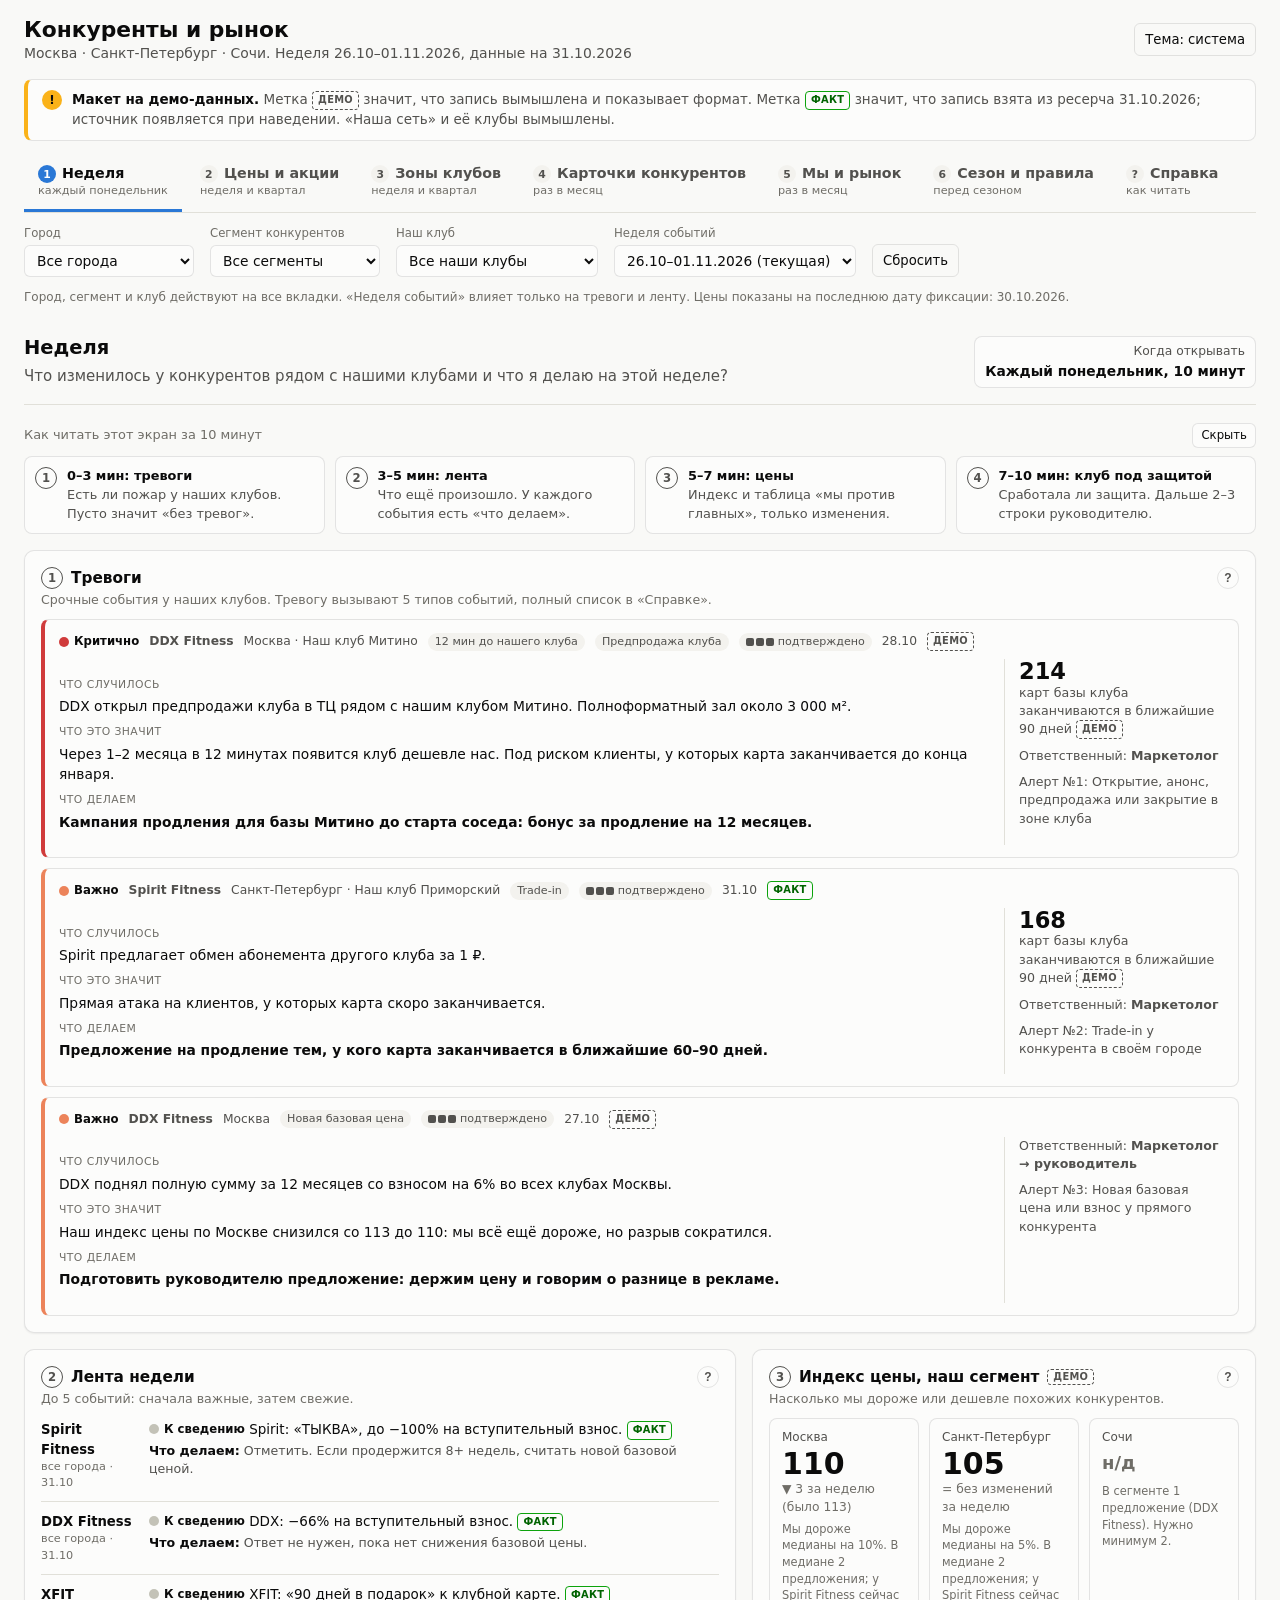
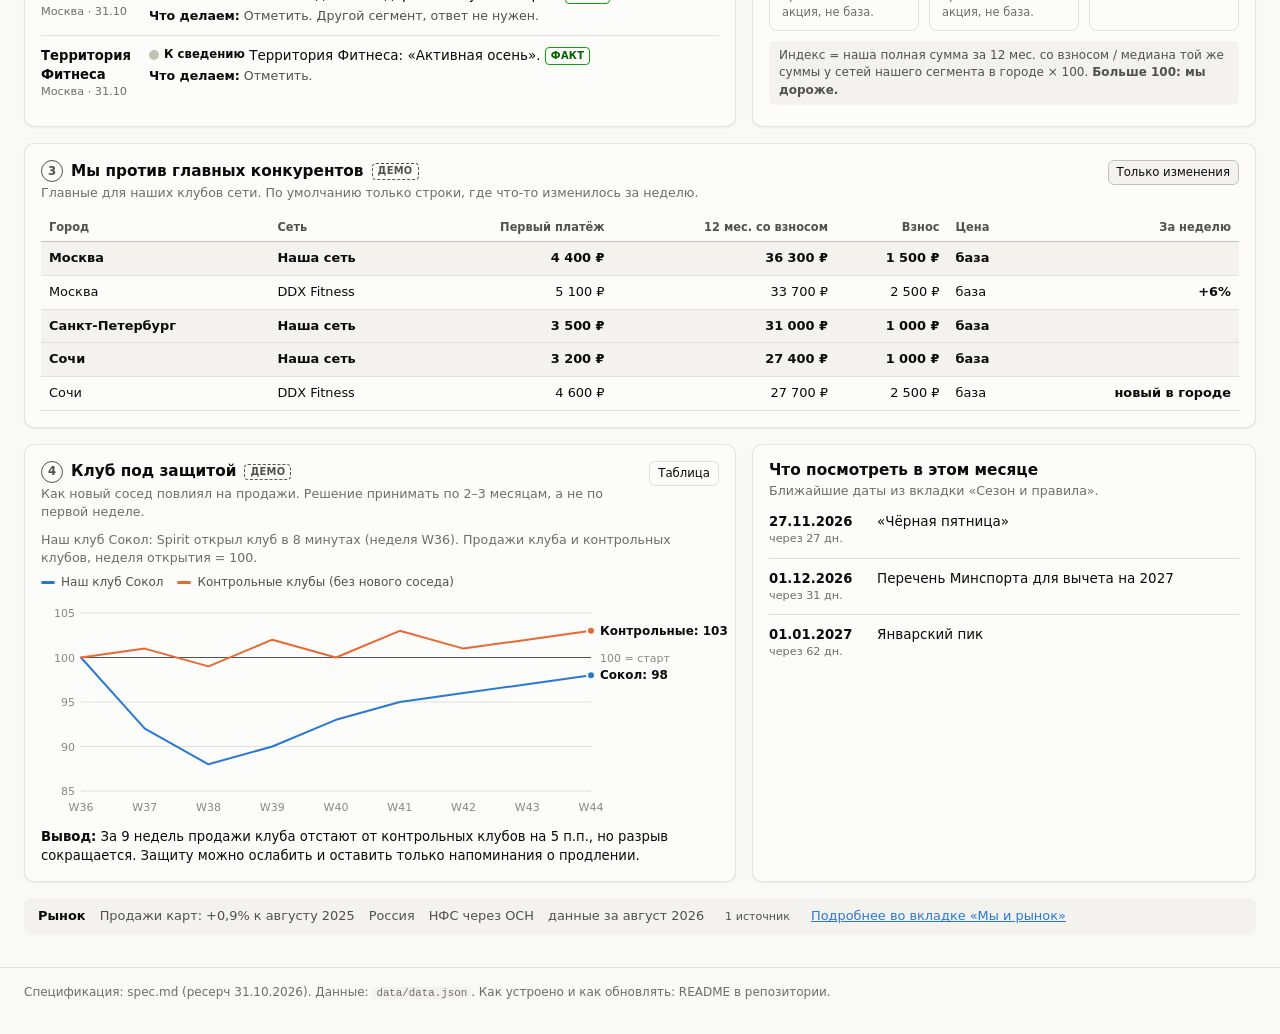
==== index.html @ e5148c12 "Дашборд «Конкуренты и рынок»: макет на демо-данных Шесть вкладок по spec.md (Неделя, Цены и акции, З" ====
<!DOCTYPE html>
<html lang="ru">
<head>
  <meta charset="utf-8">
  <meta name="viewport" content="width=device-width, initial-scale=1">
  <meta name="robots" content="noindex, nofollow">
  <title>Конкуренты и рынок: дашборд маркетолога фитнес-сети</title>
  <link rel="stylesheet" href="assets/styles.css">
</head>
<body>
  <a class="skip" href="#main">К содержанию</a>

  <header class="top">
    <div class="top__title">
      <h1>Конкуренты и рынок</h1>
      <p class="top__sub" id="topSub">Москва · Санкт-Петербург · Сочи</p>
    </div>
    <div class="top__actions">
      <button class="btn btn--ghost" id="themeBtn" type="button" aria-label="Сменить тему">Тема: система</button>
    </div>
  </header>

  <div class="banner" role="note">
    <span class="banner__icon" aria-hidden="true">!</span>
    <p><b>Макет на демо-данных.</b> Метка <span class="badge badge--demo">ДЕМО</span> значит, что запись вымышлена и показывает формат. Метка <span class="badge badge--fact">ФАКТ</span> значит, что запись взята из ресерча 31.10.2026; источник появляется при наведении. «Наша сеть» и её клубы вымышлены.</p>
  </div>

  <nav class="tabs" aria-label="Разделы дашборда">
    <ul id="tabs"></ul>
  </nav>

  <section class="filters" aria-label="Фильтры">
    <label>Город
      <select id="fCity"></select>
    </label>
    <label>Сегмент конкурентов
      <select id="fSegment"></select>
    </label>
    <label>Наш клуб
      <select id="fClub"></select>
    </label>
    <label>Неделя событий
      <select id="fWeek"></select>
    </label>
    <button class="btn btn--ghost" id="fReset" type="button">Сбросить</button>
    <p class="filters__hint" id="filterHint"></p>
  </section>

  <main id="main" tabindex="-1"></main>

  <footer class="foot">
    <p>Спецификация: spec.md (ресерч 31.10.2026). Данные: <code>data/data.json</code>. Как устроено и как обновлять: README в репозитории.</p>
  </footer>

  <div class="tip" id="tip" role="tooltip" hidden></div>
  <script src="assets/app.js"></script>
</body>
</html>
---- assets/styles.css ----
/* Цвета: проверенная палитра dataviz (слоты 1-3 проходят проверку на дальтонизм в обеих темах). */
:root {
  color-scheme: light;
  --page: #f9f9f7;
  --surface: #fcfcfb;
  --surface-2: #f3f2ee;
  --ink: #0b0b0b;
  --ink-2: #52514e;
  --muted: #6f6d67;
  --axis-text: #898781;
  --grid: #e1e0d9;
  --axis: #c3c2b7;
  --border: rgba(11, 11, 11, 0.10);
  --s1: #2a78d6;
  --s2: #eb6834;
  --s3: #1baf7a;
  --other: #b3b1a8;
  --good: #0ca30c;
  --warning: #fab219;
  --serious: #ec835a;
  --critical: #d03b3b;
  --good-text: #006300;
  --bad-text: #b02a2a;
  --focus: #2a78d6;
  --shadow: 0 1px 2px rgba(11, 11, 11, 0.06);
}
@media (prefers-color-scheme: dark) {
  :root:where(:not([data-theme="light"])) {
    color-scheme: dark;
    --page: #0d0d0d;
    --surface: #1a1a19;
    --surface-2: #232321;
    --ink: #f0efec;
    --ink-2: #c3c2b7;
    --muted: #a3a29b;
    --axis-text: #898781;
    --grid: #2c2c2a;
    --axis: #383835;
    --border: rgba(255, 255, 255, 0.10);
    --s1: #3987e5;
    --s2: #d95926;
    --s3: #199e70;
    --other: #5c5b56;
    --good-text: #0ca30c;
    --bad-text: #e66767;
    --focus: #3987e5;
    --shadow: none;
  }
}
:root[data-theme="dark"] {
  color-scheme: dark;
  --page: #0d0d0d;
  --surface: #1a1a19;
  --surface-2: #232321;
  --ink: #f0efec;
  --ink-2: #c3c2b7;
  --muted: #a3a29b;
  --axis-text: #898781;
  --grid: #2c2c2a;
  --axis: #383835;
  --border: rgba(255, 255, 255, 0.10);
  --s1: #3987e5;
  --s2: #d95926;
  --s3: #199e70;
  --other: #5c5b56;
  --good-text: #0ca30c;
  --bad-text: #e66767;
  --focus: #3987e5;
  --shadow: none;
}

* { box-sizing: border-box; }
html { font-size: 15px; }
body {
  margin: 0;
  font-family: system-ui, -apple-system, "Segoe UI", Roboto, sans-serif;
  background: var(--page);
  color: var(--ink);
  line-height: 1.45;
}
a { color: var(--s1); }
code { font-size: 0.9em; background: var(--surface-2); padding: 0 4px; border-radius: 4px; }
h1, h2, h3, h4 { margin: 0; line-height: 1.25; }
p { margin: 0; }
:focus-visible { outline: 2px solid var(--focus); outline-offset: 2px; }
.skip { position: absolute; left: -9999px; }
.skip:focus { left: 12px; top: 12px; background: var(--surface); padding: 8px; z-index: 10; }

/* Шапка */
.top {
  display: flex; justify-content: space-between; align-items: center; gap: 16px;
  padding: 16px 24px 8px; max-width: 1280px; margin: 0 auto;
}
.top h1 { font-size: 1.45rem; font-weight: 650; }
.top__sub { color: var(--ink-2); font-size: 0.93rem; }

.banner {
  max-width: 1232px; width: calc(100% - 48px); margin: 8px auto 0; padding: 10px 14px;
  display: flex; gap: 10px; align-items: flex-start;
  background: var(--surface); border: 1px solid var(--border); border-left: 4px solid var(--warning);
  border-radius: 8px; font-size: 0.9rem; color: var(--ink-2);
}
.banner b { color: var(--ink); }
.banner__icon {
  flex: none; width: 20px; height: 20px; border-radius: 50%; background: var(--warning); color: #0b0b0b;
  display: grid; place-items: center; font-weight: 700; font-size: 0.8rem;
}

/* Вкладки */
.tabs { max-width: 1280px; margin: 12px auto 0; padding: 0 24px; position: sticky; top: 0; z-index: 5; background: var(--page); }
.tabs ul { list-style: none; margin: 0; padding: 0; display: flex; gap: 4px; overflow-x: auto; border-bottom: 1px solid var(--grid); }
.tabs a {
  display: block; padding: 10px 14px 9px; text-decoration: none; color: var(--ink-2);
  border-bottom: 3px solid transparent; white-space: nowrap; font-weight: 550; font-size: 0.95rem;
}
.tabs a small { display: block; font-weight: 400; color: var(--muted); font-size: 0.75rem; }
.tabs a:hover { color: var(--ink); background: var(--surface-2); border-radius: 6px 6px 0 0; }
.tabs a[aria-current="page"] { color: var(--ink); border-bottom-color: var(--s1); }
.tabs .num {
  display: inline-grid; place-items: center; width: 18px; height: 18px; border-radius: 50%;
  background: var(--surface-2); color: var(--ink-2); font-size: 0.72rem; margin-right: 6px;
}
.tabs a[aria-current="page"] .num { background: var(--s1); color: #fff; }

/* Фильтры: один ряд над всем содержимым */
.filters {
  max-width: 1280px; margin: 0 auto; padding: 12px 24px; display: flex; flex-wrap: wrap; gap: 12px 16px; align-items: flex-end;
}
.filters label { display: flex; flex-direction: column; gap: 3px; font-size: 0.78rem; color: var(--muted); }
.filters select {
  font: inherit; font-size: 0.92rem; color: var(--ink); background: var(--surface);
  border: 1px solid var(--border); border-radius: 6px; padding: 6px 8px; min-width: 170px;
}
.filters__hint { flex-basis: 100%; font-size: 0.8rem; color: var(--muted); }

.btn {
  font: inherit; font-size: 0.88rem; cursor: pointer; border-radius: 6px; padding: 6px 10px;
  border: 1px solid var(--border); background: var(--surface); color: var(--ink);
}
.btn:hover { background: var(--surface-2); }
.btn--ghost { background: transparent; }
.btn--small { font-size: 0.78rem; padding: 3px 8px; }
.btn[aria-pressed="true"] { background: var(--surface-2); border-color: var(--axis); }

main { max-width: 1280px; margin: 0 auto; padding: 4px 24px 32px; }

/* Шапка вкладки: на какой вопрос отвечает и когда открывать */
.page-head {
  display: grid; grid-template-columns: 1fr auto; gap: 6px 24px; align-items: start;
  padding: 14px 0 16px; border-bottom: 1px solid var(--grid); margin-bottom: 18px;
}
.page-head h2 { font-size: 1.3rem; font-weight: 650; }
.page-head .q { color: var(--ink-2); grid-column: 1; }
.page-head .when {
  grid-column: 2; grid-row: 1 / span 2; font-size: 0.82rem; color: var(--ink-2); text-align: right;
  background: var(--surface); border: 1px solid var(--border); border-radius: 8px; padding: 6px 10px;
}
.page-head .when b { display: block; color: var(--ink); font-size: 0.92rem; }

/* Сетка блоков */
.grid { display: grid; gap: 16px; grid-template-columns: repeat(12, 1fr); }
.span-12 { grid-column: span 12; }
.span-8 { grid-column: span 8; }
.span-7 { grid-column: span 7; }
.span-6 { grid-column: span 6; }
.span-5 { grid-column: span 5; }
.span-4 { grid-column: span 4; }
@media (max-width: 960px) {
  .span-8, .span-7, .span-6, .span-5, .span-4 { grid-column: span 12; }
  .page-head { grid-template-columns: 1fr; }
  .page-head .when { grid-column: 1; grid-row: auto; text-align: left; }
}

.card {
  background: var(--surface); border: 1px solid var(--border); border-radius: 10px;
  padding: 16px; box-shadow: var(--shadow); min-width: 0;
}
.card__head { display: flex; justify-content: space-between; align-items: flex-start; gap: 12px; margin-bottom: 10px; }
.card__head h3 { font-size: 1.02rem; font-weight: 620; display: flex; align-items: center; gap: 8px; }
.card__why { color: var(--muted); font-size: 0.84rem; margin-top: 2px; }
.card__tools { display: flex; gap: 6px; flex: none; align-items: center; }
.step {
  display: inline-grid; place-items: center; width: 22px; height: 22px; border-radius: 50%;
  border: 1.5px solid var(--ink-2); color: var(--ink-2); font-size: 0.78rem; font-weight: 650; flex: none;
}
.prio { font-size: 0.7rem; font-weight: 650; padding: 1px 6px; border-radius: 4px; border: 1px solid var(--axis); color: var(--ink-2); }

.help {
  width: 22px; height: 22px; border-radius: 50%; border: 1px solid var(--border); background: transparent;
  color: var(--ink-2); cursor: help; font-weight: 650; font-size: 0.8rem; padding: 0;
}

/* Метки */
.badge {
  display: inline-block; font-size: 0.66rem; font-weight: 700; letter-spacing: 0.03em; padding: 1px 5px;
  border-radius: 4px; vertical-align: middle; cursor: default; white-space: nowrap;
}
.badge--demo { border: 1px dashed var(--ink-2); color: var(--ink-2); }
.badge--fact { border: 1px solid var(--good); color: var(--good-text); }
.pill {
  display: inline-flex; align-items: center; gap: 4px; font-size: 0.74rem; padding: 1px 7px; border-radius: 999px;
  background: var(--surface-2); color: var(--ink-2); white-space: nowrap;
}
.sig { display: inline-flex; gap: 2px; vertical-align: middle; }
.sig i { width: 8px; height: 8px; border-radius: 2px; background: var(--grid); display: inline-block; }
.sig i.on { background: var(--ink-2); }

/* Статусы: всегда иконка + слово */
.lvl { display: inline-flex; align-items: center; gap: 5px; font-size: 0.78rem; font-weight: 650; color: var(--ink); }
.lvl::before { content: ""; width: 10px; height: 10px; border-radius: 50%; display: inline-block; }
.lvl--critical::before { background: var(--critical); }
.lvl--serious::before { background: var(--serious); }
.lvl--info::before { background: var(--axis); }

/* Тревоги */
.alerts { display: grid; gap: 10px; }
.alert {
  border: 1px solid var(--border); border-left: 4px solid var(--critical); border-radius: 8px;
  padding: 12px 14px; display: grid; grid-template-columns: 1fr 220px; gap: 8px 18px; background: var(--surface);
}
.alert--serious { border-left-color: var(--serious); }
.alert__meta { display: flex; flex-wrap: wrap; gap: 6px 10px; align-items: center; font-size: 0.82rem; color: var(--ink-2); grid-column: 1 / -1; }
.alert__body { display: grid; gap: 4px; font-size: 0.92rem; }
.alert__body dt { font-size: 0.72rem; color: var(--muted); text-transform: uppercase; letter-spacing: 0.04em; margin-top: 4px; }
.alert__body dd { margin: 0; }
.alert__side { border-left: 1px solid var(--grid); padding-left: 14px; font-size: 0.84rem; color: var(--ink-2); display: grid; gap: 8px; align-content: start; }
.alert__side .big { font-size: 1.5rem; font-weight: 650; color: var(--ink); display: block; line-height: 1.1; }
@media (max-width: 720px) { .alert { grid-template-columns: 1fr; } .alert__side { border-left: 0; padding-left: 0; border-top: 1px solid var(--grid); padding-top: 8px; } }

.empty {
  border: 1px dashed var(--axis); border-radius: 8px; padding: 14px; color: var(--ink-2); font-size: 0.92rem; background: var(--surface);
}
.empty b { color: var(--ink); }

/* Лента */
.feed { list-style: none; margin: 0; padding: 0; }
.feed li { display: grid; grid-template-columns: 96px 1fr; gap: 4px 12px; padding: 10px 0; border-top: 1px solid var(--grid); }
.feed li:first-child { border-top: 0; padding-top: 2px; }
.feed .who { font-weight: 620; font-size: 0.88rem; }
.feed .who small { display: block; font-weight: 400; color: var(--muted); font-size: 0.75rem; }
.feed .txt { font-size: 0.9rem; }
.feed .act { font-size: 0.84rem; color: var(--ink-2); margin-top: 2px; }
.feed .act b { color: var(--ink); font-weight: 600; }
.more { margin-top: 8px; font-size: 0.84rem; color: var(--ink-2); }

/* Плитки */
.tiles { display: grid; grid-template-columns: repeat(auto-fit, minmax(150px, 1fr)); gap: 10px; }
.tile { border: 1px solid var(--border); border-radius: 8px; padding: 10px 12px; background: var(--surface); }
.tile__label { font-size: 0.8rem; color: var(--ink-2); }
.tile__value { font-size: 2rem; font-weight: 650; line-height: 1.15; }
.tile__value.na { font-size: 1.2rem; color: var(--muted); font-weight: 600; padding: 6px 0; }
.tile__delta { font-size: 0.82rem; }
.tile__note { font-size: 0.76rem; color: var(--muted); margin-top: 4px; }
.up-bad { color: var(--bad-text); }
.down-good { color: var(--good-text); }
.flat { color: var(--muted); }

.formula { font-size: 0.8rem; color: var(--ink-2); background: var(--surface-2); border-radius: 6px; padding: 6px 10px; margin-top: 10px; }

/* Таблицы */
.tbl-wrap { overflow-x: auto; }
table { border-collapse: collapse; width: 100%; font-size: 0.86rem; }
th { text-align: left; font-weight: 600; color: var(--ink-2); font-size: 0.76rem; padding: 6px 8px; border-bottom: 1px solid var(--axis); white-space: nowrap; }
td { padding: 7px 8px; border-bottom: 1px solid var(--grid); vertical-align: top; }
td.num, th.num { text-align: right; font-variant-numeric: tabular-nums; white-space: nowrap; }
tr.own td { background: var(--surface-2); font-weight: 600; }
tr.nodata td { color: var(--muted); }
.changed { font-weight: 650; }

/* Графики */
.chart { width: 100%; }
.chart svg { display: block; width: 100%; height: auto; overflow: visible; }
.chart text { font-family: inherit; }
.ax { fill: var(--axis-text); font-size: 11px; font-variant-numeric: tabular-nums; }
.lbl { fill: var(--ink-2); font-size: 12px; }
.lbl-strong { fill: var(--ink); font-size: 12px; font-weight: 600; }
.gridline { stroke: var(--grid); stroke-width: 1; }
.baseline { stroke: var(--axis); stroke-width: 1; }
.refline { stroke: var(--ink-2); stroke-width: 1; }
.hit { fill: transparent; cursor: crosshair; }
.hit:hover, .hit:focus { fill: var(--ink); fill-opacity: 0.04; }
.legend { display: flex; flex-wrap: wrap; gap: 4px 14px; font-size: 0.8rem; color: var(--ink-2); margin: 2px 0 8px; }
.legend span { display: inline-flex; align-items: center; gap: 6px; }
.legend i { width: 14px; height: 3px; border-radius: 2px; display: inline-block; }
.legend i.dot { width: 9px; height: 9px; border-radius: 50%; }
.legend i.ring { width: 9px; height: 9px; border-radius: 50%; border: 2px solid var(--ink-2); background: transparent; }
.legend i.box { width: 10px; height: 10px; border-radius: 2px; }

/* Подсказка */
.tip {
  position: fixed; z-index: 20; max-width: 300px; pointer-events: none;
  background: var(--surface); color: var(--ink); border: 1px solid var(--border); border-radius: 8px;
  padding: 8px 10px; font-size: 0.82rem; box-shadow: 0 4px 16px rgba(0, 0, 0, 0.16);
}
.tip b { font-weight: 650; }

/* Строка рынка */
.marketline {
  display: flex; flex-wrap: wrap; gap: 6px 14px; align-items: center; font-size: 0.86rem; color: var(--ink-2);
  background: var(--surface-2); border-radius: 8px; padding: 9px 14px;
}
.marketline b { color: var(--ink); font-weight: 600; }

/* Как читать */
.howto { display: grid; grid-template-columns: repeat(auto-fit, minmax(190px, 1fr)); gap: 10px; margin-bottom: 16px; }
.howto div { display: flex; gap: 10px; align-items: flex-start; font-size: 0.86rem; color: var(--ink-2); background: var(--surface); border: 1px solid var(--border); border-radius: 8px; padding: 10px; }
.howto b { color: var(--ink); display: block; }
.howto-bar { display: flex; justify-content: space-between; align-items: center; margin-bottom: 8px; font-size: 0.86rem; color: var(--muted); }

/* Карточки конкурентов */
.chains { display: grid; grid-template-columns: repeat(auto-fill, minmax(340px, 1fr)); gap: 14px; }
.chain h3 { font-size: 1.08rem; }
.chain dl { margin: 8px 0 0; display: grid; grid-template-columns: 112px 1fr; gap: 6px 10px; font-size: 0.86rem; }
.chain dt { color: var(--muted); font-size: 0.78rem; }
.chain dd { margin: 0; }
.geo { display: flex; gap: 6px; flex-wrap: wrap; }
.geo span { font-size: 0.76rem; border-radius: 4px; padding: 1px 6px; border: 1px solid var(--border); }
.geo span.yes { border-color: var(--ink-2); color: var(--ink); }
.geo span.no { color: var(--muted); border-style: dashed; }
.src { font-size: 0.78rem; color: var(--muted); margin-top: 10px; }
.src a { color: var(--ink-2); }
.timeline { list-style: none; padding: 0; margin: 0; font-size: 0.84rem; }
.timeline li { padding: 3px 0; }
.timeline time { color: var(--muted); font-variant-numeric: tabular-nums; margin-right: 6px; }

/* Сезон */
.months { display: grid; grid-template-columns: repeat(12, 1fr); gap: 4px; }
@media (max-width: 960px) { .months { grid-template-columns: repeat(6, 1fr); } }
.month { border-radius: 6px; padding: 8px 6px 7px; font-size: 0.74rem; background: var(--surface-2); color: var(--ink-2); min-height: 70px; position: relative; border-top: 4px solid var(--grid); cursor: default; }
.month b { display: block; color: var(--ink); font-size: 0.82rem; margin-bottom: 2px; }
.month--peak { border-top-color: var(--s2); }
.month--retain { border-top-color: var(--s1); }
.month--prep { border-top-color: var(--s3); }
.month--now { outline: 2px solid var(--ink); outline-offset: 1px; }
.month .now { position: absolute; right: 5px; top: 5px; font-size: 0.64rem; font-weight: 700; color: var(--ink); }

/* Справка */
.prose { font-size: 0.93rem; color: var(--ink); max-width: 860px; }
.prose p + p { margin-top: 8px; }
.prose ol, .prose ul { margin: 6px 0 0; padding-left: 20px; }
.prose li { margin: 4px 0; }
.kv { display: grid; grid-template-columns: 200px 1fr; gap: 8px 16px; font-size: 0.9rem; }
.kv dt { font-weight: 600; }
.kv dd { margin: 0; color: var(--ink-2); }
@media (max-width: 720px) { .kv { grid-template-columns: 1fr; } .chain dl { grid-template-columns: 1fr; } }

.foot { max-width: 1280px; margin: 0 auto; padding: 16px 24px 32px; font-size: 0.8rem; color: var(--muted); border-top: 1px solid var(--grid); }

@media (max-width: 600px) {
  .top, .tabs, .filters, main, .foot { padding-left: 14px; padding-right: 14px; }
  .banner { width: calc(100% - 28px); }
}
@media (forced-colors: active) {
  .lvl::before, .legend i, .month { forced-color-adjust: none; }
}
@media print {
  .tabs, .filters, .banner, #themeBtn { display: none; }
  body { background: #fff; }
}
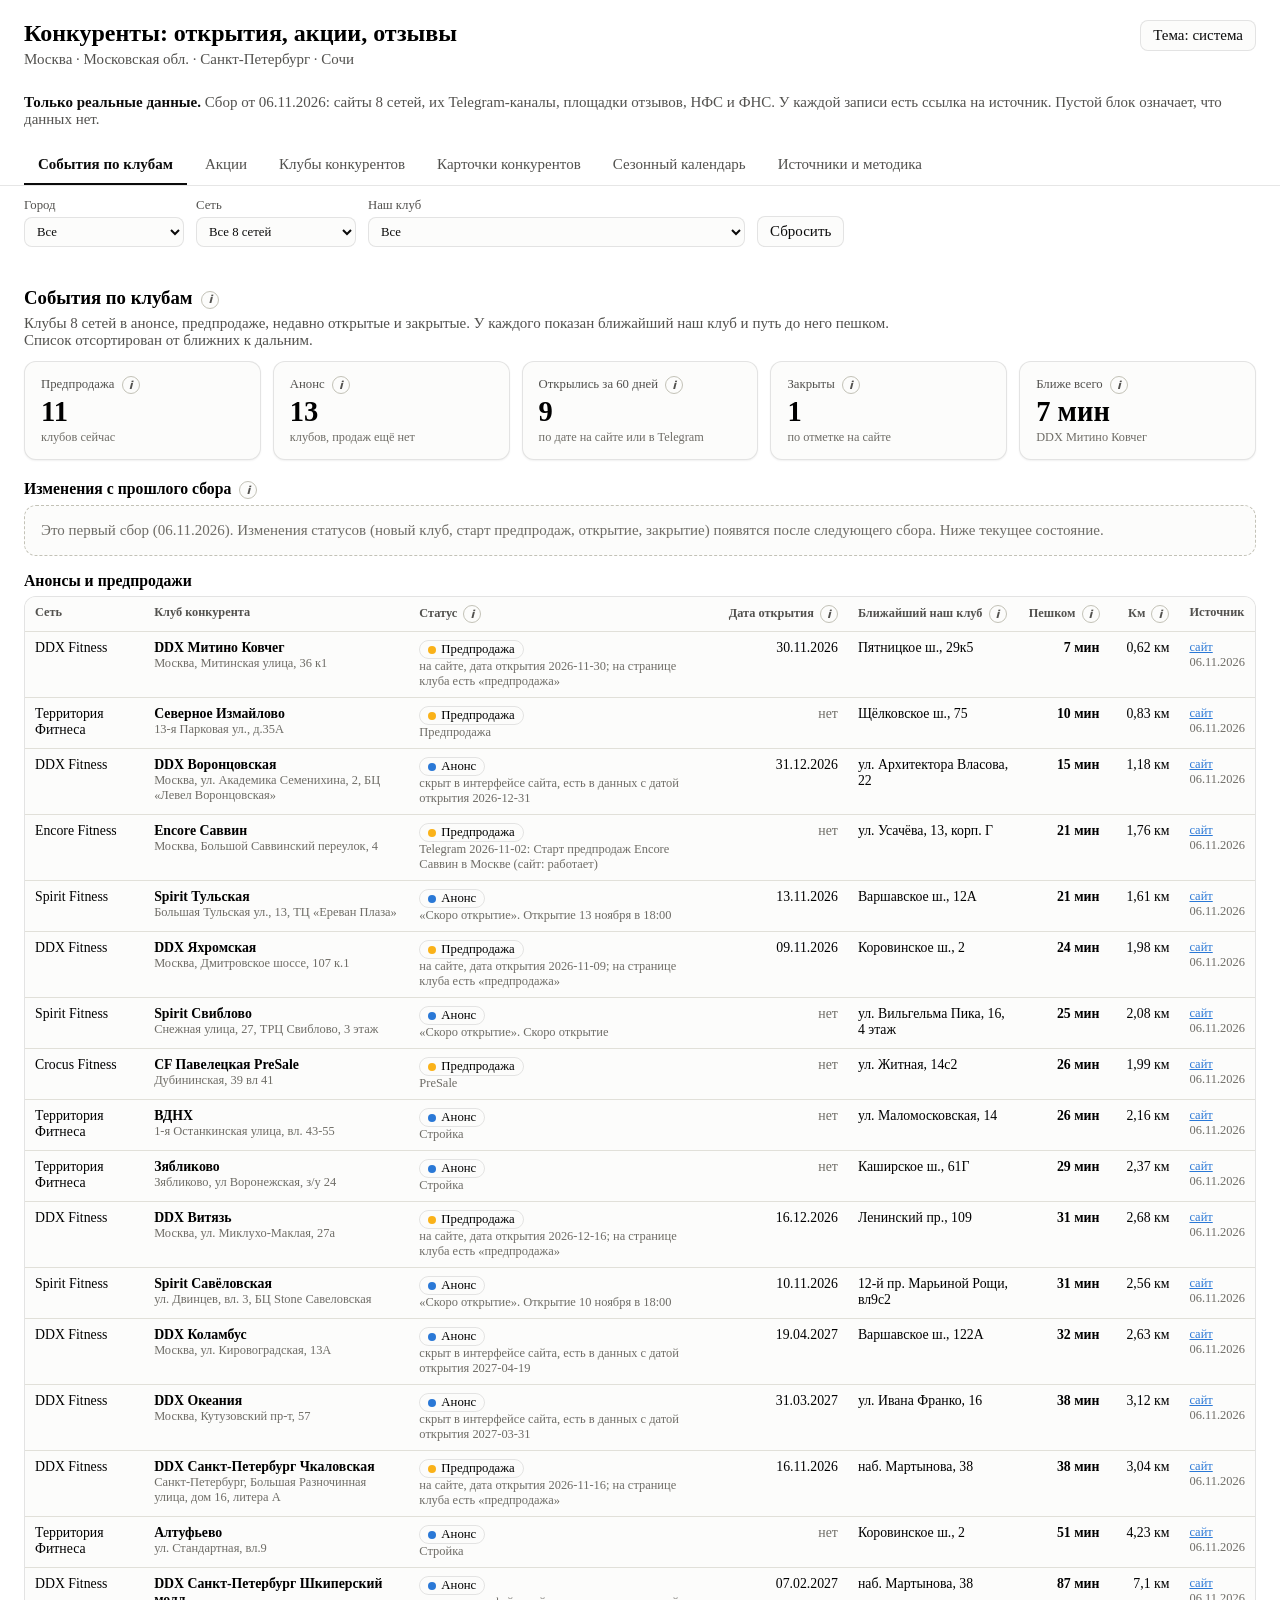
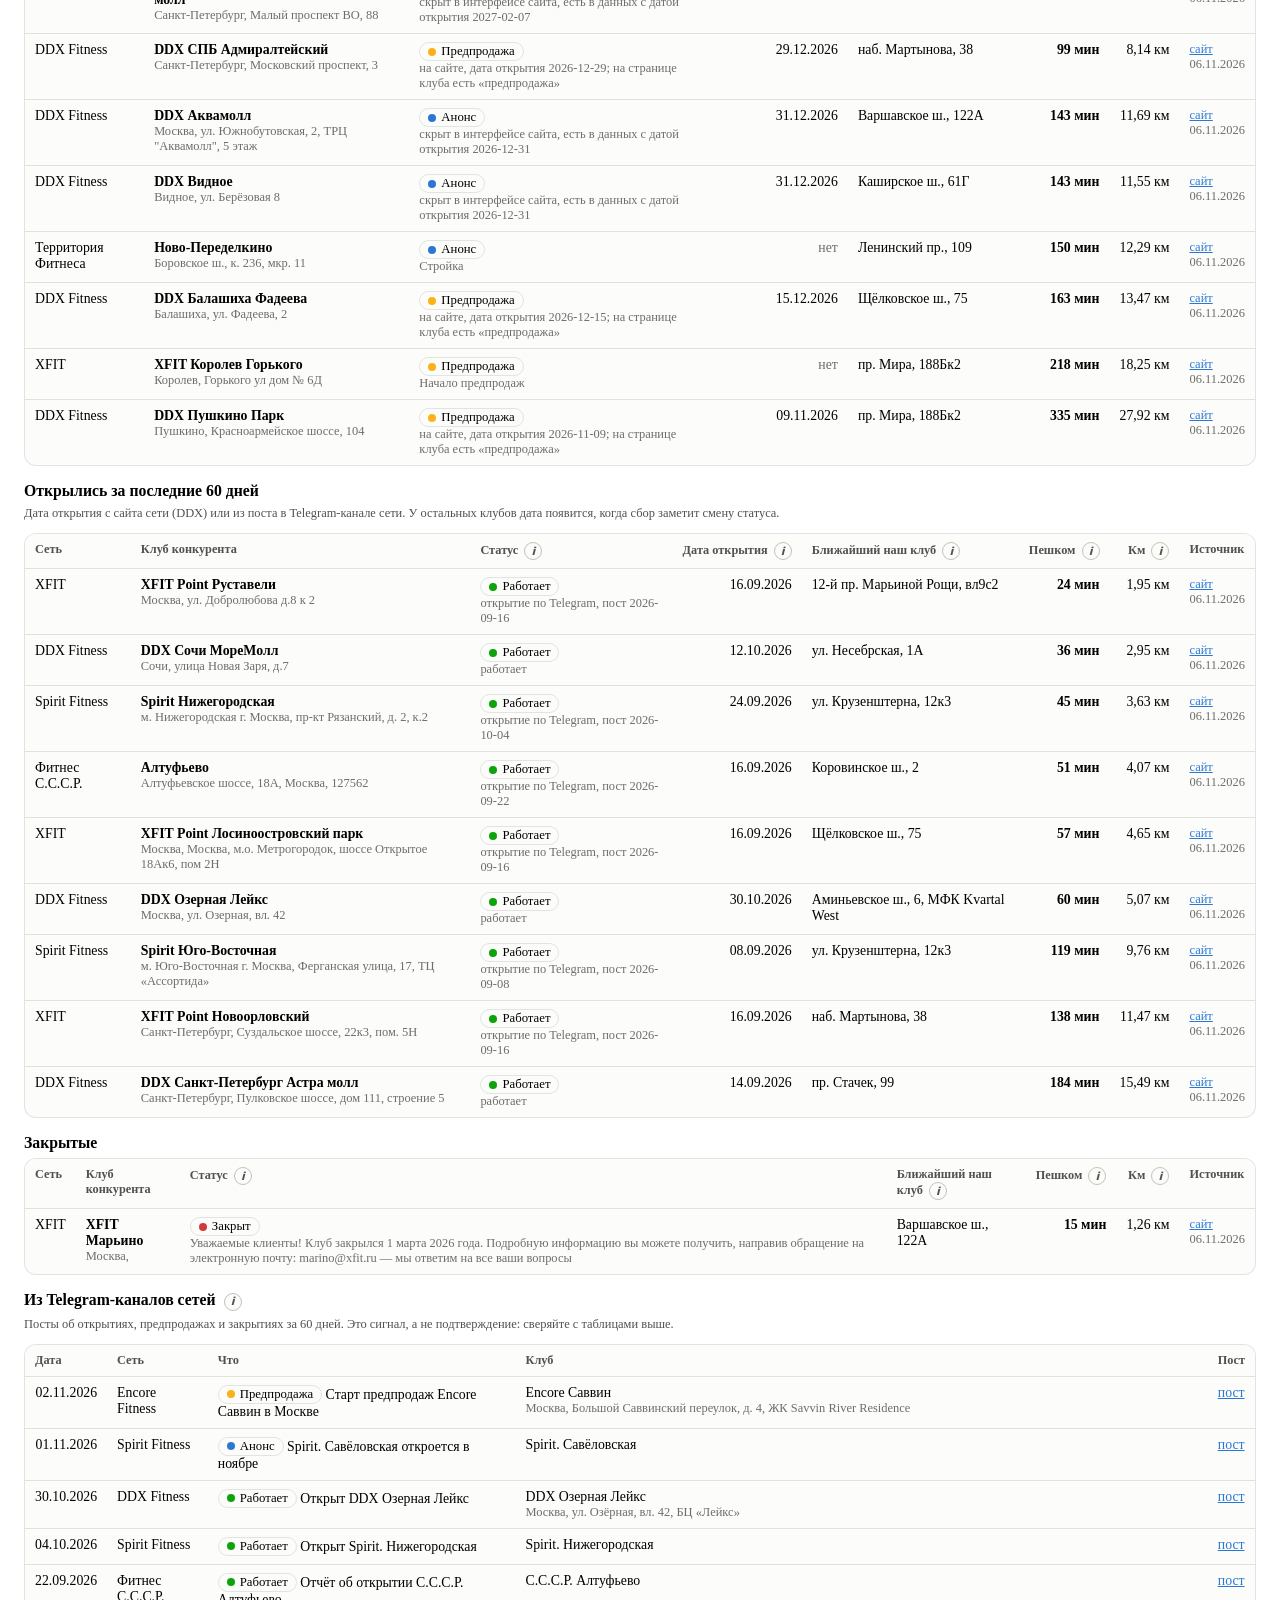
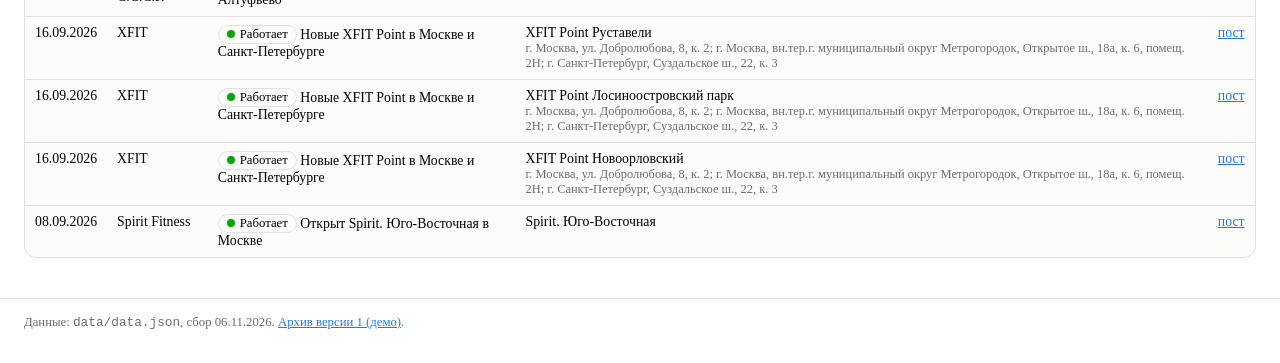
==== commit e2dd6775: "Версия 2: дашборд на реальных данных; версия 1 (демо) перенесена в v1/ Открытия и статусы клубов 8 с" ====
--- a/index.html
+++ b/index.html
@@ -4,55 +4,28 @@
   <meta charset="utf-8">
   <meta name="viewport" content="width=device-width, initial-scale=1">
   <meta name="robots" content="noindex, nofollow">
-  <title>Конкуренты и рынок: дашборд маркетолога фитнес-сети</title>
+  <title>Конкуренты: открытия, акции, отзывы</title>
   <link rel="stylesheet" href="assets/styles.css">
 </head>
 <body>
   <a class="skip" href="#main">К содержанию</a>
-
   <header class="top">
-    <div class="top__title">
-      <h1>Конкуренты и рынок</h1>
-      <p class="top__sub" id="topSub">Москва · Санкт-Петербург · Сочи</p>
+    <div>
+      <h1>Конкуренты: открытия, акции, отзывы</h1>
+      <p class="top__sub" id="topSub">Москва · Московская обл. · Санкт-Петербург · Сочи</p>
     </div>
-    <div class="top__actions">
-      <button class="btn btn--ghost" id="themeBtn" type="button" aria-label="Сменить тему">Тема: система</button>
-    </div>
+    <button class="btn" id="themeBtn" type="button">Тема: система</button>
   </header>
-
-  <div class="banner" role="note">
-    <span class="banner__icon" aria-hidden="true">!</span>
-    <p><b>Макет на демо-данных.</b> Метка <span class="badge badge--demo">ДЕМО</span> значит, что запись вымышлена и показывает формат. Метка <span class="badge badge--fact">ФАКТ</span> значит, что запись взята из ресерча 31.10.2026; источник появляется при наведении. «Наша сеть» и её клубы вымышлены.</p>
-  </div>
-
-  <nav class="tabs" aria-label="Разделы дашборда">
-    <ul id="tabs"></ul>
-  </nav>
-
+  <p class="note" id="note"></p>
+  <nav class="tabs" aria-label="Разделы"><ul id="tabs"></ul></nav>
   <section class="filters" aria-label="Фильтры">
-    <label>Город
-      <select id="fCity"></select>
-    </label>
-    <label>Сегмент конкурентов
-      <select id="fSegment"></select>
-    </label>
-    <label>Наш клуб
-      <select id="fClub"></select>
-    </label>
-    <label>Неделя событий
-      <select id="fWeek"></select>
-    </label>
-    <button class="btn btn--ghost" id="fReset" type="button">Сбросить</button>
-    <p class="filters__hint" id="filterHint"></p>
+    <label>Город <select id="fCity"></select></label>
+    <label>Сеть <select id="fChain"></select></label>
+    <label>Наш клуб <select id="fOur"></select></label>
+    <button class="btn" id="fReset" type="button">Сбросить</button>
   </section>
-
   <main id="main" tabindex="-1"></main>
-
-  <footer class="foot">
-    <p>Спецификация: spec.md (ресерч 31.10.2026). Данные: <code>data/data.json</code>. Как устроено и как обновлять: README в репозитории.</p>
-  </footer>
-
-  <div class="tip" id="tip" role="tooltip" hidden></div>
+  <footer class="foot" id="foot"></footer>
   <script src="assets/app.js"></script>
 </body>
 </html>
--- a/assets/styles.css
+++ b/assets/styles.css
@@ -73,287 +73,69 @@
 html { font-size: 15px; }
 body {
   margin: 0;
-  font-family: system-ui, -apple-system, "Segoe UI", Roboto, sans-serif;
-  background: var(--page);
-  color: var(--ink);
-  line-height: 1.45;
-}
+* { box-sizing: border-box; }
+html { font-size: 15px; }
+body { margin: 0; font-family: system-ui, -apple-system, "Segoe UI", Roboto, sans-serif; background: var(--page); color: var(--ink); line-height: 1.45; }
 a { color: var(--s1); }
-code { font-size: 0.9em; background: var(--surface-2); padding: 0 4px; border-radius: 4px; }
-h1, h2, h3, h4 { margin: 0; line-height: 1.25; }
-p { margin: 0; }
-:focus-visible { outline: 2px solid var(--focus); outline-offset: 2px; }
-.skip { position: absolute; left: -9999px; }
-.skip:focus { left: 12px; top: 12px; background: var(--surface); padding: 8px; z-index: 10; }
-
-/* Шапка */
-.top {
-  display: flex; justify-content: space-between; align-items: center; gap: 16px;
-  padding: 16px 24px 8px; max-width: 1280px; margin: 0 auto;
-}
-.top h1 { font-size: 1.45rem; font-weight: 650; }
-.top__sub { color: var(--ink-2); font-size: 0.93rem; }
-
-.banner {
-  max-width: 1232px; width: calc(100% - 48px); margin: 8px auto 0; padding: 10px 14px;
-  display: flex; gap: 10px; align-items: flex-start;
-  background: var(--surface); border: 1px solid var(--border); border-left: 4px solid var(--warning);
-  border-radius: 8px; font-size: 0.9rem; color: var(--ink-2);
-}
-.banner b { color: var(--ink); }
-.banner__icon {
-  flex: none; width: 20px; height: 20px; border-radius: 50%; background: var(--warning); color: #0b0b0b;
-  display: grid; place-items: center; font-weight: 700; font-size: 0.8rem;
-}
-
-/* Вкладки */
-.tabs { max-width: 1280px; margin: 12px auto 0; padding: 0 24px; position: sticky; top: 0; z-index: 5; background: var(--page); }
-.tabs ul { list-style: none; margin: 0; padding: 0; display: flex; gap: 4px; overflow-x: auto; border-bottom: 1px solid var(--grid); }
-.tabs a {
-  display: block; padding: 10px 14px 9px; text-decoration: none; color: var(--ink-2);
-  border-bottom: 3px solid transparent; white-space: nowrap; font-weight: 550; font-size: 0.95rem;
-}
-.tabs a small { display: block; font-weight: 400; color: var(--muted); font-size: 0.75rem; }
-.tabs a:hover { color: var(--ink); background: var(--surface-2); border-radius: 6px 6px 0 0; }
-.tabs a[aria-current="page"] { color: var(--ink); border-bottom-color: var(--s1); }
-.tabs .num {
-  display: inline-grid; place-items: center; width: 18px; height: 18px; border-radius: 50%;
-  background: var(--surface-2); color: var(--ink-2); font-size: 0.72rem; margin-right: 6px;
-}
-.tabs a[aria-current="page"] .num { background: var(--s1); color: #fff; }
-
-/* Фильтры: один ряд над всем содержимым */
-.filters {
-  max-width: 1280px; margin: 0 auto; padding: 12px 24px; display: flex; flex-wrap: wrap; gap: 12px 16px; align-items: flex-end;
-}
-.filters label { display: flex; flex-direction: column; gap: 3px; font-size: 0.78rem; color: var(--muted); }
-.filters select {
-  font: inherit; font-size: 0.92rem; color: var(--ink); background: var(--surface);
-  border: 1px solid var(--border); border-radius: 6px; padding: 6px 8px; min-width: 170px;
-}
-.filters__hint { flex-basis: 100%; font-size: 0.8rem; color: var(--muted); }
-
-.btn {
-  font: inherit; font-size: 0.88rem; cursor: pointer; border-radius: 6px; padding: 6px 10px;
-  border: 1px solid var(--border); background: var(--surface); color: var(--ink);
-}
-.btn:hover { background: var(--surface-2); }
-.btn--ghost { background: transparent; }
-.btn--small { font-size: 0.78rem; padding: 3px 8px; }
-.btn[aria-pressed="true"] { background: var(--surface-2); border-color: var(--axis); }
-
-main { max-width: 1280px; margin: 0 auto; padding: 4px 24px 32px; }
-
-/* Шапка вкладки: на какой вопрос отвечает и когда открывать */
-.page-head {
-  display: grid; grid-template-columns: 1fr auto; gap: 6px 24px; align-items: start;
-  padding: 14px 0 16px; border-bottom: 1px solid var(--grid); margin-bottom: 18px;
-}
-.page-head h2 { font-size: 1.3rem; font-weight: 650; }
-.page-head .q { color: var(--ink-2); grid-column: 1; }
-.page-head .when {
-  grid-column: 2; grid-row: 1 / span 2; font-size: 0.82rem; color: var(--ink-2); text-align: right;
-  background: var(--surface); border: 1px solid var(--border); border-radius: 8px; padding: 6px 10px;
-}
-.page-head .when b { display: block; color: var(--ink); font-size: 0.92rem; }
-
-/* Сетка блоков */
-.grid { display: grid; gap: 16px; grid-template-columns: repeat(12, 1fr); }
-.span-12 { grid-column: span 12; }
-.span-8 { grid-column: span 8; }
-.span-7 { grid-column: span 7; }
-.span-6 { grid-column: span 6; }
-.span-5 { grid-column: span 5; }
-.span-4 { grid-column: span 4; }
-@media (max-width: 960px) {
-  .span-8, .span-7, .span-6, .span-5, .span-4 { grid-column: span 12; }
-  .page-head { grid-template-columns: 1fr; }
-  .page-head .when { grid-column: 1; grid-row: auto; text-align: left; }
-}
-
-.card {
-  background: var(--surface); border: 1px solid var(--border); border-radius: 10px;
-  padding: 16px; box-shadow: var(--shadow); min-width: 0;
-}
-.card__head { display: flex; justify-content: space-between; align-items: flex-start; gap: 12px; margin-bottom: 10px; }
-.card__head h3 { font-size: 1.02rem; font-weight: 620; display: flex; align-items: center; gap: 8px; }
-.card__why { color: var(--muted); font-size: 0.84rem; margin-top: 2px; }
-.card__tools { display: flex; gap: 6px; flex: none; align-items: center; }
-.step {
-  display: inline-grid; place-items: center; width: 22px; height: 22px; border-radius: 50%;
-  border: 1.5px solid var(--ink-2); color: var(--ink-2); font-size: 0.78rem; font-weight: 650; flex: none;
-}
-.prio { font-size: 0.7rem; font-weight: 650; padding: 1px 6px; border-radius: 4px; border: 1px solid var(--axis); color: var(--ink-2); }
-
-.help {
-  width: 22px; height: 22px; border-radius: 50%; border: 1px solid var(--border); background: transparent;
-  color: var(--ink-2); cursor: help; font-weight: 650; font-size: 0.8rem; padding: 0;
-}
-
-/* Метки */
-.badge {
-  display: inline-block; font-size: 0.66rem; font-weight: 700; letter-spacing: 0.03em; padding: 1px 5px;
-  border-radius: 4px; vertical-align: middle; cursor: default; white-space: nowrap;
-}
-.badge--demo { border: 1px dashed var(--ink-2); color: var(--ink-2); }
-.badge--fact { border: 1px solid var(--good); color: var(--good-text); }
-.pill {
-  display: inline-flex; align-items: center; gap: 4px; font-size: 0.74rem; padding: 1px 7px; border-radius: 999px;
-  background: var(--surface-2); color: var(--ink-2); white-space: nowrap;
-}
-.sig { display: inline-flex; gap: 2px; vertical-align: middle; }
-.sig i { width: 8px; height: 8px; border-radius: 2px; background: var(--grid); display: inline-block; }
-.sig i.on { background: var(--ink-2); }
-
-/* Статусы: всегда иконка + слово */
-.lvl { display: inline-flex; align-items: center; gap: 5px; font-size: 0.78rem; font-weight: 650; color: var(--ink); }
-.lvl::before { content: ""; width: 10px; height: 10px; border-radius: 50%; display: inline-block; }
-.lvl--critical::before { background: var(--critical); }
-.lvl--serious::before { background: var(--serious); }
-.lvl--info::before { background: var(--axis); }
-
-/* Тревоги */
-.alerts { display: grid; gap: 10px; }
-.alert {
-  border: 1px solid var(--border); border-left: 4px solid var(--critical); border-radius: 8px;
-  padding: 12px 14px; display: grid; grid-template-columns: 1fr 220px; gap: 8px 18px; background: var(--surface);
-}
-.alert--serious { border-left-color: var(--serious); }
-.alert__meta { display: flex; flex-wrap: wrap; gap: 6px 10px; align-items: center; font-size: 0.82rem; color: var(--ink-2); grid-column: 1 / -1; }
-.alert__body { display: grid; gap: 4px; font-size: 0.92rem; }
-.alert__body dt { font-size: 0.72rem; color: var(--muted); text-transform: uppercase; letter-spacing: 0.04em; margin-top: 4px; }
-.alert__body dd { margin: 0; }
-.alert__side { border-left: 1px solid var(--grid); padding-left: 14px; font-size: 0.84rem; color: var(--ink-2); display: grid; gap: 8px; align-content: start; }
-.alert__side .big { font-size: 1.5rem; font-weight: 650; color: var(--ink); display: block; line-height: 1.1; }
-@media (max-width: 720px) { .alert { grid-template-columns: 1fr; } .alert__side { border-left: 0; padding-left: 0; border-top: 1px solid var(--grid); padding-top: 8px; } }
-
-.empty {
-  border: 1px dashed var(--axis); border-radius: 8px; padding: 14px; color: var(--ink-2); font-size: 0.92rem; background: var(--surface);
-}
-.empty b { color: var(--ink); }
-
-/* Лента */
-.feed { list-style: none; margin: 0; padding: 0; }
-.feed li { display: grid; grid-template-columns: 96px 1fr; gap: 4px 12px; padding: 10px 0; border-top: 1px solid var(--grid); }
-.feed li:first-child { border-top: 0; padding-top: 2px; }
-.feed .who { font-weight: 620; font-size: 0.88rem; }
-.feed .who small { display: block; font-weight: 400; color: var(--muted); font-size: 0.75rem; }
-.feed .txt { font-size: 0.9rem; }
-.feed .act { font-size: 0.84rem; color: var(--ink-2); margin-top: 2px; }
-.feed .act b { color: var(--ink); font-weight: 600; }
-.more { margin-top: 8px; font-size: 0.84rem; color: var(--ink-2); }
-
-/* Плитки */
-.tiles { display: grid; grid-template-columns: repeat(auto-fit, minmax(150px, 1fr)); gap: 10px; }
-.tile { border: 1px solid var(--border); border-radius: 8px; padding: 10px 12px; background: var(--surface); }
-.tile__label { font-size: 0.8rem; color: var(--ink-2); }
-.tile__value { font-size: 2rem; font-weight: 650; line-height: 1.15; }
-.tile__value.na { font-size: 1.2rem; color: var(--muted); font-weight: 600; padding: 6px 0; }
-.tile__delta { font-size: 0.82rem; }
-.tile__note { font-size: 0.76rem; color: var(--muted); margin-top: 4px; }
-.up-bad { color: var(--bad-text); }
-.down-good { color: var(--good-text); }
-.flat { color: var(--muted); }
-
-.formula { font-size: 0.8rem; color: var(--ink-2); background: var(--surface-2); border-radius: 6px; padding: 6px 10px; margin-top: 10px; }
-
-/* Таблицы */
-.tbl-wrap { overflow-x: auto; }
-table { border-collapse: collapse; width: 100%; font-size: 0.86rem; }
-th { text-align: left; font-weight: 600; color: var(--ink-2); font-size: 0.76rem; padding: 6px 8px; border-bottom: 1px solid var(--axis); white-space: nowrap; }
-td { padding: 7px 8px; border-bottom: 1px solid var(--grid); vertical-align: top; }
+.skip { position: absolute; left: -999px; } .skip:focus { left: 8px; top: 8px; background: var(--surface); padding: 6px 10px; z-index: 9; }
+.top { display: flex; justify-content: space-between; align-items: flex-start; gap: 16px; padding: 20px 24px 8px; max-width: 1280px; margin: 0 auto; }
+.top h1 { margin: 0; font-size: 1.6rem; }
+.top__sub { margin: 4px 0 0; color: var(--ink-2); }
+.btn { font: inherit; border: 1px solid var(--border); background: var(--surface); color: var(--ink); border-radius: 8px; padding: 6px 12px; cursor: pointer; }
+.btn:focus-visible, select:focus-visible, a:focus-visible, input:focus-visible { outline: 2px solid var(--focus); outline-offset: 2px; }
+.note { max-width: 1280px; margin: 8px auto; padding: 10px 24px; color: var(--ink-2); }
+.note b { color: var(--ink); }
+.tabs { max-width: 1280px; margin: 0 auto; padding: 0 24px; border-bottom: 1px solid var(--border); }
+.tabs ul { list-style: none; display: flex; flex-wrap: wrap; gap: 4px; margin: 0; padding: 0; }
+.tabs a { display: block; padding: 10px 14px; text-decoration: none; color: var(--ink-2); border-bottom: 2px solid transparent; }
+.tabs a[aria-current="page"] { color: var(--ink); border-bottom-color: var(--ink); font-weight: 600; }
+.filters { max-width: 1280px; margin: 0 auto; padding: 12px 24px; display: flex; flex-wrap: wrap; gap: 12px; align-items: end; }
+.filters label { display: flex; flex-direction: column; font-size: .85rem; color: var(--ink-2); gap: 4px; }
+select, input[type=search] { font: inherit; padding: 6px 8px; border-radius: 8px; border: 1px solid var(--border); background: var(--surface); color: var(--ink); min-width: 160px; }
+main { max-width: 1280px; margin: 0 auto; padding: 8px 24px 40px; }
+h2 { font-size: 1.25rem; margin: 20px 0 6px; }
+h3 { font-size: 1.05rem; margin: 16px 0 6px; }
+.lead { color: var(--ink-2); margin: 0 0 12px; max-width: 900px; }
+.tiles { display: grid; grid-template-columns: repeat(auto-fit, minmax(190px, 1fr)); gap: 12px; margin: 12px 0 20px; }
+.tile { background: var(--surface); border: 1px solid var(--border); border-radius: 12px; padding: 14px 16px; box-shadow: var(--shadow); }
+.tile__label { color: var(--ink-2); font-size: .85rem; }
+.tile__value { font-size: 1.9rem; font-weight: 650; font-variant-numeric: tabular-nums; margin: 2px 0; }
+.tile__note { color: var(--muted); font-size: .82rem; }
+.tbl-wrap { overflow-x: auto; background: var(--surface); border: 1px solid var(--border); border-radius: 12px; }
+table { border-collapse: collapse; width: 100%; font-size: .92rem; }
+th, td { text-align: left; padding: 8px 10px; border-bottom: 1px solid var(--grid); vertical-align: top; }
+th { color: var(--ink-2); font-weight: 600; font-size: .82rem; position: sticky; top: 0; background: var(--surface); }
 td.num, th.num { text-align: right; font-variant-numeric: tabular-nums; white-space: nowrap; }
-tr.own td { background: var(--surface-2); font-weight: 600; }
-tr.nodata td { color: var(--muted); }
-.changed { font-weight: 650; }
-
-/* Графики */
-.chart { width: 100%; }
-.chart svg { display: block; width: 100%; height: auto; overflow: visible; }
-.chart text { font-family: inherit; }
-.ax { fill: var(--axis-text); font-size: 11px; font-variant-numeric: tabular-nums; }
-.lbl { fill: var(--ink-2); font-size: 12px; }
-.lbl-strong { fill: var(--ink); font-size: 12px; font-weight: 600; }
-.gridline { stroke: var(--grid); stroke-width: 1; }
-.baseline { stroke: var(--axis); stroke-width: 1; }
-.refline { stroke: var(--ink-2); stroke-width: 1; }
-.hit { fill: transparent; cursor: crosshair; }
-.hit:hover, .hit:focus { fill: var(--ink); fill-opacity: 0.04; }
-.legend { display: flex; flex-wrap: wrap; gap: 4px 14px; font-size: 0.8rem; color: var(--ink-2); margin: 2px 0 8px; }
-.legend span { display: inline-flex; align-items: center; gap: 6px; }
-.legend i { width: 14px; height: 3px; border-radius: 2px; display: inline-block; }
-.legend i.dot { width: 9px; height: 9px; border-radius: 50%; }
-.legend i.ring { width: 9px; height: 9px; border-radius: 50%; border: 2px solid var(--ink-2); background: transparent; }
-.legend i.box { width: 10px; height: 10px; border-radius: 2px; }
-
-/* Подсказка */
-.tip {
-  position: fixed; z-index: 20; max-width: 300px; pointer-events: none;
-  background: var(--surface); color: var(--ink); border: 1px solid var(--border); border-radius: 8px;
-  padding: 8px 10px; font-size: 0.82rem; box-shadow: 0 4px 16px rgba(0, 0, 0, 0.16);
-}
-.tip b { font-weight: 650; }
-
-/* Строка рынка */
-.marketline {
-  display: flex; flex-wrap: wrap; gap: 6px 14px; align-items: center; font-size: 0.86rem; color: var(--ink-2);
-  background: var(--surface-2); border-radius: 8px; padding: 9px 14px;
-}
-.marketline b { color: var(--ink); font-weight: 600; }
-
-/* Как читать */
-.howto { display: grid; grid-template-columns: repeat(auto-fit, minmax(190px, 1fr)); gap: 10px; margin-bottom: 16px; }
-.howto div { display: flex; gap: 10px; align-items: flex-start; font-size: 0.86rem; color: var(--ink-2); background: var(--surface); border: 1px solid var(--border); border-radius: 8px; padding: 10px; }
-.howto b { color: var(--ink); display: block; }
-.howto-bar { display: flex; justify-content: space-between; align-items: center; margin-bottom: 8px; font-size: 0.86rem; color: var(--muted); }
-
-/* Карточки конкурентов */
-.chains { display: grid; grid-template-columns: repeat(auto-fill, minmax(340px, 1fr)); gap: 14px; }
-.chain h3 { font-size: 1.08rem; }
-.chain dl { margin: 8px 0 0; display: grid; grid-template-columns: 112px 1fr; gap: 6px 10px; font-size: 0.86rem; }
-.chain dt { color: var(--muted); font-size: 0.78rem; }
-.chain dd { margin: 0; }
-.geo { display: flex; gap: 6px; flex-wrap: wrap; }
-.geo span { font-size: 0.76rem; border-radius: 4px; padding: 1px 6px; border: 1px solid var(--border); }
-.geo span.yes { border-color: var(--ink-2); color: var(--ink); }
-.geo span.no { color: var(--muted); border-style: dashed; }
-.src { font-size: 0.78rem; color: var(--muted); margin-top: 10px; }
-.src a { color: var(--ink-2); }
-.timeline { list-style: none; padding: 0; margin: 0; font-size: 0.84rem; }
-.timeline li { padding: 3px 0; }
-.timeline time { color: var(--muted); font-variant-numeric: tabular-nums; margin-right: 6px; }
-
-/* Сезон */
-.months { display: grid; grid-template-columns: repeat(12, 1fr); gap: 4px; }
-@media (max-width: 960px) { .months { grid-template-columns: repeat(6, 1fr); } }
-.month { border-radius: 6px; padding: 8px 6px 7px; font-size: 0.74rem; background: var(--surface-2); color: var(--ink-2); min-height: 70px; position: relative; border-top: 4px solid var(--grid); cursor: default; }
-.month b { display: block; color: var(--ink); font-size: 0.82rem; margin-bottom: 2px; }
-.month--peak { border-top-color: var(--s2); }
-.month--retain { border-top-color: var(--s1); }
-.month--prep { border-top-color: var(--s3); }
-.month--now { outline: 2px solid var(--ink); outline-offset: 1px; }
-.month .now { position: absolute; right: 5px; top: 5px; font-size: 0.64rem; font-weight: 700; color: var(--ink); }
-
-/* Справка */
-.prose { font-size: 0.93rem; color: var(--ink); max-width: 860px; }
-.prose p + p { margin-top: 8px; }
-.prose ol, .prose ul { margin: 6px 0 0; padding-left: 20px; }
-.prose li { margin: 4px 0; }
-.kv { display: grid; grid-template-columns: 200px 1fr; gap: 8px 16px; font-size: 0.9rem; }
-.kv dt { font-weight: 600; }
-.kv dd { margin: 0; color: var(--ink-2); }
-@media (max-width: 720px) { .kv { grid-template-columns: 1fr; } .chain dl { grid-template-columns: 1fr; } }
-
-.foot { max-width: 1280px; margin: 0 auto; padding: 16px 24px 32px; font-size: 0.8rem; color: var(--muted); border-top: 1px solid var(--grid); }
-
-@media (max-width: 600px) {
-  .top, .tabs, .filters, main, .foot { padding-left: 14px; padding-right: 14px; }
-  .banner { width: calc(100% - 28px); }
-}
-@media (forced-colors: active) {
-  .lvl::before, .legend i, .month { forced-color-adjust: none; }
-}
-@media print {
-  .tabs, .filters, .banner, #themeBtn { display: none; }
-  body { background: #fff; }
-}
+tr:last-child td { border-bottom: 0; }
+.st { display: inline-flex; align-items: center; gap: 5px; white-space: nowrap; font-size: .85rem; padding: 1px 8px; border-radius: 999px; border: 1px solid var(--border); }
+.st::before { content: ""; width: 8px; height: 8px; border-radius: 50%; background: var(--other); }
+.st--presale::before { background: var(--warning); } .st--announced::before { background: var(--s1); }
+.st--open::before { background: var(--good); } .st--closed::before { background: var(--critical); }
+.muted { color: var(--muted); } .small { font-size: .83rem; }
+.near { font-weight: 650; }
+.grid { display: grid; grid-template-columns: repeat(auto-fill, minmax(330px, 1fr)); gap: 14px; }
+.card { background: var(--surface); border: 1px solid var(--border); border-radius: 12px; padding: 14px 16px; box-shadow: var(--shadow); }
+.card h3 { margin: 0 0 6px; }
+.card img { width: 100%; max-height: 180px; object-fit: cover; border-radius: 8px; margin-bottom: 8px; background: var(--surface-2); }
+.pills { display: flex; flex-wrap: wrap; gap: 6px; margin: 6px 0; }
+.pill { font-size: .78rem; padding: 1px 8px; border-radius: 999px; background: var(--surface-2); color: var(--ink-2); }
+.kv { display: grid; grid-template-columns: 150px 1fr; gap: 4px 12px; margin: 8px 0; font-size: .92rem; }
+.kv dt { color: var(--ink-2); } .kv dd { margin: 0; }
+.rev { display: grid; grid-template-columns: 1fr 1fr; gap: 12px; margin-top: 10px; }
+.rev h4 { margin: 0 0 6px; font-size: .95rem; }
+.rev ul { margin: 0; padding-left: 18px; } .rev li { margin-bottom: 8px; }
+.q { display: block; color: var(--ink-2); font-size: .85rem; font-style: italic; margin-top: 2px; }
+.months { display: grid; grid-template-columns: repeat(auto-fill, minmax(260px, 1fr)); gap: 12px; }
+.month--now { outline: 2px solid var(--ink); }
+.empty { padding: 16px; color: var(--muted); background: var(--surface); border: 1px dashed var(--axis); border-radius: 12px; }
+.chainbig { display: block; width: 100%; }
+details summary { cursor: pointer; color: var(--ink-2); }
+.foot { max-width: 1280px; margin: 0 auto; padding: 16px 24px 32px; color: var(--muted); font-size: .85rem; border-top: 1px solid var(--border); }
+@media (max-width: 700px) { .rev { grid-template-columns: 1fr; } .kv { grid-template-columns: 1fr; } .top { padding: 16px; } main, .filters, .tabs, .note { padding-left: 16px; padding-right: 16px; } }
+.info { display: inline-flex; align-items: center; justify-content: center; width: 18px; height: 18px; margin-left: 4px; padding: 0; border-radius: 50%; border: 1px solid var(--axis); background: var(--surface); color: var(--ink-2); font: 600 11px/1 system-ui, sans-serif; font-style: italic; cursor: help; vertical-align: middle; }
+.info:hover, .info[aria-describedby] { background: var(--ink); color: var(--surface); border-color: var(--ink); }
+.info::after { content: ""; position: absolute; width: 32px; height: 32px; }
+.info { position: relative; }
+.tipbox { position: fixed; z-index: 50; background: var(--surface); color: var(--ink); border: 1px solid var(--border); border-radius: 10px; padding: 10px 12px; box-shadow: 0 6px 24px rgba(0,0,0,.18); font-size: .86rem; font-weight: 400; line-height: 1.4; text-align: left; }
+.tipbox p { margin: 0 0 6px; } .tipbox p:last-child { margin: 0; }
+th .info { margin-left: 3px; }
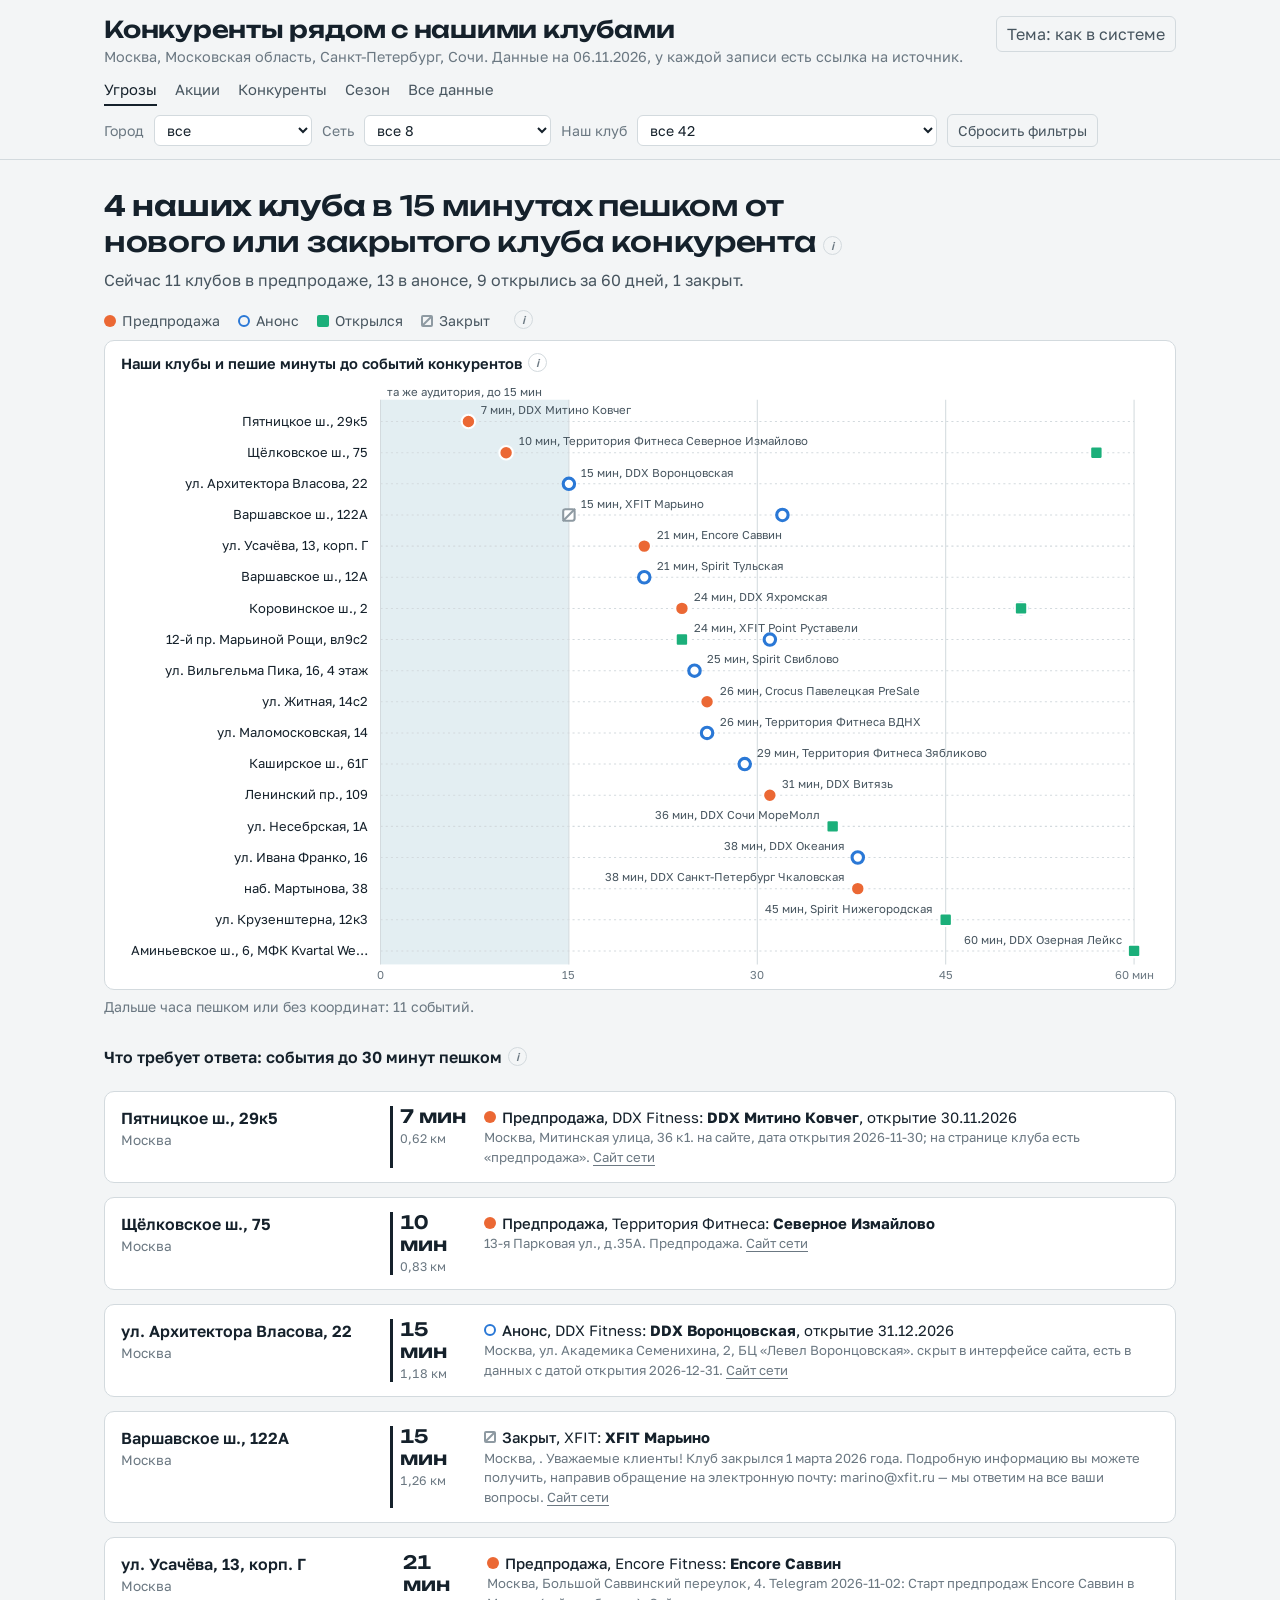
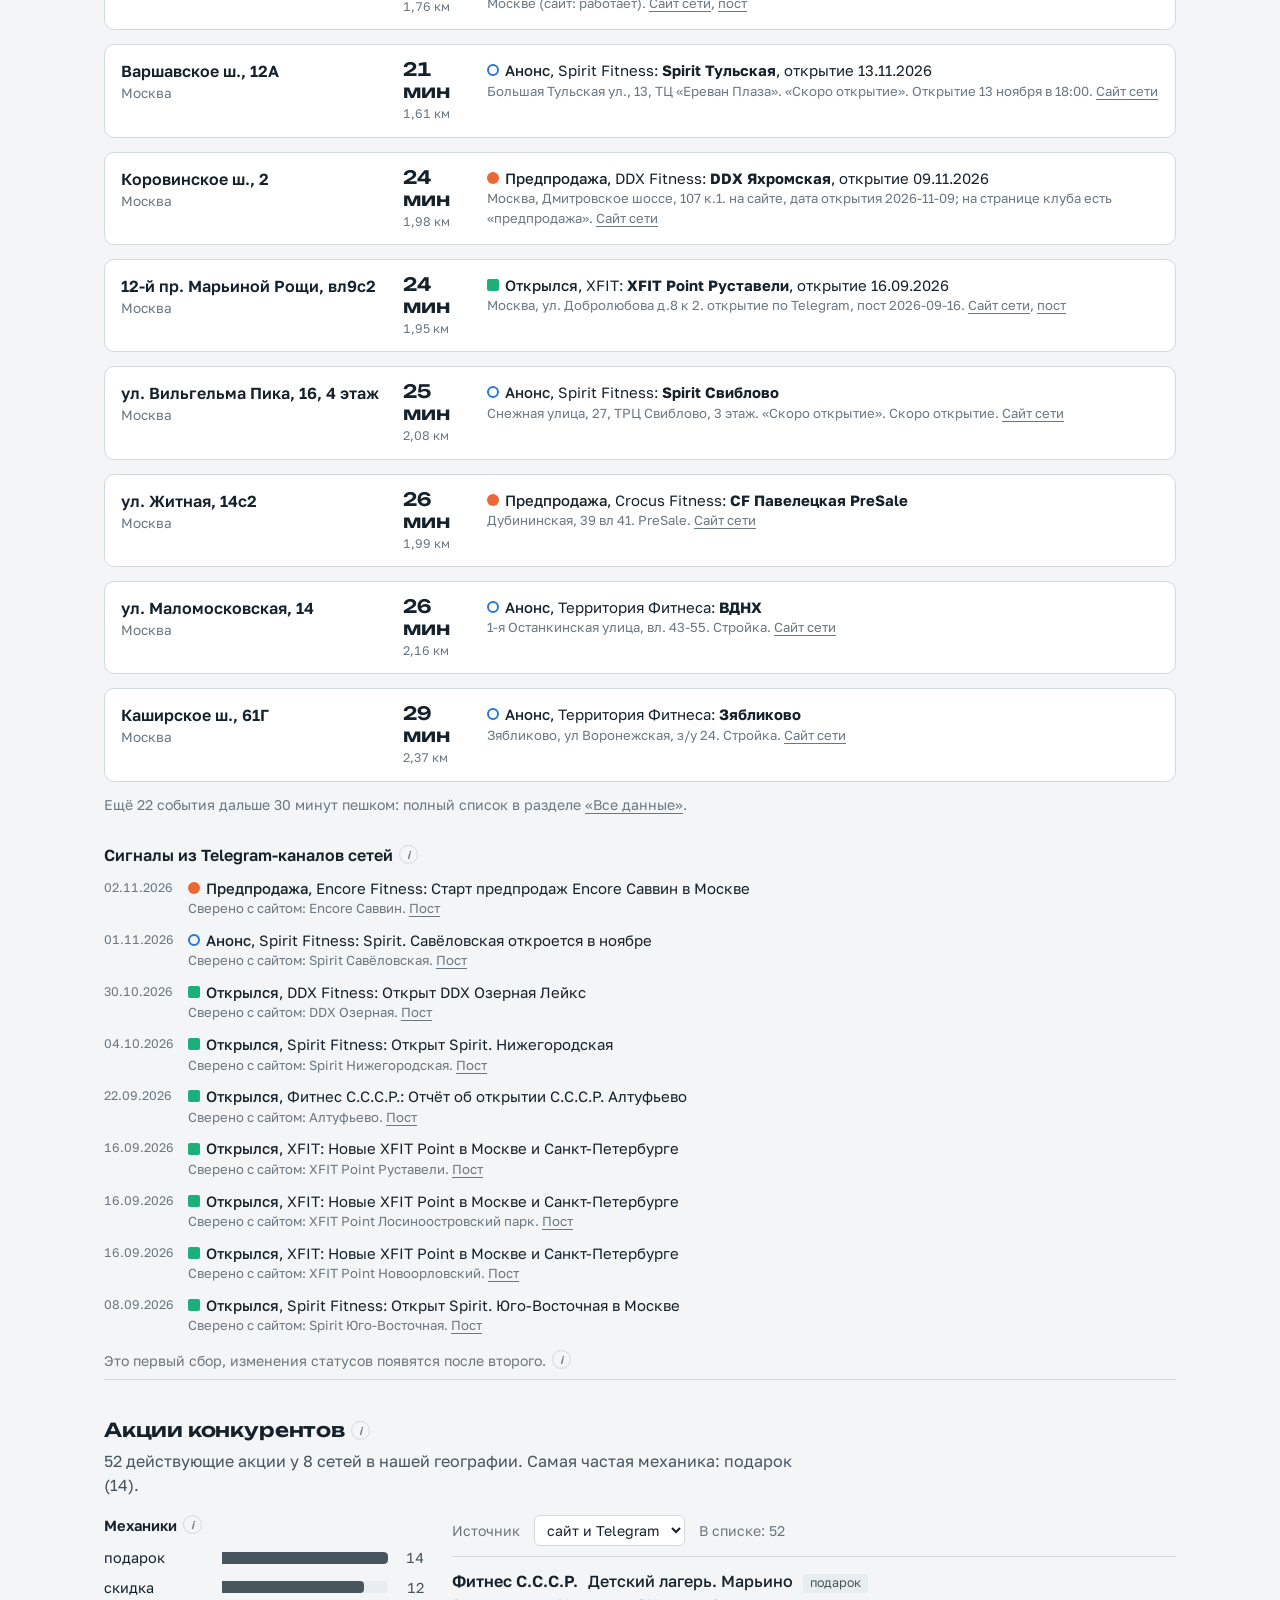
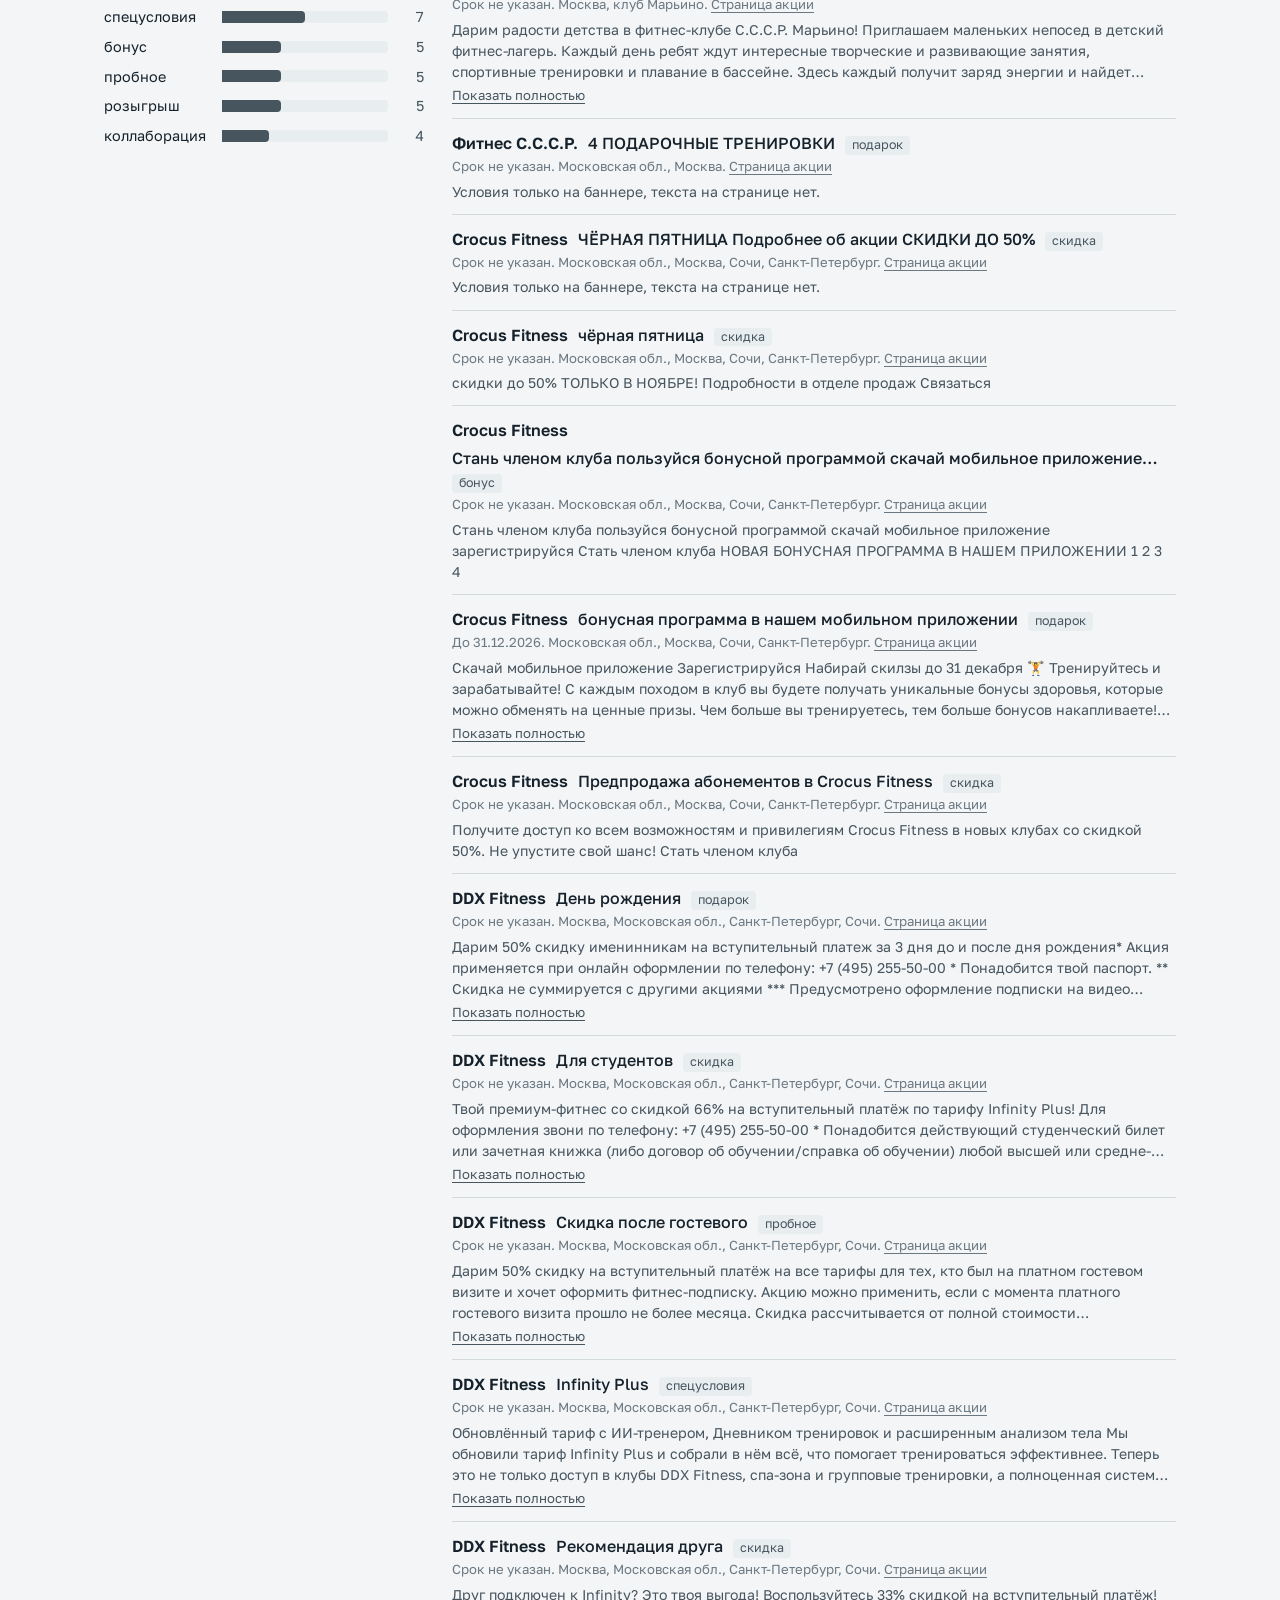
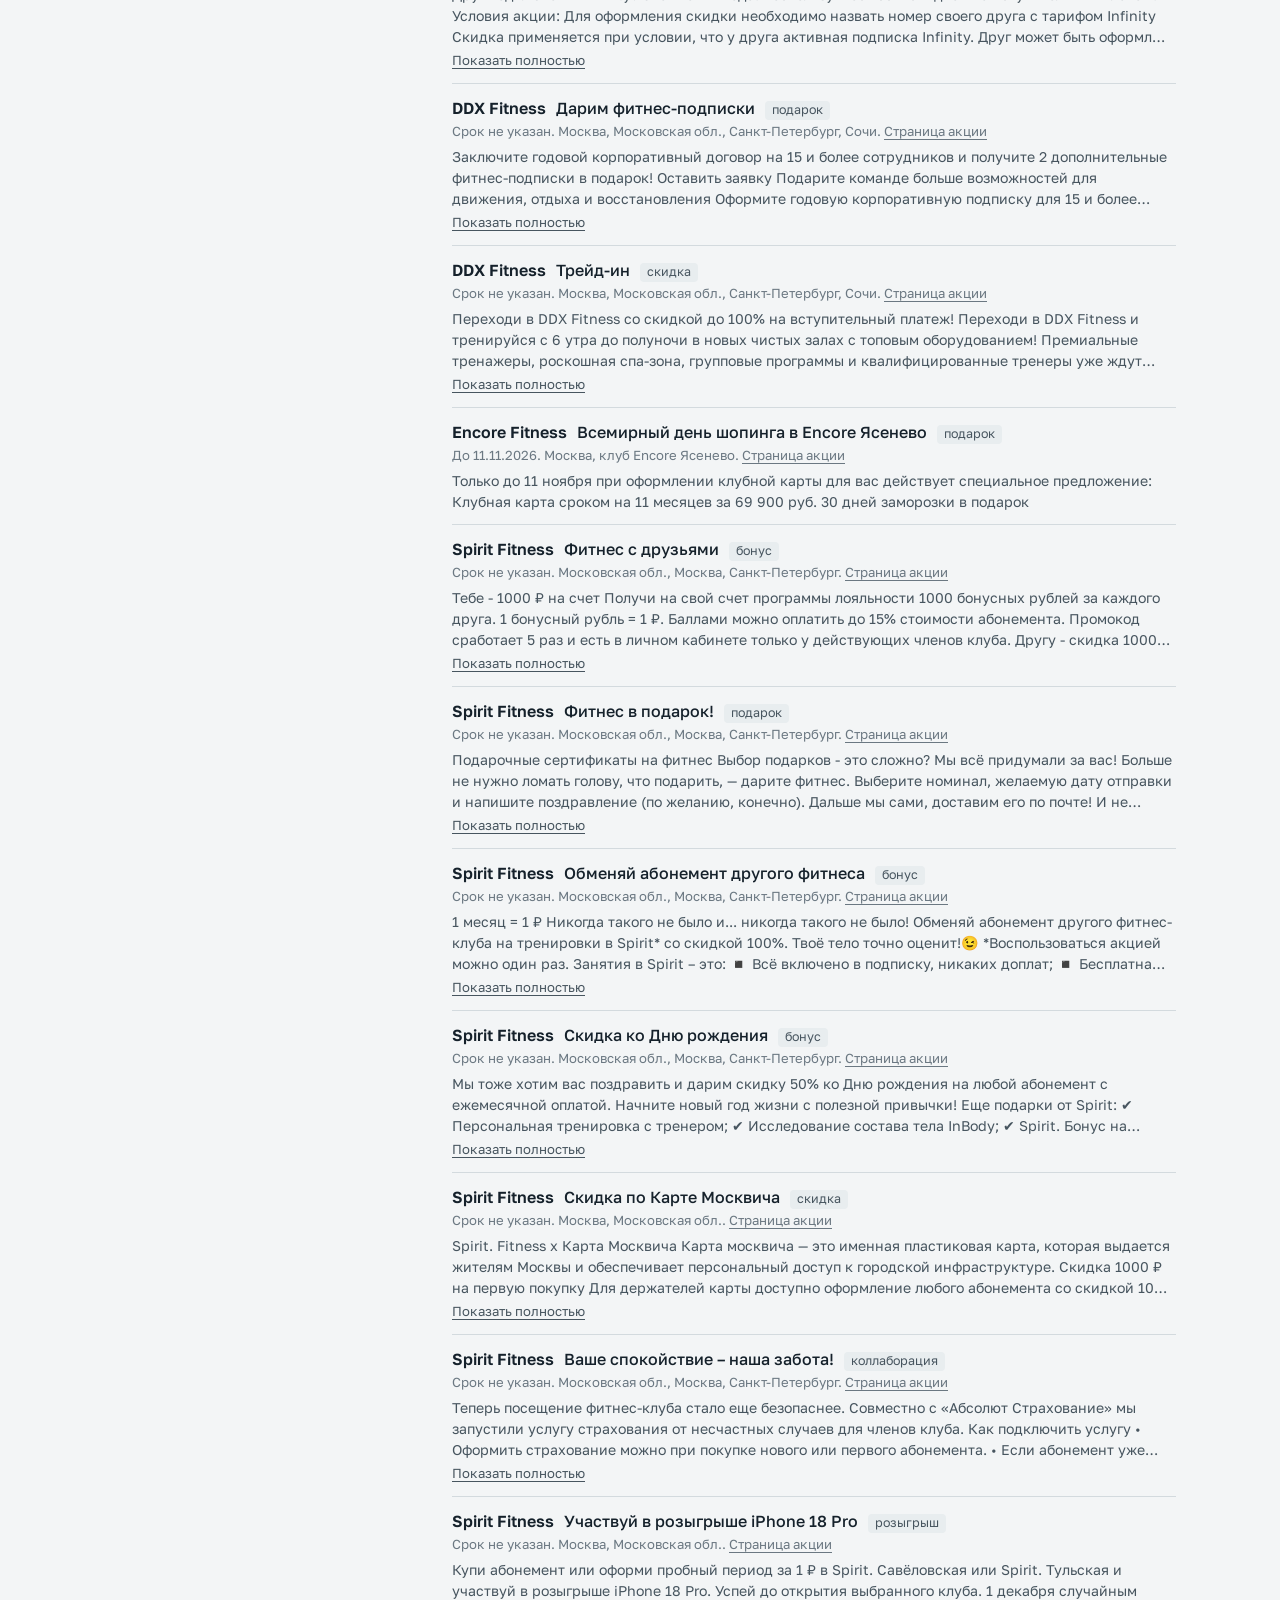
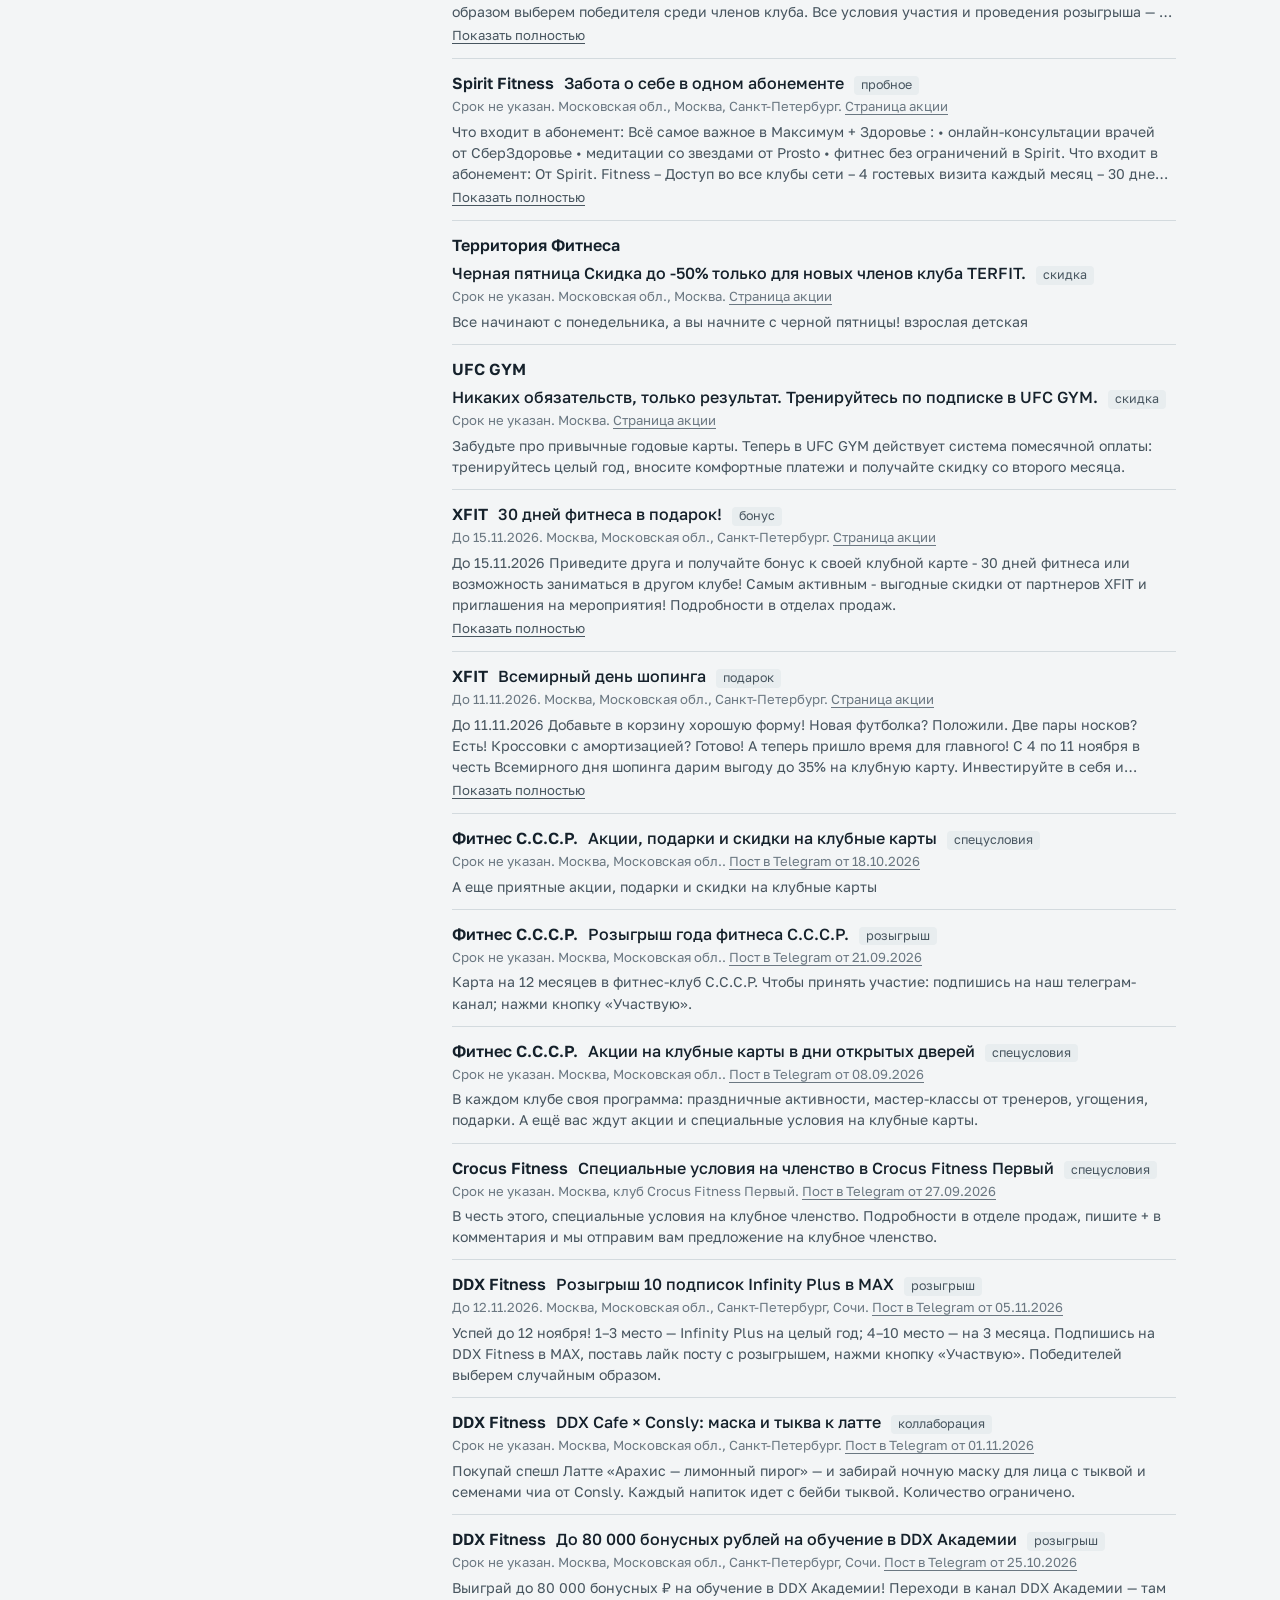
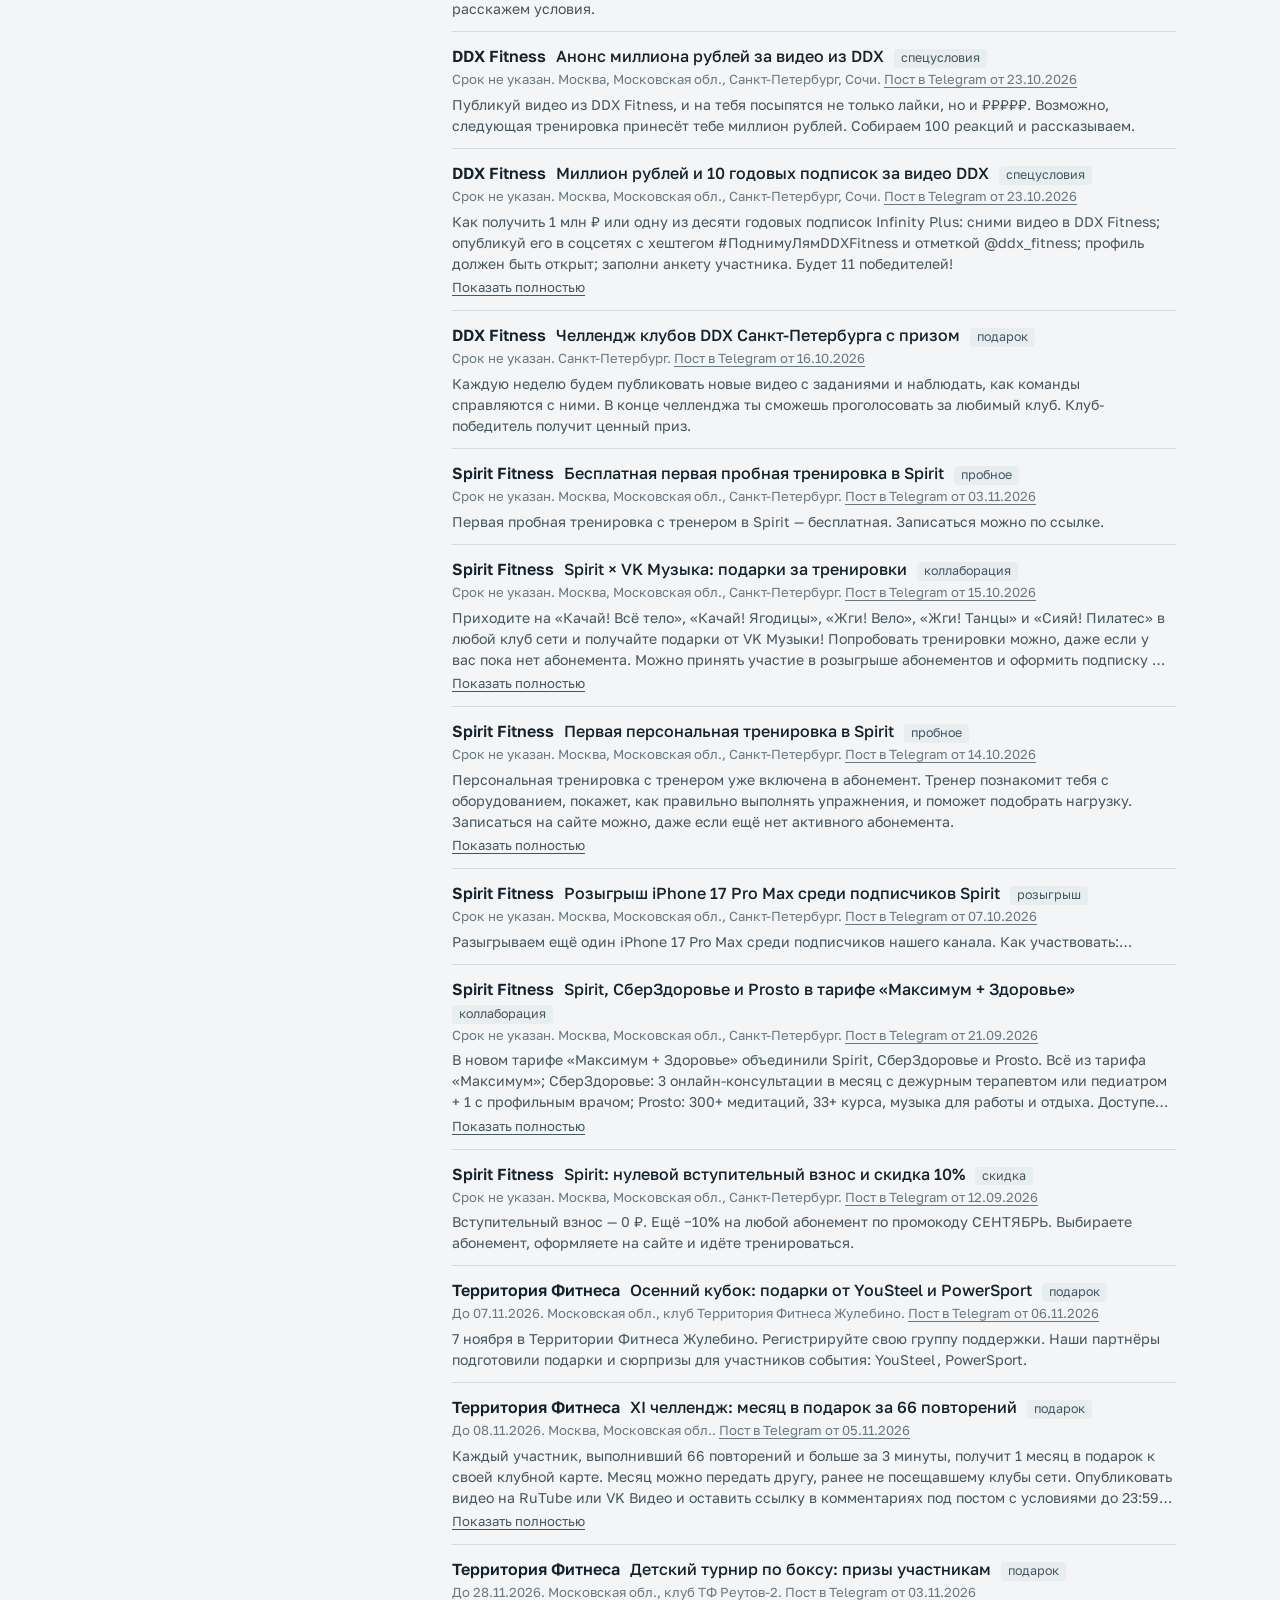
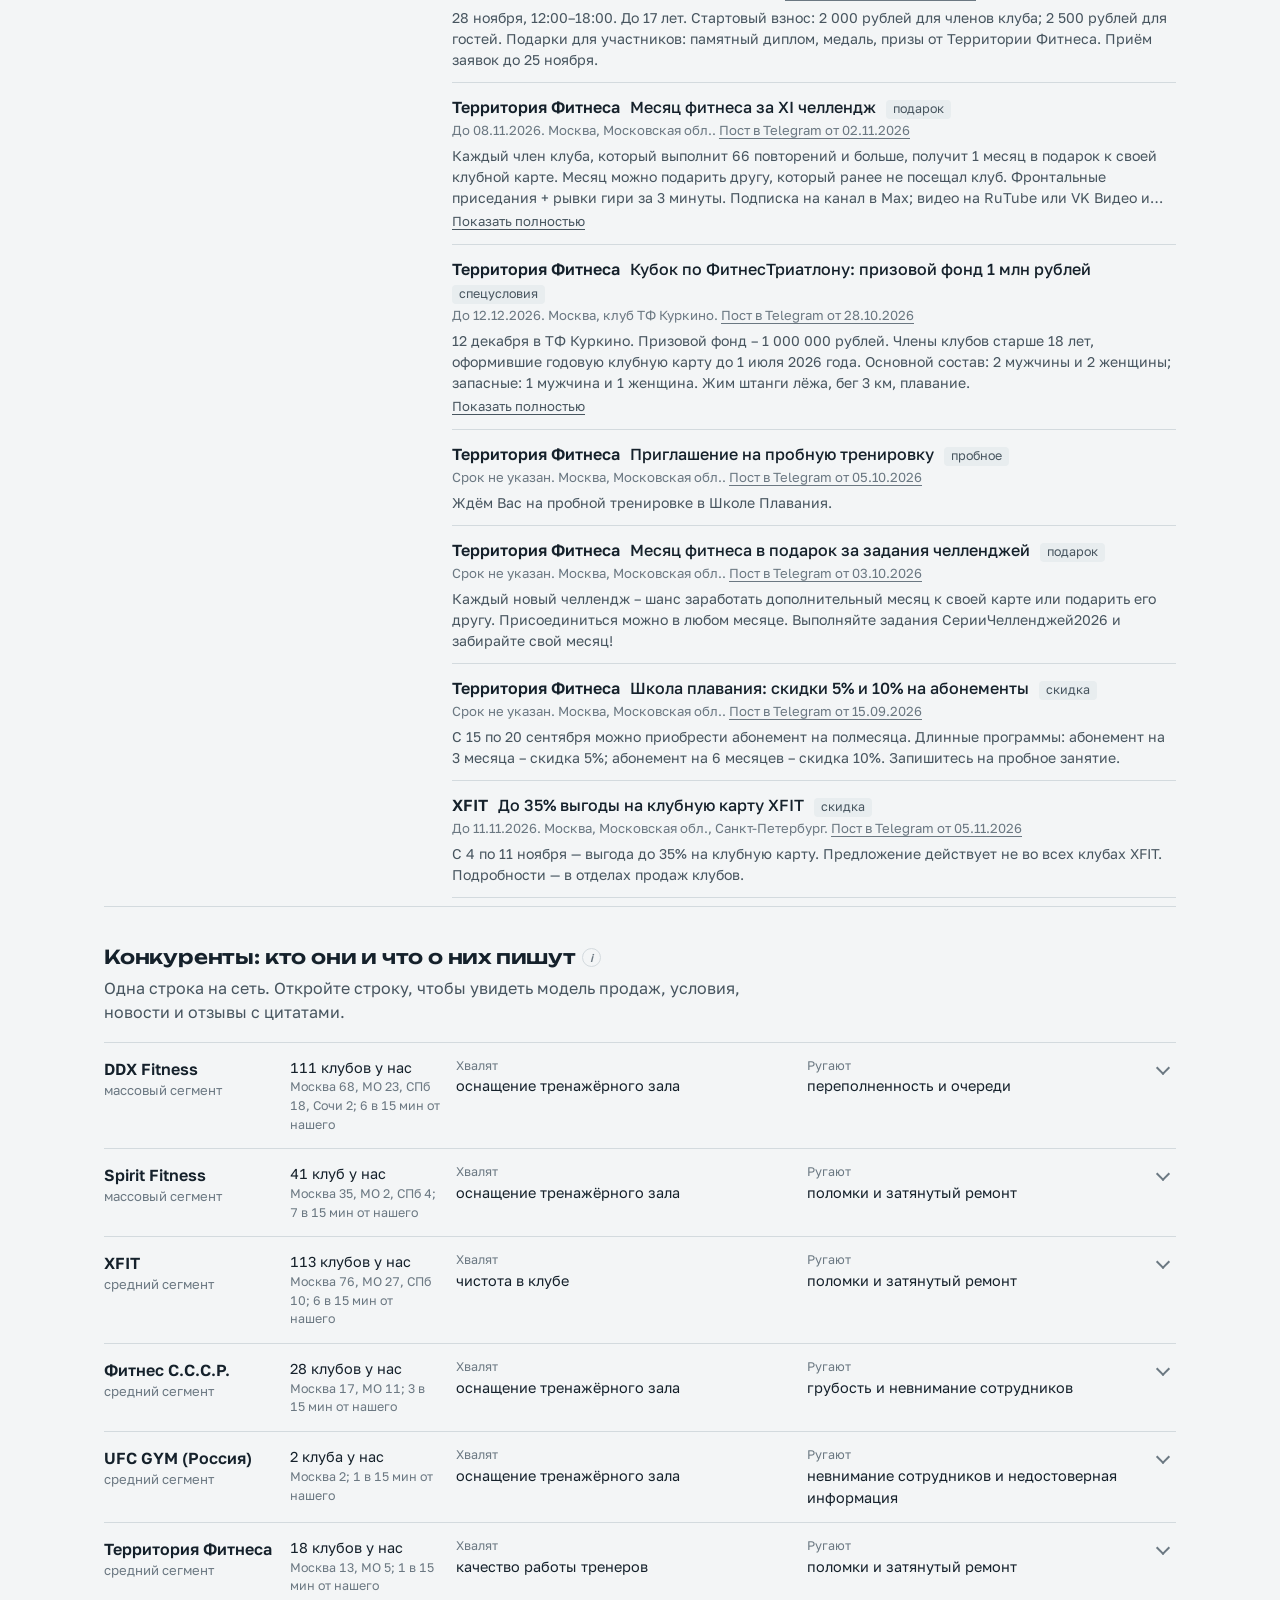
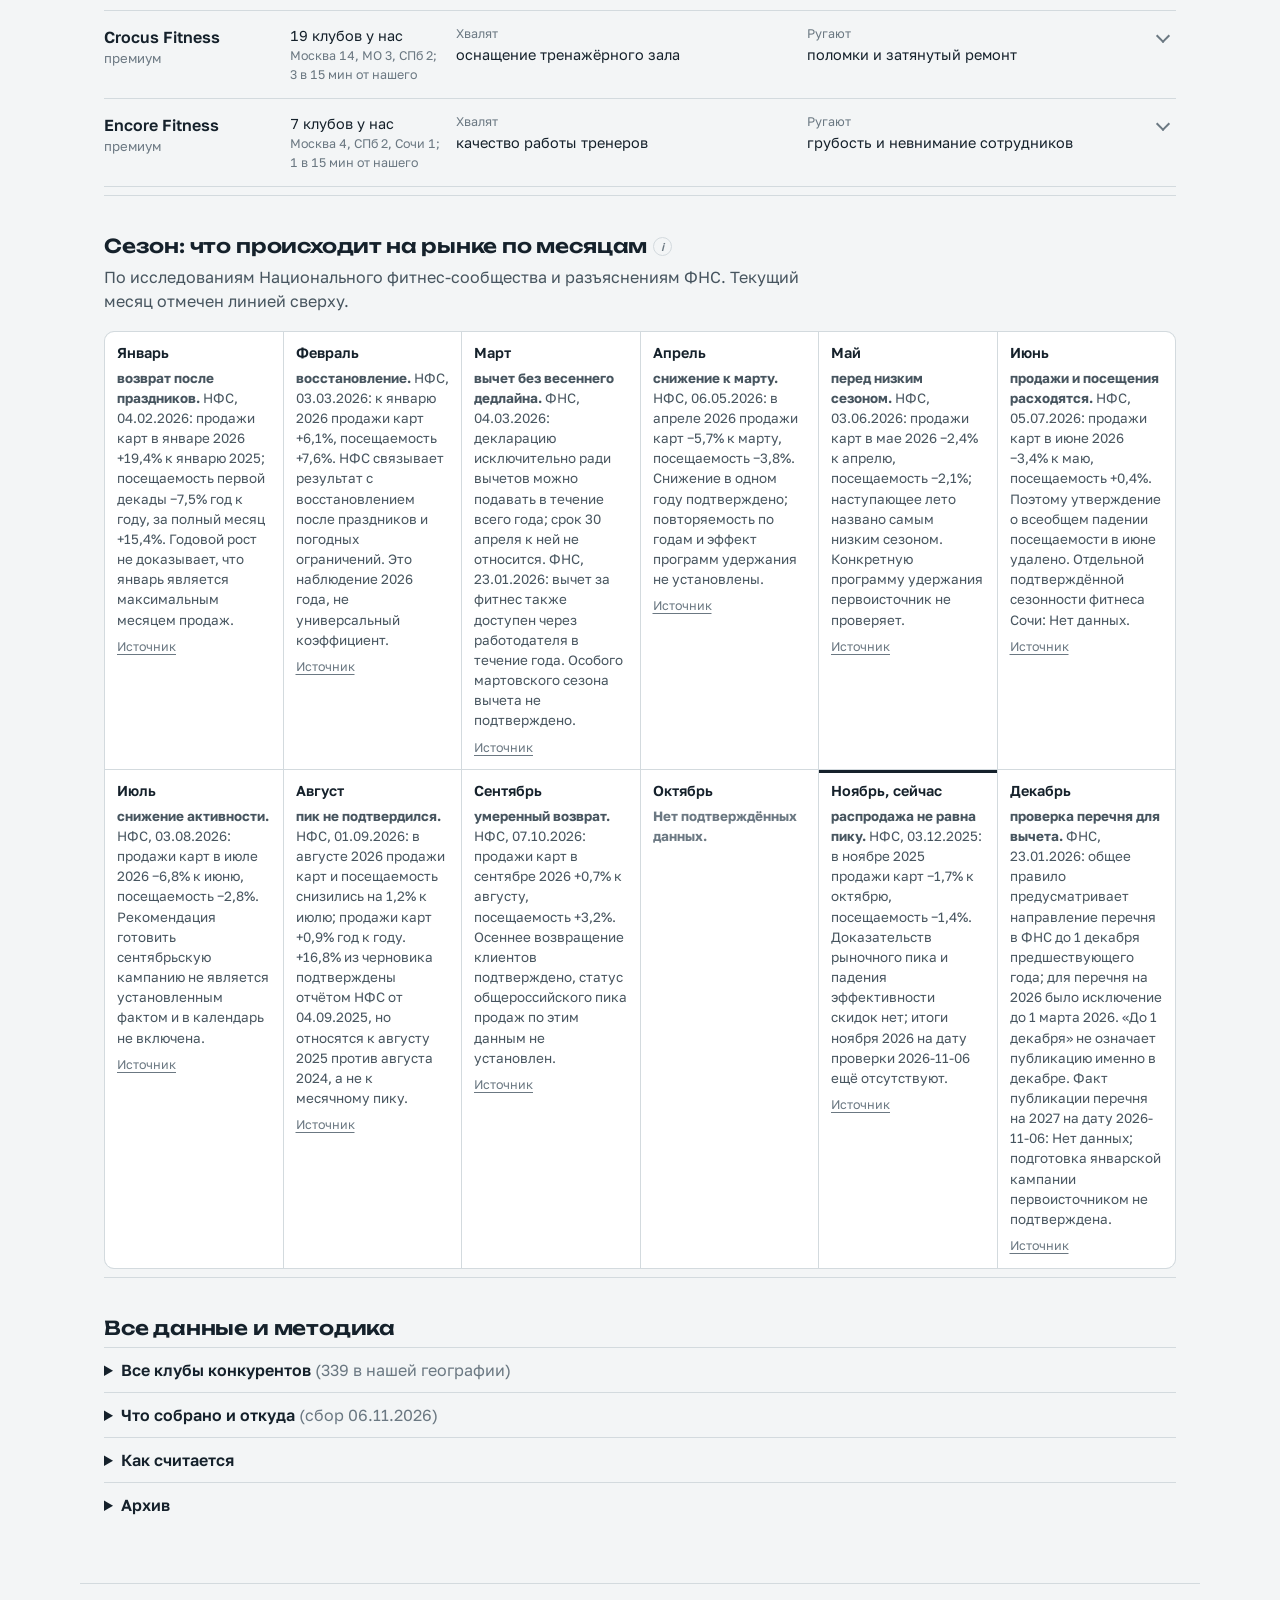
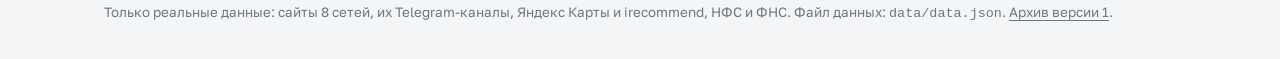
==== commit 8c75d4f6: "Новый дизайн: одна страница вместо вкладок, лестница близости Сводка одной фразой, график «наши клуб" ====
--- a/index.html
+++ b/index.html
@@ -4,28 +4,51 @@
   <meta charset="utf-8">
   <meta name="viewport" content="width=device-width, initial-scale=1">
   <meta name="robots" content="noindex, nofollow">
-  <title>Конкуренты: открытия, акции, отзывы</title>
+  <title>Конкуренты рядом с нашими клубами</title>
+  <link rel="preconnect" href="https://fonts.googleapis.com">
+  <link rel="preconnect" href="https://fonts.gstatic.com" crossorigin>
+  <link rel="stylesheet" href="https://fonts.googleapis.com/css2?family=Golos+Text:wght@400;500;600&family=Unbounded:wght@500;600&display=swap">
   <link rel="stylesheet" href="assets/styles.css">
 </head>
 <body>
   <a class="skip" href="#main">К содержанию</a>
-  <header class="top">
-    <div>
-      <h1>Конкуренты: открытия, акции, отзывы</h1>
-      <p class="top__sub" id="topSub">Москва · Московская обл. · Санкт-Петербург · Сочи</p>
+
+  <header class="masthead">
+    <div class="masthead__row">
+      <div>
+        <h1>Конкуренты рядом с нашими клубами</h1>
+        <p class="masthead__sub" id="sub">Москва, Московская область, Санкт-Петербург, Сочи</p>
+      </div>
+      <button class="btn btn--quiet" id="themeBtn" type="button">Тема: как в системе</button>
     </div>
-    <button class="btn" id="themeBtn" type="button">Тема: система</button>
+    <nav class="jump" aria-label="Разделы страницы">
+      <a href="#threats">Угрозы</a>
+      <a href="#promos">Акции</a>
+      <a href="#chains">Конкуренты</a>
+      <a href="#season">Сезон</a>
+      <a href="#all">Все данные</a>
+    </nav>
+    <form class="filters" aria-label="Фильтры" onsubmit="return false">
+      <label for="fCity">Город</label>
+      <select id="fCity"></select>
+      <label for="fChain">Сеть</label>
+      <select id="fChain"></select>
+      <label for="fOur">Наш клуб</label>
+      <select id="fOur"></select>
+      <button class="btn btn--quiet" id="fReset" type="button">Сбросить фильтры</button>
+    </form>
   </header>
-  <p class="note" id="note"></p>
-  <nav class="tabs" aria-label="Разделы"><ul id="tabs"></ul></nav>
-  <section class="filters" aria-label="Фильтры">
-    <label>Город <select id="fCity"></select></label>
-    <label>Сеть <select id="fChain"></select></label>
-    <label>Наш клуб <select id="fOur"></select></label>
-    <button class="btn" id="fReset" type="button">Сбросить</button>
-  </section>
-  <main id="main" tabindex="-1"></main>
+
+  <main id="main" tabindex="-1">
+    <section id="threats" class="block block--hero" aria-labelledby="hThreats"></section>
+    <section id="promos" class="block" aria-labelledby="hPromos"></section>
+    <section id="chains" class="block" aria-labelledby="hChains"></section>
+    <section id="season" class="block" aria-labelledby="hSeason"></section>
+    <section id="all" class="block" aria-labelledby="hAll"></section>
+  </main>
+
   <footer class="foot" id="foot"></footer>
+  <div class="tipbox" id="tipbox" role="tooltip" hidden></div>
   <script src="assets/app.js"></script>
 </body>
 </html>
--- a/assets/styles.css
+++ b/assets/styles.css
@@ -1,141 +1,212 @@
-/* Цвета: проверенная палитра dataviz (слоты 1-3 проходят проверку на дальтонизм в обеих темах). */
+/* Конкуренты рядом: одна страница сверху вниз.
+   Главный элемент: «лестница близости» (наши клубы × пешие минуты). Остальное тихое.
+   Цвета данных: палитра dataviz, слоты 1–3 (проверены валидатором в обеих темах). */
 :root {
   color-scheme: light;
-  --page: #f9f9f7;
-  --surface: #fcfcfb;
-  --surface-2: #f3f2ee;
-  --ink: #0b0b0b;
-  --ink-2: #52514e;
-  --muted: #6f6d67;
-  --axis-text: #898781;
-  --grid: #e1e0d9;
-  --axis: #c3c2b7;
-  --border: rgba(11, 11, 11, 0.10);
-  --s1: #2a78d6;
-  --s2: #eb6834;
-  --s3: #1baf7a;
-  --other: #b3b1a8;
-  --good: #0ca30c;
-  --warning: #fab219;
-  --serious: #ec835a;
-  --critical: #d03b3b;
-  --good-text: #006300;
-  --bad-text: #b02a2a;
-  --focus: #2a78d6;
-  --shadow: 0 1px 2px rgba(11, 11, 11, 0.06);
+  --bg: #f3f5f6;          /* меловой, с холодным оттенком */
+  --surface: #ffffff;
+  --surface-2: #e8edef;
+  --ink: #15212b;         /* сланец */
+  --ink-2: #47555f;
+  --muted: #6b7882;
+  --line: #d3dade;
+  --focus: #1f4e79;
+  --zone: #e3eef2;        /* полоса 0–15 минут */
+  --s-announced: #2a78d6; /* слот 1 */
+  --s-presale: #eb6834;   /* слот 2 */
+  --s-opened: #1baf7a;    /* слот 3 */
+  --s-closed: #8e9aa2;
+  --font-body: "Golos Text", "Segoe UI", Roboto, "Helvetica Neue", Arial, sans-serif;
+  --font-display: "Unbounded", "Golos Text", "Segoe UI", Arial, sans-serif;
 }
 @media (prefers-color-scheme: dark) {
   :root:where(:not([data-theme="light"])) {
     color-scheme: dark;
-    --page: #0d0d0d;
-    --surface: #1a1a19;
-    --surface-2: #232321;
-    --ink: #f0efec;
-    --ink-2: #c3c2b7;
-    --muted: #a3a29b;
-    --axis-text: #898781;
-    --grid: #2c2c2a;
-    --axis: #383835;
-    --border: rgba(255, 255, 255, 0.10);
-    --s1: #3987e5;
-    --s2: #d95926;
-    --s3: #199e70;
-    --other: #5c5b56;
-    --good-text: #0ca30c;
-    --bad-text: #e66767;
-    --focus: #3987e5;
-    --shadow: none;
+    --bg: #0f1418; --surface: #172028; --surface-2: #1f2a33; --ink: #e8eef1; --ink-2: #b3c0c8; --muted: #8a99a3;
+    --line: #2c3a44; --focus: #8ab8e6; --zone: #1c2f38;
+    --s-announced: #3987e5; --s-presale: #d95926; --s-opened: #199e70; --s-closed: #6a7780;
   }
 }
 :root[data-theme="dark"] {
   color-scheme: dark;
-  --page: #0d0d0d;
-  --surface: #1a1a19;
-  --surface-2: #232321;
-  --ink: #f0efec;
-  --ink-2: #c3c2b7;
-  --muted: #a3a29b;
-  --axis-text: #898781;
-  --grid: #2c2c2a;
-  --axis: #383835;
-  --border: rgba(255, 255, 255, 0.10);
-  --s1: #3987e5;
-  --s2: #d95926;
-  --s3: #199e70;
-  --other: #5c5b56;
-  --good-text: #0ca30c;
-  --bad-text: #e66767;
-  --focus: #3987e5;
-  --shadow: none;
+  --bg: #0f1418; --surface: #172028; --surface-2: #1f2a33; --ink: #e8eef1; --ink-2: #b3c0c8; --muted: #8a99a3;
+  --line: #2c3a44; --focus: #8ab8e6; --zone: #1c2f38;
+  --s-announced: #3987e5; --s-presale: #d95926; --s-opened: #199e70; --s-closed: #6a7780;
 }
 
 * { box-sizing: border-box; }
-html { font-size: 15px; }
-body {
-  margin: 0;
-* { box-sizing: border-box; }
-html { font-size: 15px; }
-body { margin: 0; font-family: system-ui, -apple-system, "Segoe UI", Roboto, sans-serif; background: var(--page); color: var(--ink); line-height: 1.45; }
-a { color: var(--s1); }
-.skip { position: absolute; left: -999px; } .skip:focus { left: 8px; top: 8px; background: var(--surface); padding: 6px 10px; z-index: 9; }
-.top { display: flex; justify-content: space-between; align-items: flex-start; gap: 16px; padding: 20px 24px 8px; max-width: 1280px; margin: 0 auto; }
-.top h1 { margin: 0; font-size: 1.6rem; }
-.top__sub { margin: 4px 0 0; color: var(--ink-2); }
-.btn { font: inherit; border: 1px solid var(--border); background: var(--surface); color: var(--ink); border-radius: 8px; padding: 6px 12px; cursor: pointer; }
-.btn:focus-visible, select:focus-visible, a:focus-visible, input:focus-visible { outline: 2px solid var(--focus); outline-offset: 2px; }
-.note { max-width: 1280px; margin: 8px auto; padding: 10px 24px; color: var(--ink-2); }
-.note b { color: var(--ink); }
-.tabs { max-width: 1280px; margin: 0 auto; padding: 0 24px; border-bottom: 1px solid var(--border); }
-.tabs ul { list-style: none; display: flex; flex-wrap: wrap; gap: 4px; margin: 0; padding: 0; }
-.tabs a { display: block; padding: 10px 14px; text-decoration: none; color: var(--ink-2); border-bottom: 2px solid transparent; }
-.tabs a[aria-current="page"] { color: var(--ink); border-bottom-color: var(--ink); font-weight: 600; }
-.filters { max-width: 1280px; margin: 0 auto; padding: 12px 24px; display: flex; flex-wrap: wrap; gap: 12px; align-items: end; }
-.filters label { display: flex; flex-direction: column; font-size: .85rem; color: var(--ink-2); gap: 4px; }
-select, input[type=search] { font: inherit; padding: 6px 8px; border-radius: 8px; border: 1px solid var(--border); background: var(--surface); color: var(--ink); min-width: 160px; }
-main { max-width: 1280px; margin: 0 auto; padding: 8px 24px 40px; }
-h2 { font-size: 1.25rem; margin: 20px 0 6px; }
-h3 { font-size: 1.05rem; margin: 16px 0 6px; }
-.lead { color: var(--ink-2); margin: 0 0 12px; max-width: 900px; }
-.tiles { display: grid; grid-template-columns: repeat(auto-fit, minmax(190px, 1fr)); gap: 12px; margin: 12px 0 20px; }
-.tile { background: var(--surface); border: 1px solid var(--border); border-radius: 12px; padding: 14px 16px; box-shadow: var(--shadow); }
-.tile__label { color: var(--ink-2); font-size: .85rem; }
-.tile__value { font-size: 1.9rem; font-weight: 650; font-variant-numeric: tabular-nums; margin: 2px 0; }
-.tile__note { color: var(--muted); font-size: .82rem; }
-.tbl-wrap { overflow-x: auto; background: var(--surface); border: 1px solid var(--border); border-radius: 12px; }
-table { border-collapse: collapse; width: 100%; font-size: .92rem; }
-th, td { text-align: left; padding: 8px 10px; border-bottom: 1px solid var(--grid); vertical-align: top; }
-th { color: var(--ink-2); font-weight: 600; font-size: .82rem; position: sticky; top: 0; background: var(--surface); }
-td.num, th.num { text-align: right; font-variant-numeric: tabular-nums; white-space: nowrap; }
-tr:last-child td { border-bottom: 0; }
-.st { display: inline-flex; align-items: center; gap: 5px; white-space: nowrap; font-size: .85rem; padding: 1px 8px; border-radius: 999px; border: 1px solid var(--border); }
-.st::before { content: ""; width: 8px; height: 8px; border-radius: 50%; background: var(--other); }
-.st--presale::before { background: var(--warning); } .st--announced::before { background: var(--s1); }
-.st--open::before { background: var(--good); } .st--closed::before { background: var(--critical); }
-.muted { color: var(--muted); } .small { font-size: .83rem; }
-.near { font-weight: 650; }
-.grid { display: grid; grid-template-columns: repeat(auto-fill, minmax(330px, 1fr)); gap: 14px; }
-.card { background: var(--surface); border: 1px solid var(--border); border-radius: 12px; padding: 14px 16px; box-shadow: var(--shadow); }
-.card h3 { margin: 0 0 6px; }
-.card img { width: 100%; max-height: 180px; object-fit: cover; border-radius: 8px; margin-bottom: 8px; background: var(--surface-2); }
-.pills { display: flex; flex-wrap: wrap; gap: 6px; margin: 6px 0; }
-.pill { font-size: .78rem; padding: 1px 8px; border-radius: 999px; background: var(--surface-2); color: var(--ink-2); }
-.kv { display: grid; grid-template-columns: 150px 1fr; gap: 4px 12px; margin: 8px 0; font-size: .92rem; }
-.kv dt { color: var(--ink-2); } .kv dd { margin: 0; }
-.rev { display: grid; grid-template-columns: 1fr 1fr; gap: 12px; margin-top: 10px; }
-.rev h4 { margin: 0 0 6px; font-size: .95rem; }
-.rev ul { margin: 0; padding-left: 18px; } .rev li { margin-bottom: 8px; }
-.q { display: block; color: var(--ink-2); font-size: .85rem; font-style: italic; margin-top: 2px; }
-.months { display: grid; grid-template-columns: repeat(auto-fill, minmax(260px, 1fr)); gap: 12px; }
-.month--now { outline: 2px solid var(--ink); }
-.empty { padding: 16px; color: var(--muted); background: var(--surface); border: 1px dashed var(--axis); border-radius: 12px; }
-.chainbig { display: block; width: 100%; }
-details summary { cursor: pointer; color: var(--ink-2); }
-.foot { max-width: 1280px; margin: 0 auto; padding: 16px 24px 32px; color: var(--muted); font-size: .85rem; border-top: 1px solid var(--border); }
-@media (max-width: 700px) { .rev { grid-template-columns: 1fr; } .kv { grid-template-columns: 1fr; } .top { padding: 16px; } main, .filters, .tabs, .note { padding-left: 16px; padding-right: 16px; } }
-.info { display: inline-flex; align-items: center; justify-content: center; width: 18px; height: 18px; margin-left: 4px; padding: 0; border-radius: 50%; border: 1px solid var(--axis); background: var(--surface); color: var(--ink-2); font: 600 11px/1 system-ui, sans-serif; font-style: italic; cursor: help; vertical-align: middle; }
+html { font-size: 16px; scroll-behavior: smooth; scroll-padding-top: 150px; }
+@media (prefers-reduced-motion: reduce) { html { scroll-behavior: auto; } }
+body { margin: 0; background: var(--bg); color: var(--ink); font-family: var(--font-body); line-height: 1.5; }
+a { color: inherit; text-decoration-color: var(--muted); text-underline-offset: 3px; }
+a:hover { text-decoration-color: var(--ink); }
+:focus-visible { outline: 2px solid var(--focus); outline-offset: 2px; border-radius: 3px; }
+.skip { position: absolute; left: -999px; } .skip:focus { left: 12px; top: 12px; z-index: 20; background: var(--surface); padding: 6px 10px; }
+h1, h2 { font-family: var(--font-display); font-weight: 600; letter-spacing: -0.01em; text-wrap: balance; }
+h1 { font-size: 1.45rem; margin: 0; line-height: 1.2; }
+h2 { font-size: 1.2rem; margin: 0 0 4px; }
+h3 { font-size: 1rem; font-weight: 600; margin: 0; }
+p { margin: 0; }
+.num { font-variant-numeric: tabular-nums; }
+
+/* шапка */
+.masthead { position: sticky; top: 0; z-index: 10; background: var(--bg); border-bottom: 1px solid var(--line); }
+.masthead__row, .jump, .filters { max-width: 1120px; margin: 0 auto; padding-left: 24px; padding-right: 24px; }
+.masthead__row { display: flex; justify-content: space-between; align-items: flex-start; gap: 16px; padding-top: 16px; }
+.masthead__sub { color: var(--muted); font-size: .9rem; margin-top: 2px; }
+.jump { display: flex; flex-wrap: wrap; gap: 4px 18px; padding-top: 10px; font-size: .92rem; }
+.jump a { text-decoration: none; color: var(--ink-2); padding: 2px 0; border-bottom: 2px solid transparent; }
+.jump a:hover, .jump a.is-on { color: var(--ink); border-bottom-color: var(--ink); }
+.filters { display: flex; flex-wrap: wrap; align-items: center; gap: 6px 10px; padding-top: 8px; padding-bottom: 12px; font-size: .88rem; }
+.filters label { color: var(--muted); }
+select, input[type="search"] { font: inherit; color: var(--ink); background: var(--surface); border: 1px solid var(--line); border-radius: 6px; padding: 5px 8px; max-width: 100%; }
+#fOur { max-width: 300px; }
+.btn { font: inherit; cursor: pointer; border-radius: 6px; padding: 5px 10px; border: 1px solid var(--line); background: var(--surface); color: var(--ink); }
+.btn--quiet { background: transparent; color: var(--ink-2); }
+.btn--quiet:hover { color: var(--ink); border-color: var(--ink-2); }
+
+main { max-width: 1120px; margin: 0 auto; padding: 0 24px 48px; }
+.block { padding: 36px 0 8px; border-top: 1px solid var(--line); }
+.block--hero { border-top: 0; padding-top: 28px; }
+.lede { color: var(--ink-2); max-width: 70ch; margin-bottom: 18px; }
+.headline { font-family: var(--font-display); font-weight: 500; font-size: clamp(1.25rem, 2.6vw, 1.75rem); line-height: 1.3; max-width: 32ch; margin: 0 0 8px; text-wrap: balance; }
+.headline .num { font-weight: 600; }
+.note { color: var(--muted); font-size: .88rem; max-width: 75ch; }
+
+/* легенда статусов: форма + цвет + подпись */
+.legend { display: flex; flex-wrap: wrap; gap: 6px 18px; font-size: .88rem; color: var(--ink-2); margin: 14px 0 8px; }
+.legend span { display: inline-flex; align-items: center; gap: 6px; }
+.mark { display: inline-block; width: 12px; height: 12px; flex: none; }
+.mark--presale { background: var(--s-presale); border-radius: 50%; }
+.mark--announced { border: 2.5px solid var(--s-announced); border-radius: 50%; }
+.mark--opened { background: var(--s-opened); border-radius: 2px; }
+.mark--closed { border: 2px solid var(--s-closed); border-radius: 2px; position: relative; }
+.mark--closed::after { content: ""; position: absolute; left: -2px; right: -2px; top: 3px; height: 2px; background: var(--s-closed); transform: rotate(-45deg); }
+
+/* лестница близости */
+.ladder { background: var(--surface); border: 1px solid var(--line); border-radius: 10px; padding: 12px 16px 8px; overflow-x: auto; }
+.ladder svg { display: block; min-width: 640px; width: 100%; height: auto; font-family: var(--font-body); }
+.ladder .axis text { fill: var(--muted); font-size: 11px; }
+.ladder .row-label { fill: var(--ink); font-size: 12.5px; }
+.ladder .row-label.is-sel { font-weight: 600; }
+.ladder .grid { stroke: var(--line); stroke-width: 1; }
+.ladder .zone { fill: var(--zone); }
+.ladder .zone-label { fill: var(--ink-2); font-size: 11px; }
+.ladder .rowline { stroke: var(--line); stroke-width: 1; stroke-dasharray: 2 3; }
+.ladder .dot { cursor: pointer; }
+.ladder .dot:focus { outline: none; }
+.ladder .dot:focus-visible .hit, .ladder .dot:hover .hit { stroke: var(--ink); stroke-width: 1.5; fill: transparent; }
+.ladder .dlabel { fill: var(--ink-2); font-size: 11px; }
+.ladder .more { fill: var(--muted); font-size: 11px; }
+
+/* что требует ответа */
+.answer { list-style: none; margin: 22px 0 0; padding: 0; display: grid; gap: 14px; }
+.club { background: var(--surface); border: 1px solid var(--line); border-radius: 10px; padding: 14px 16px; display: grid; grid-template-columns: minmax(180px, 260px) 1fr; gap: 6px 22px; }
+.club__name { font-weight: 600; }
+.club__city { color: var(--muted); font-size: .85rem; }
+.threats { list-style: none; margin: 0; padding: 0; display: grid; gap: 10px; }
+.threat { display: grid; grid-template-columns: 74px 1fr; gap: 10px; align-items: start; }
+.threat__dist { font-variant-numeric: tabular-nums; line-height: 1.2; }
+.threat__dist b { font-family: var(--font-display); font-weight: 600; font-size: 1.15rem; display: block; }
+.threat__dist small { color: var(--muted); font-size: .78rem; }
+.threat__what { font-size: .93rem; }
+.threat__what .meta { color: var(--muted); font-size: .82rem; }
+.state { display: inline-flex; align-items: center; gap: 6px; font-weight: 500; }
+.near { box-shadow: inset 3px 0 0 var(--ink); padding-left: 10px; margin-left: -13px; }
+
+/* акции */
+.split { display: grid; grid-template-columns: minmax(240px, 320px) 1fr; gap: 28px; align-items: start; }
+.bars { list-style: none; margin: 0; padding: 0; display: grid; gap: 8px; }
+.bars button { all: unset; cursor: pointer; display: grid; grid-template-columns: 110px 1fr 28px; gap: 8px; align-items: center; width: 100%; font-size: .9rem; border-radius: 4px; }
+.bars button:focus-visible { outline: 2px solid var(--focus); outline-offset: 2px; }
+.bars .track { height: 12px; background: var(--surface-2); border-radius: 0 4px 4px 0; overflow: hidden; }
+.bars .fill { height: 100%; background: var(--ink-2); border-radius: 0 4px 4px 0; }
+.bars button[aria-pressed="true"] .fill { background: var(--ink); }
+.bars button[aria-pressed="true"] { font-weight: 600; }
+.bars .n { text-align: right; font-variant-numeric: tabular-nums; color: var(--ink-2); }
+.promo-tools { display: flex; flex-wrap: wrap; gap: 8px 14px; align-items: center; font-size: .88rem; color: var(--muted); margin-bottom: 10px; }
+.promos { list-style: none; margin: 0; padding: 0; border-top: 1px solid var(--line); }
+.promo { display: grid; grid-template-columns: 64px 1fr; gap: 14px; padding: 12px 0; border-bottom: 1px solid var(--line); }
+.promo__img { width: 64px; height: 64px; border-radius: 6px; object-fit: cover; background: var(--surface-2); }
+.promo__noimg { width: 64px; height: 64px; border-radius: 6px; background: var(--surface-2); }
+.promo__head { display: flex; flex-wrap: wrap; gap: 4px 10px; align-items: baseline; }
+.promo__chain { font-weight: 600; }
+.promo__title { font-weight: 500; }
+.promo__meta { color: var(--muted); font-size: .82rem; margin-top: 2px; }
+.promo__text { color: var(--ink-2); font-size: .88rem; margin-top: 4px; max-width: 80ch; display: -webkit-box; -webkit-line-clamp: 3; -webkit-box-orient: vertical; overflow: hidden; }
+.promo.is-open .promo__text { -webkit-line-clamp: unset; }
+.linkbtn { all: unset; cursor: pointer; color: var(--ink-2); font-size: .82rem; text-decoration: underline; text-underline-offset: 3px; }
+.linkbtn:focus-visible { outline: 2px solid var(--focus); }
+.chip { display: inline-block; font-size: .78rem; padding: 0 7px; border-radius: 4px; background: var(--surface-2); color: var(--ink-2); }
+
+/* конкуренты */
+.chains { list-style: none; margin: 0; padding: 0; border-top: 1px solid var(--line); }
+.chain { border-bottom: 1px solid var(--line); }
+.chain > details > summary { list-style: none; cursor: pointer; display: grid; grid-template-columns: 170px 150px 1fr 1fr 18px; gap: 16px; padding: 14px 0; align-items: start; }
+.chain > details > summary::-webkit-details-marker { display: none; }
+.chain__name { font-weight: 600; }
+.chain__sub { color: var(--muted); font-size: .82rem; }
+.chain__col small { display: block; color: var(--muted); font-size: .78rem; }
+.chain__col { font-size: .9rem; }
+.chev { width: 10px; height: 10px; border-right: 2px solid var(--muted); border-bottom: 2px solid var(--muted); transform: rotate(45deg); margin-top: 6px; transition: transform .15s; }
+details[open] .chev { transform: rotate(225deg); margin-top: 10px; }
+@media (prefers-reduced-motion: reduce) { .chev { transition: none; } }
+.chain__body { padding: 0 0 18px; display: grid; grid-template-columns: 1fr 1fr; gap: 22px; }
+.kv { display: grid; grid-template-columns: 130px 1fr; gap: 6px 14px; font-size: .88rem; margin: 0; }
+.kv dt { color: var(--muted); } .kv dd { margin: 0; color: var(--ink-2); }
+.rev h3 { font-size: .92rem; margin: 0 0 6px; }
+.rev ul { margin: 0 0 14px; padding-left: 18px; font-size: .88rem; }
+.rev li { margin-bottom: 6px; }
+.q { display: block; color: var(--muted); font-size: .82rem; margin-top: 2px; }
+.cite { color: var(--muted); font-size: .8rem; }
+
+/* сезон */
+.months { display: grid; grid-template-columns: repeat(6, 1fr); gap: 1px; background: var(--line); border: 1px solid var(--line); border-radius: 10px; overflow: hidden; }
+.month { background: var(--surface); padding: 10px 12px 12px; font-size: .84rem; min-height: 120px; }
+.month h3 { font-size: .9rem; margin-bottom: 4px; }
+.month p { color: var(--ink-2); }
+.month--now { box-shadow: inset 0 3px 0 var(--ink); }
+.month--none p { color: var(--muted); }
+.month a { color: var(--muted); font-size: .78rem; }
+
+/* все данные */
+.all details { border-top: 1px solid var(--line); padding: 10px 0; }
+.all summary { cursor: pointer; font-weight: 600; }
+.all summary span { color: var(--muted); font-weight: 400; }
+.tbl { overflow-x: auto; margin-top: 10px; }
+table { border-collapse: collapse; width: 100%; font-size: .86rem; }
+th, td { text-align: left; padding: 7px 10px 7px 0; border-bottom: 1px solid var(--line); vertical-align: top; }
+th { color: var(--muted); font-weight: 500; }
+td.r, th.r { text-align: right; font-variant-numeric: tabular-nums; white-space: nowrap; }
+.method { color: var(--ink-2); font-size: .9rem; max-width: 80ch; padding-left: 18px; }
+.method li { margin-bottom: 6px; }
+
+.empty { color: var(--muted); padding: 14px 16px; border: 1px dashed var(--line); border-radius: 10px; }
+.foot { max-width: 1120px; margin: 0 auto; padding: 18px 24px 36px; color: var(--muted); font-size: .84rem; border-top: 1px solid var(--line); }
+
+/* подсказки */
+.info { all: unset; display: inline-grid; place-items: center; width: 17px; height: 17px; margin-left: 6px; border-radius: 50%; border: 1px solid var(--line); color: var(--muted); font: italic 600 11px/1 var(--font-body); cursor: help; vertical-align: 2px; position: relative; }
+.info::after { content: ""; position: absolute; inset: -8px; }
 .info:hover, .info[aria-describedby] { background: var(--ink); color: var(--surface); border-color: var(--ink); }
-.info::after { content: ""; position: absolute; width: 32px; height: 32px; }
-.info { position: relative; }
-.tipbox { position: fixed; z-index: 50; background: var(--surface); color: var(--ink); border: 1px solid var(--border); border-radius: 10px; padding: 10px 12px; box-shadow: 0 6px 24px rgba(0,0,0,.18); font-size: .86rem; font-weight: 400; line-height: 1.4; text-align: left; }
+.info:focus-visible { outline: 2px solid var(--focus); outline-offset: 2px; }
+.tipbox { position: fixed; z-index: 30; max-width: 380px; background: var(--surface); color: var(--ink); border: 1px solid var(--line); border-radius: 8px; padding: 10px 12px; font-size: .85rem; line-height: 1.45; box-shadow: 0 8px 28px rgba(10, 20, 30, .18); }
 .tipbox p { margin: 0 0 6px; } .tipbox p:last-child { margin: 0; }
-th .info { margin-left: 3px; }
+.tipbox b { font-weight: 600; }
+
+@media (max-width: 820px) {
+  .club, .split, .chain__body { grid-template-columns: 1fr; }
+  .chain > details > summary { grid-template-columns: 1fr 18px; }
+  .chain > details > summary .chain__col { grid-column: 1; }
+  .chain > details > summary .chev { grid-row: 1; grid-column: 2; }
+  .months { grid-template-columns: repeat(2, 1fr); }
+}
+@media (max-width: 520px) {
+  .masthead__row, .jump, .filters, main, .foot { padding-left: 16px; padding-right: 16px; }
+  .masthead { position: static; }
+  html { scroll-padding-top: 0; }
+  .threat { grid-template-columns: 62px 1fr; }
+  .kv { grid-template-columns: 1fr; }
+  .bars button { grid-template-columns: 96px 1fr 26px; }
+}
+.promo--noimg { grid-template-columns: 1fr; }
+.bars .track, .bars .fill { display: block; }
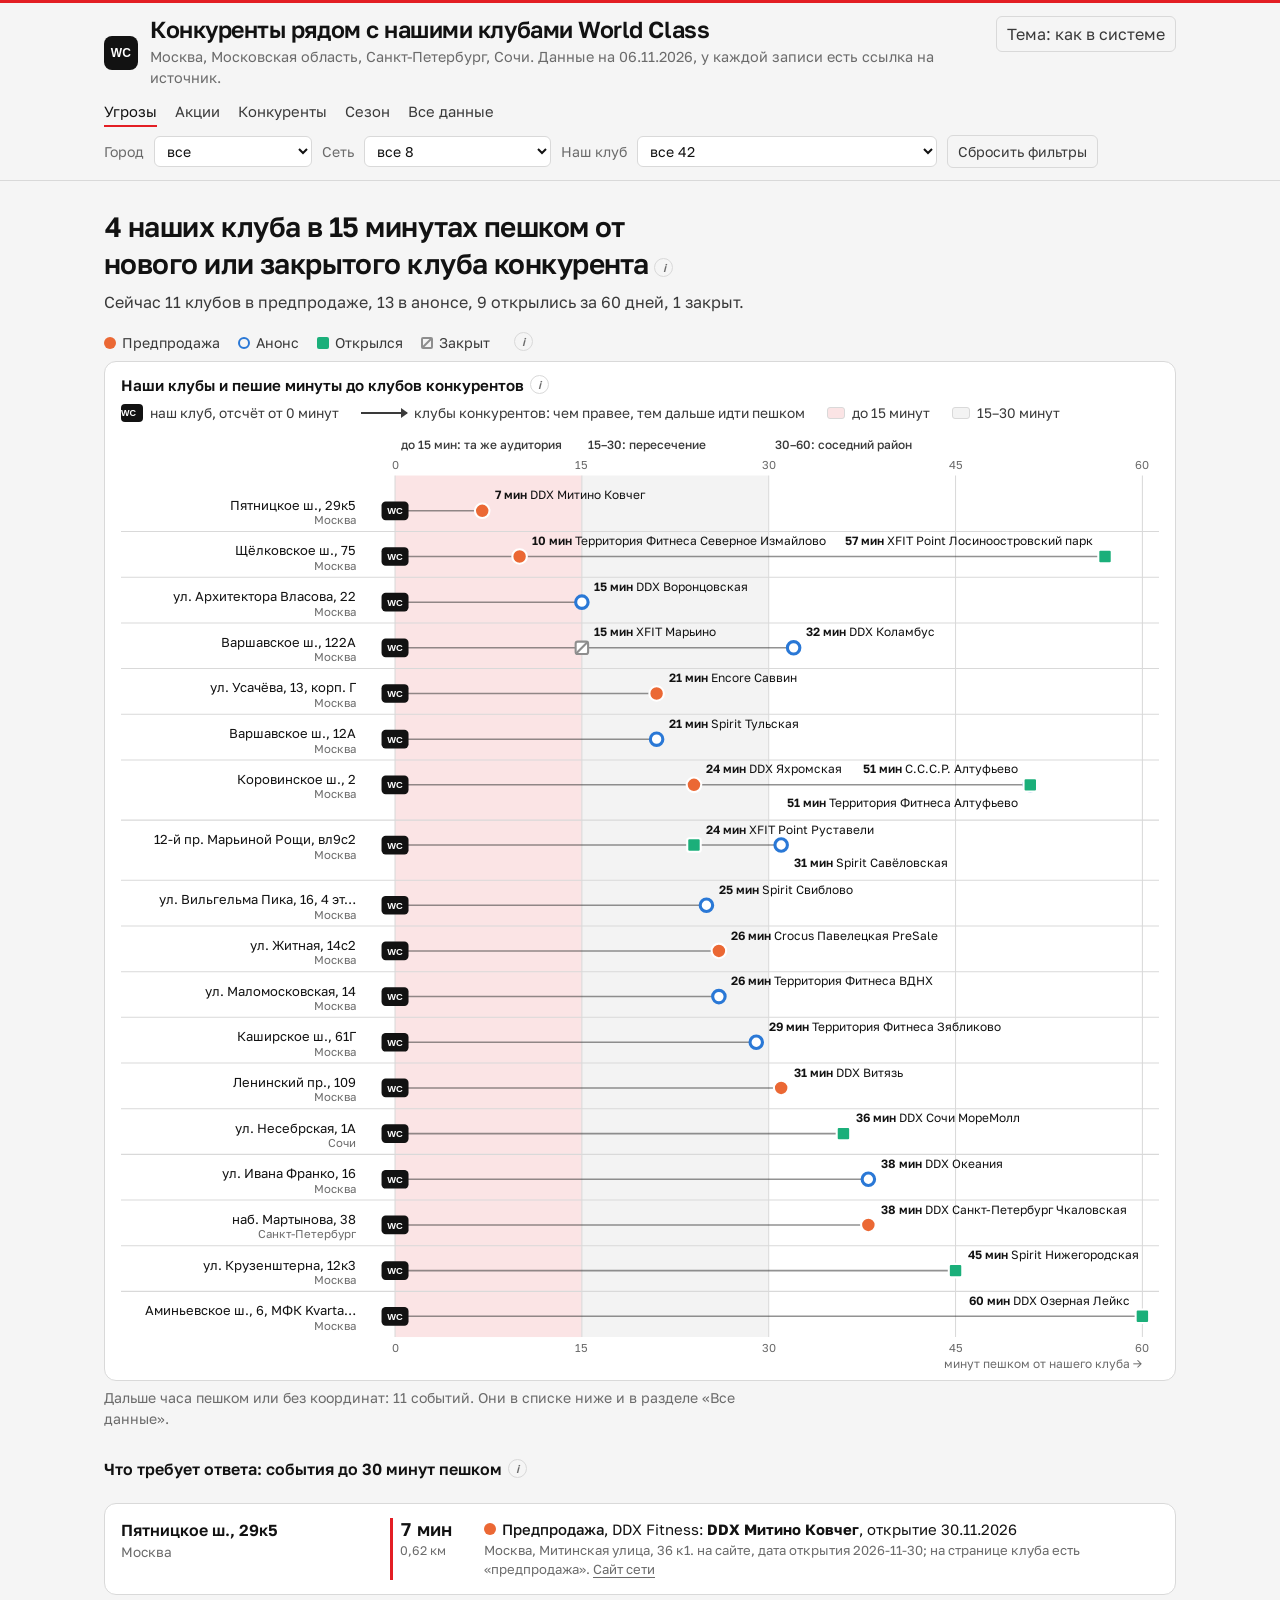
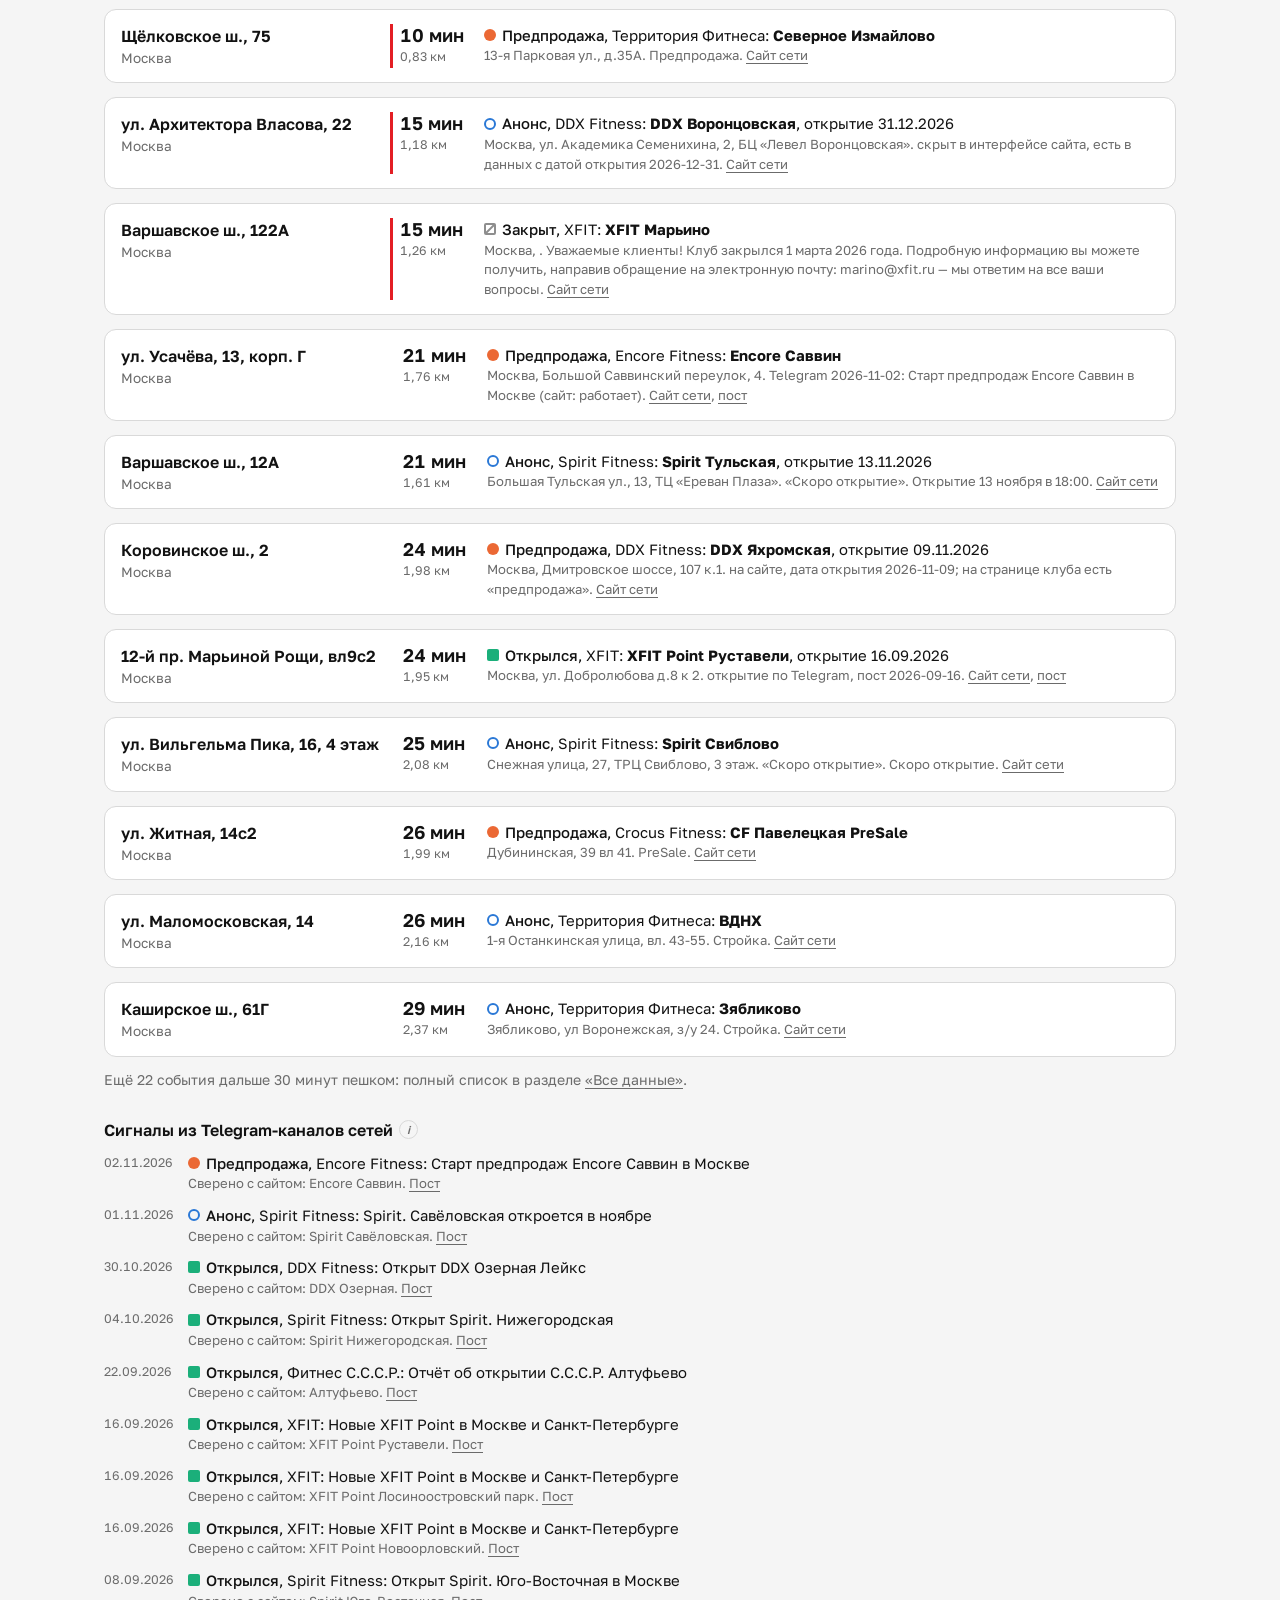
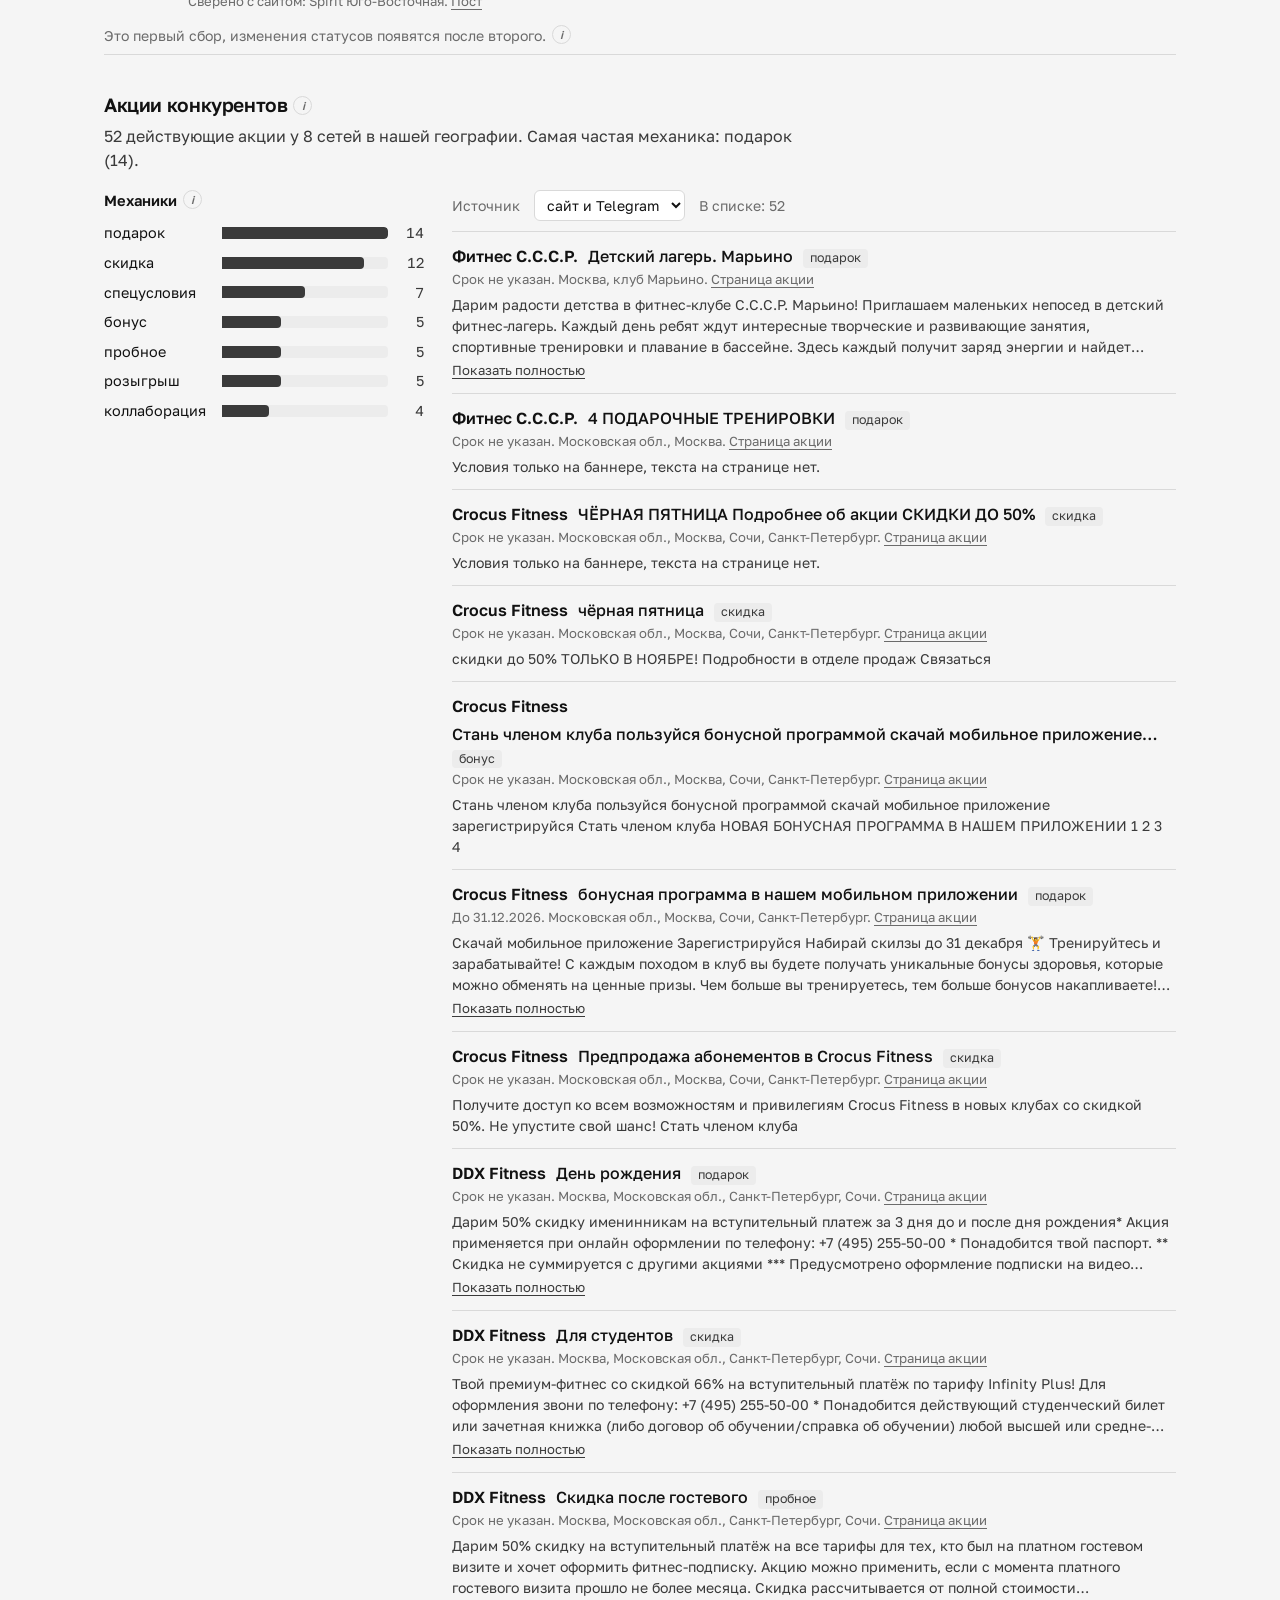
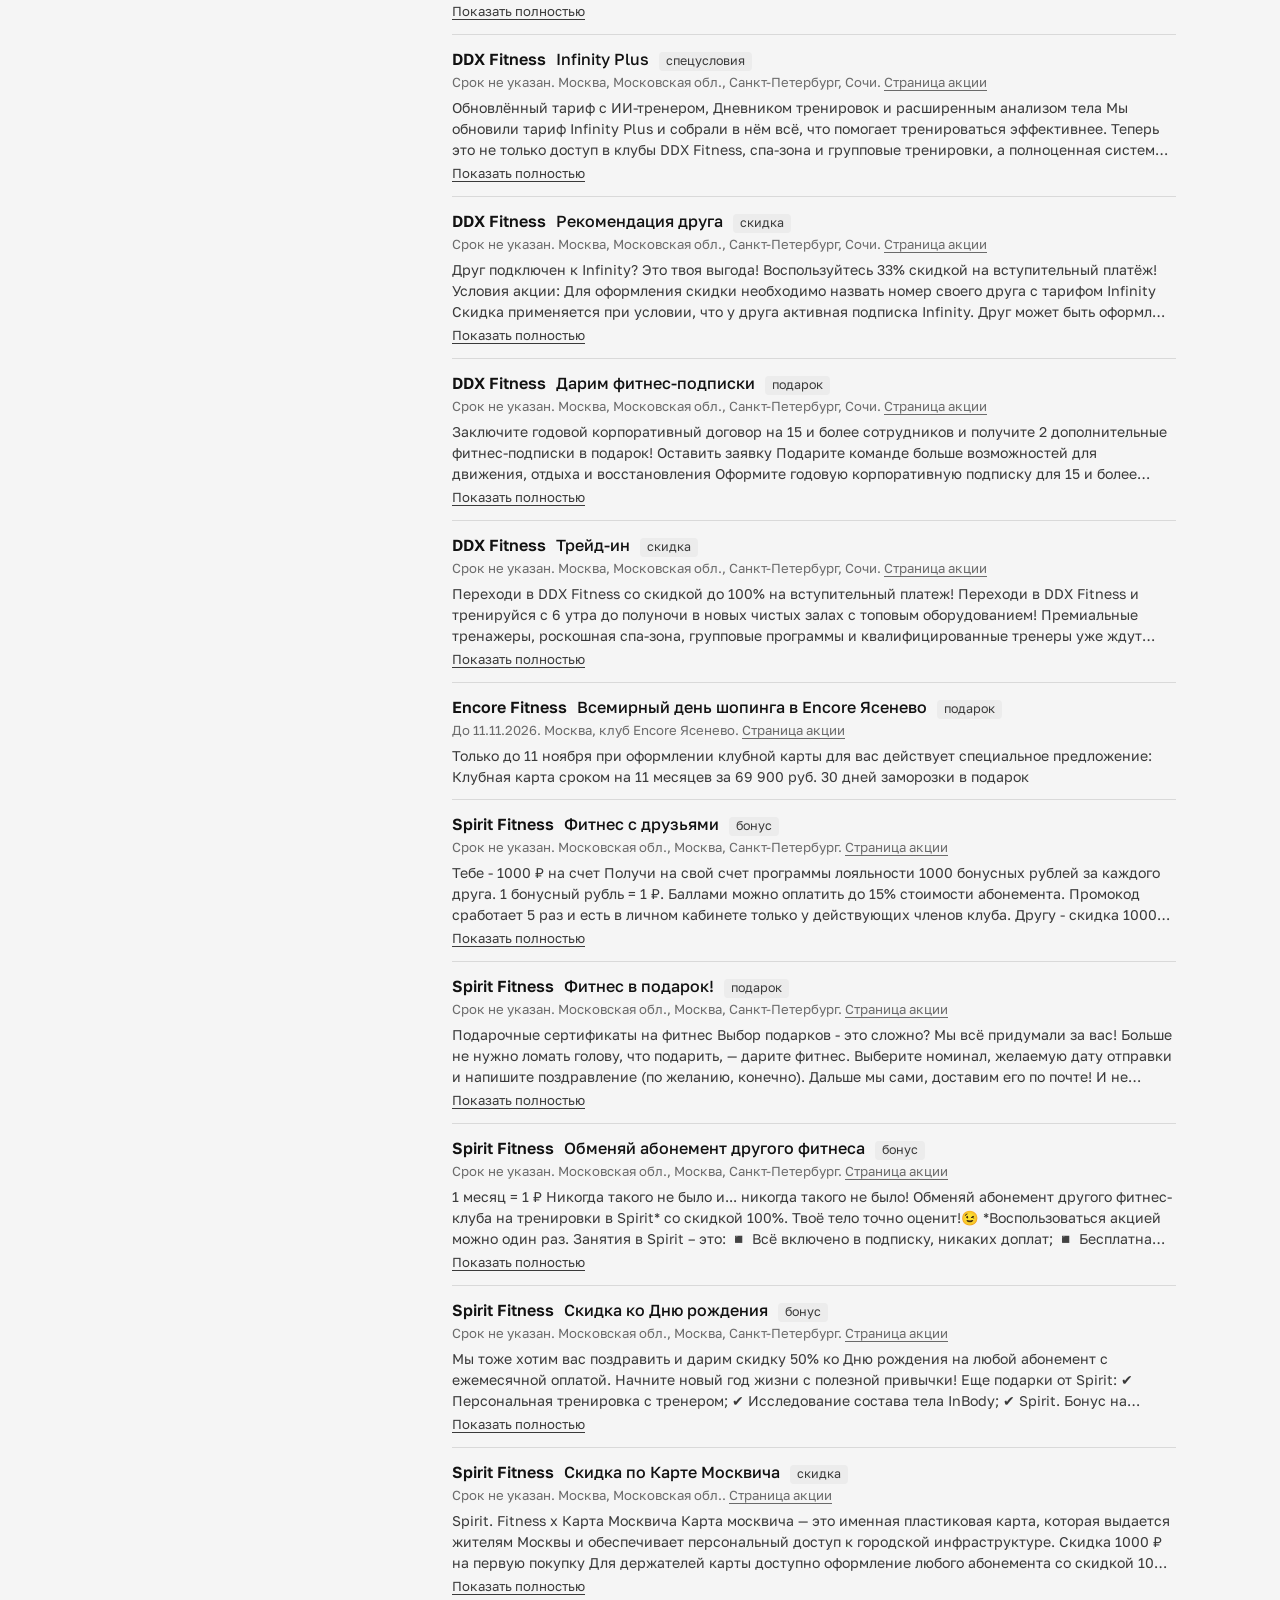
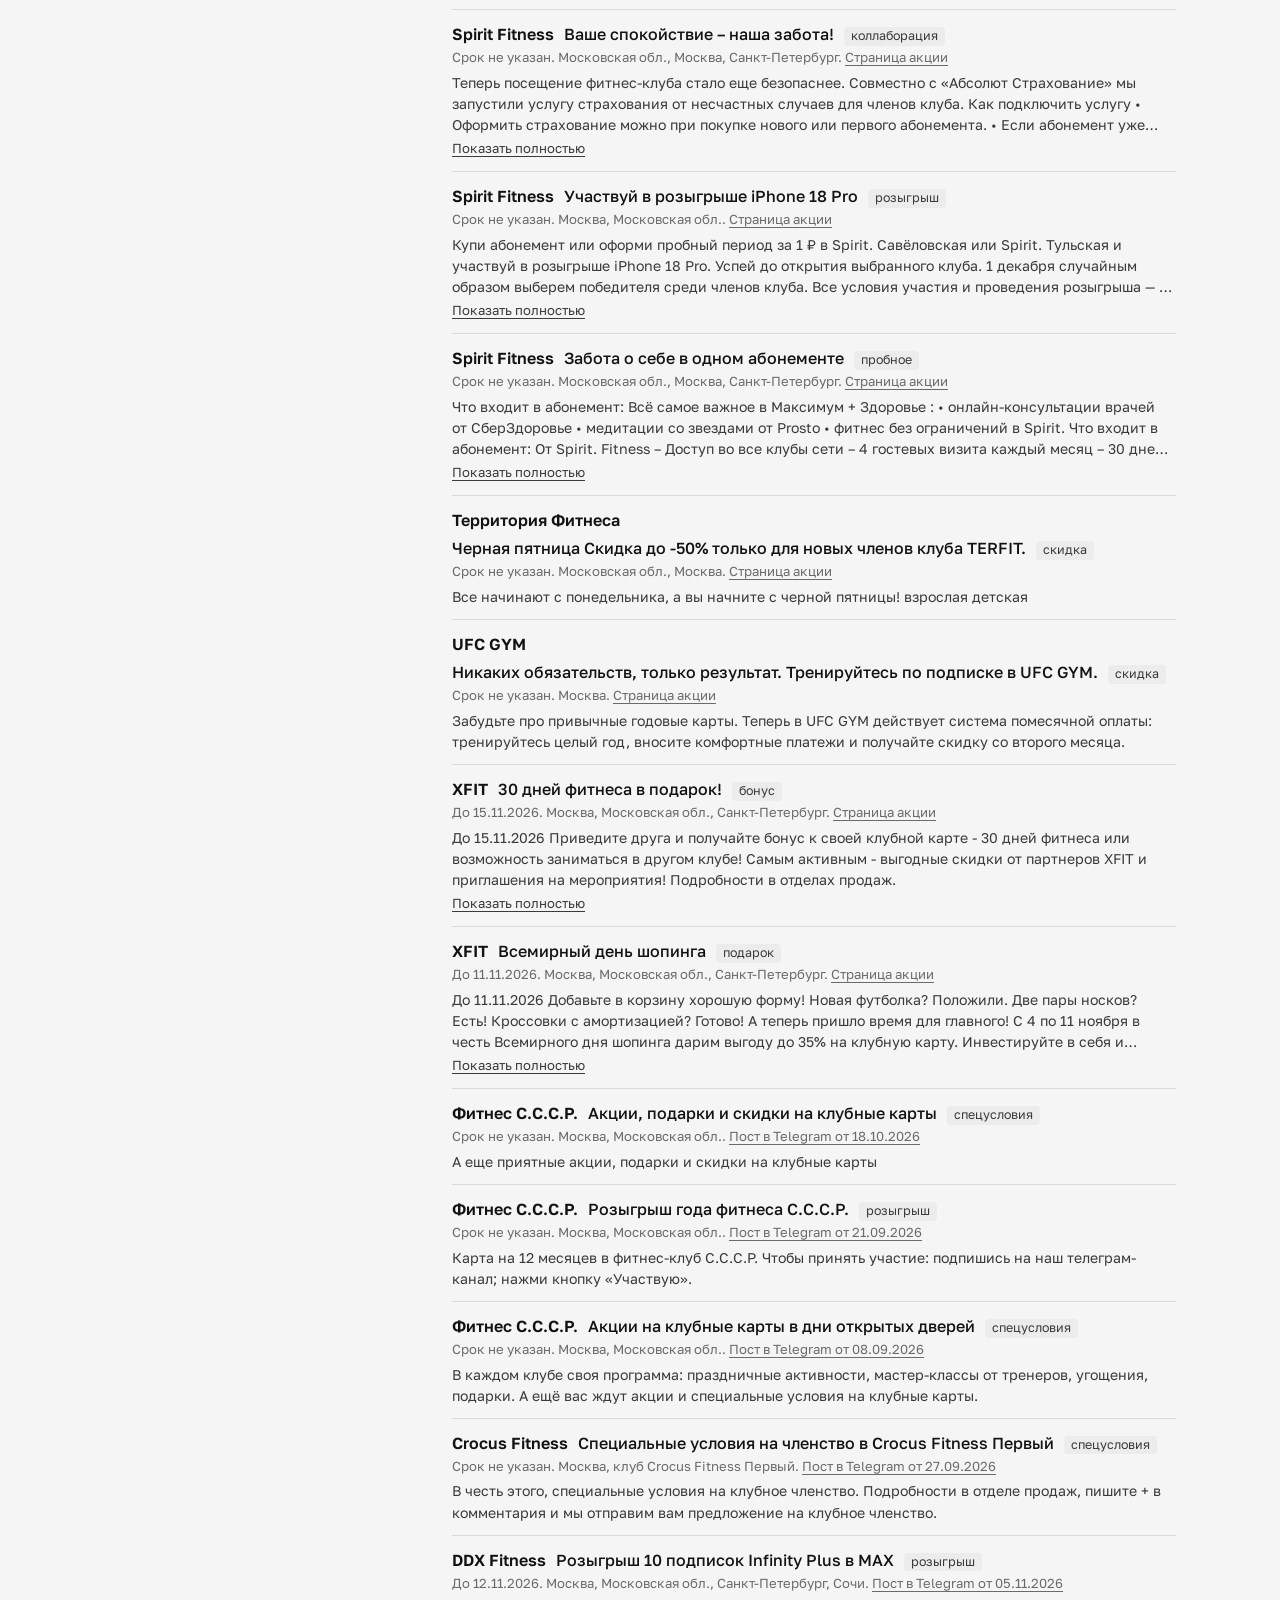
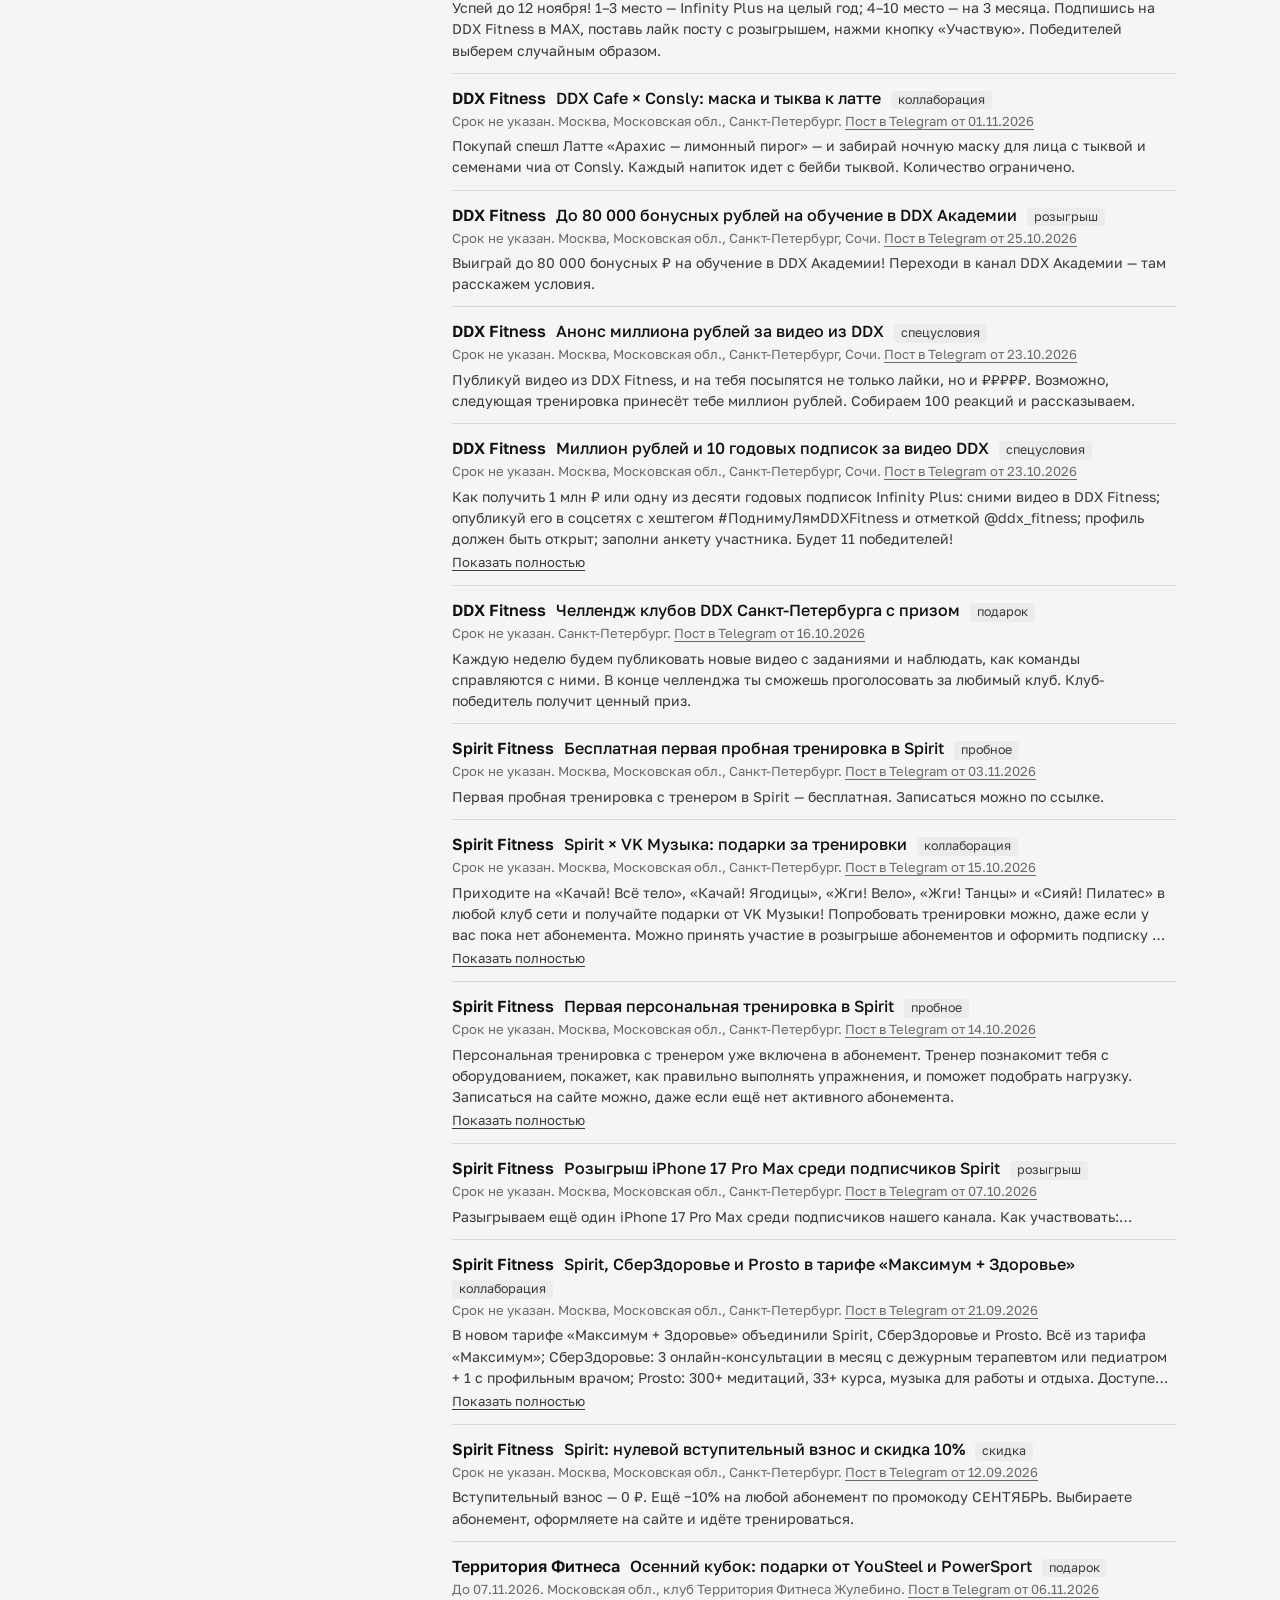
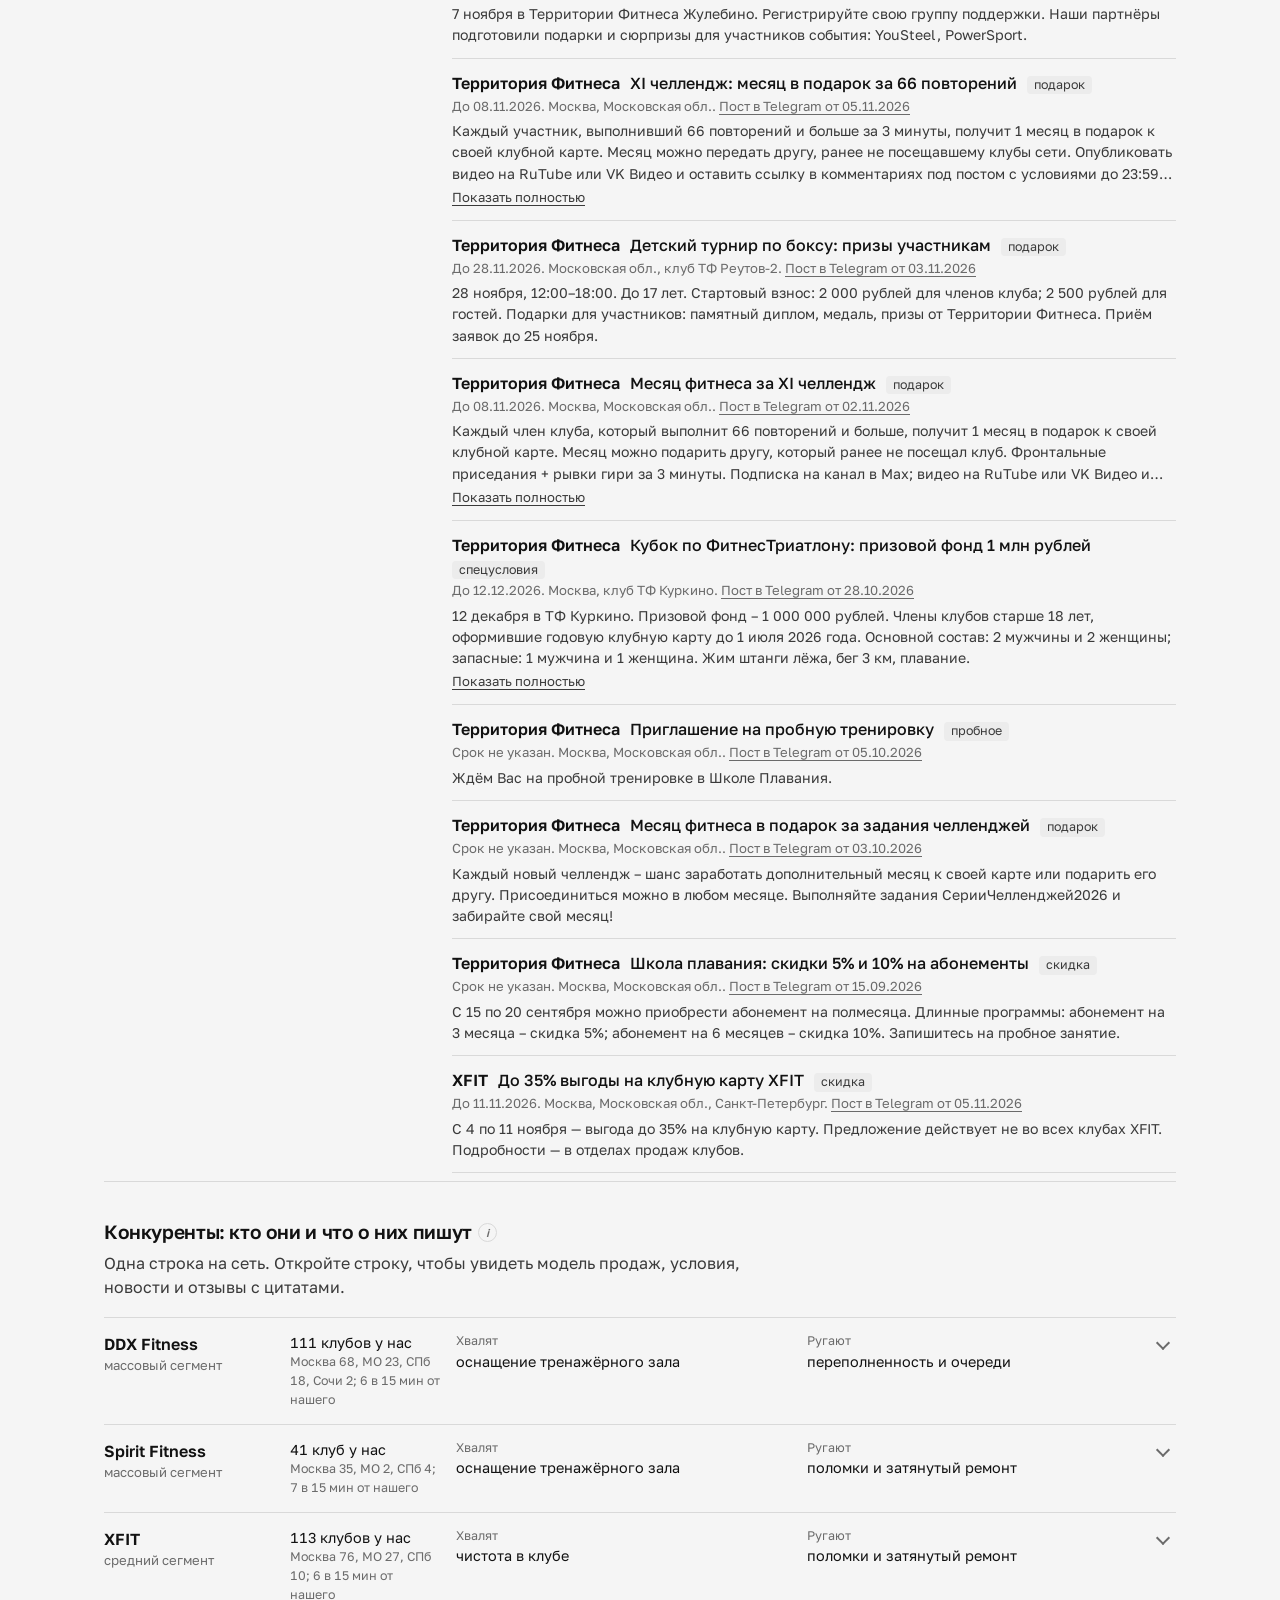
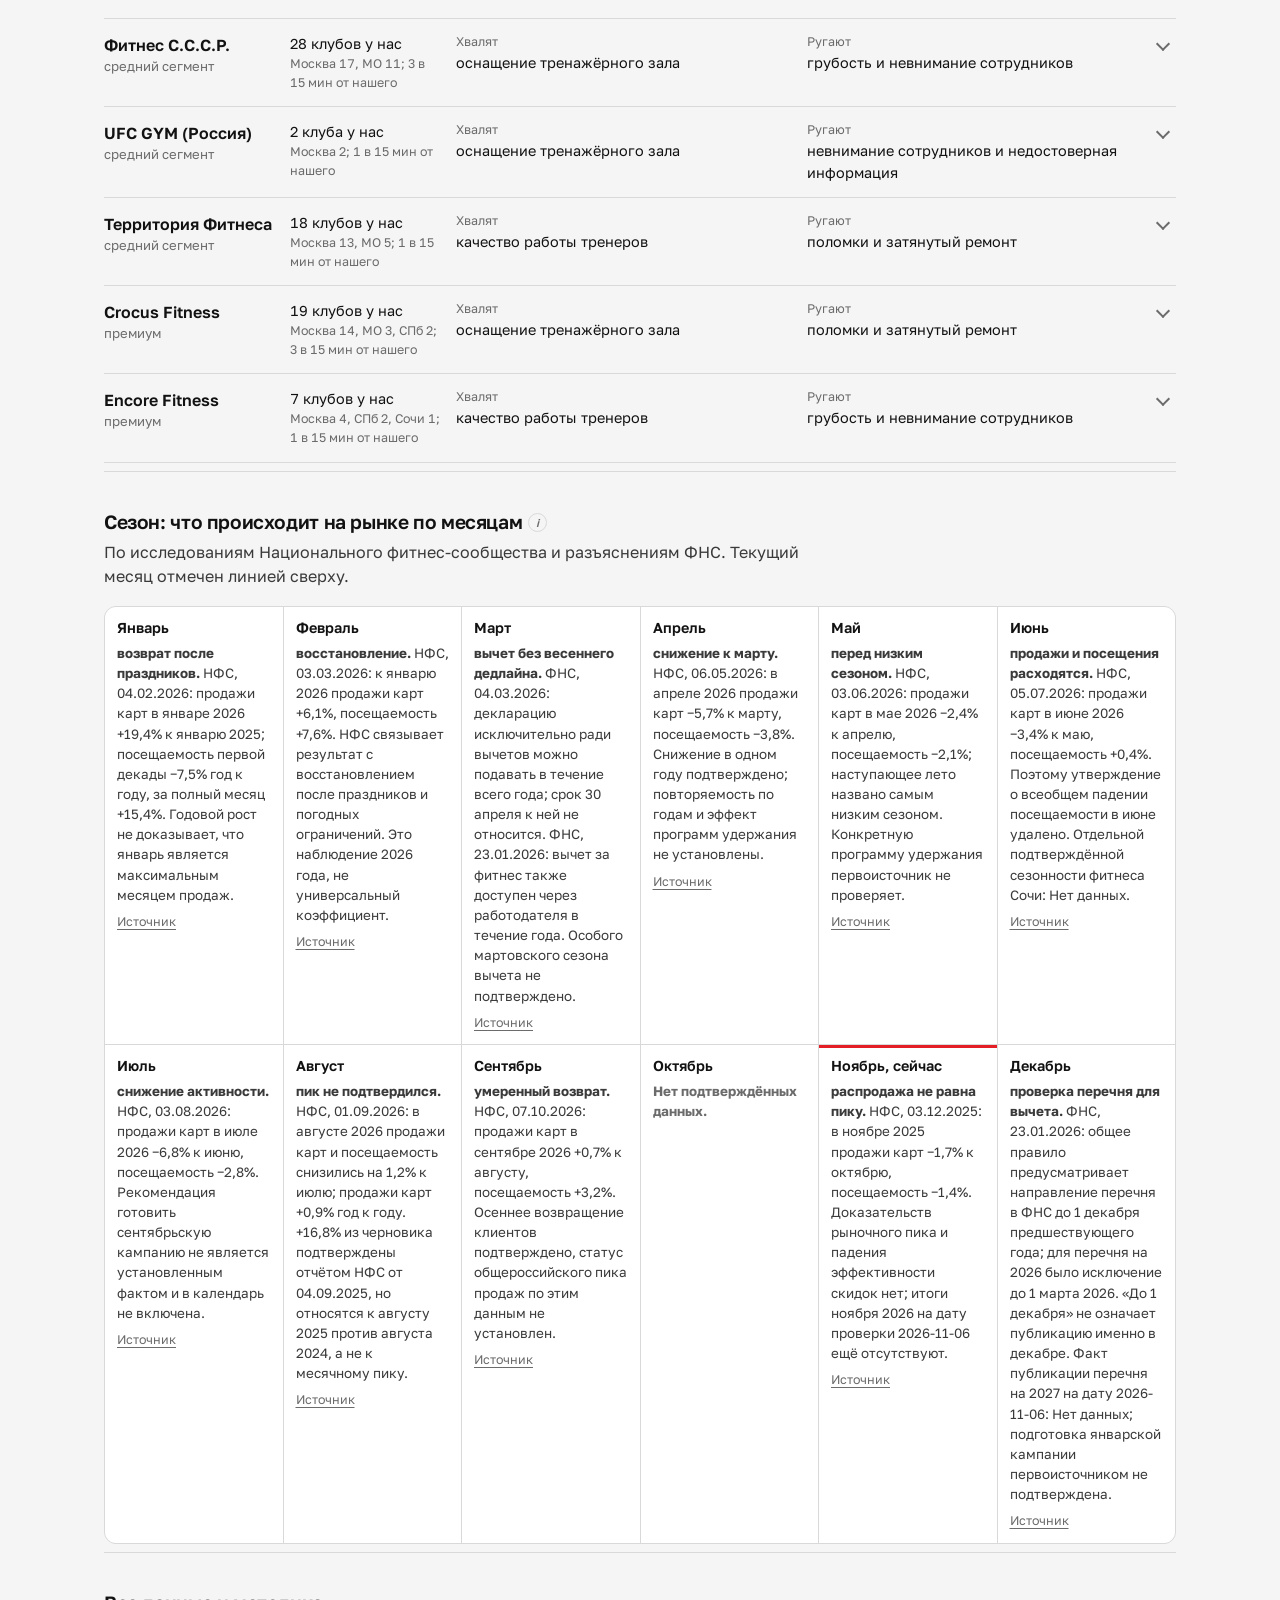
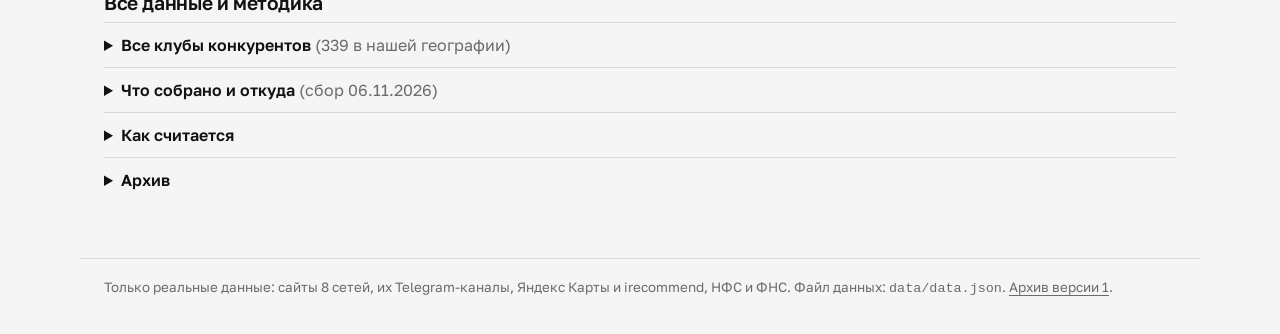
==== commit 55011669: "Стиль World Class и понятная лестница близости Палитра и акцент по CSS worldclass.ru (монохром, крас" ====
--- a/index.html
+++ b/index.html
@@ -4,10 +4,10 @@
   <meta charset="utf-8">
   <meta name="viewport" content="width=device-width, initial-scale=1">
   <meta name="robots" content="noindex, nofollow">
-  <title>Конкуренты рядом с нашими клубами</title>
+  <title>Конкуренты рядом с World Class</title>
   <link rel="preconnect" href="https://fonts.googleapis.com">
   <link rel="preconnect" href="https://fonts.gstatic.com" crossorigin>
-  <link rel="stylesheet" href="https://fonts.googleapis.com/css2?family=Golos+Text:wght@400;500;600&family=Unbounded:wght@500;600&display=swap">
+  <link rel="stylesheet" href="https://fonts.googleapis.com/css2?family=Golos+Text:wght@400;500;600;700&display=swap">
   <link rel="stylesheet" href="assets/styles.css">
 </head>
 <body>
@@ -15,10 +15,10 @@
 
   <header class="masthead">
     <div class="masthead__row">
-      <div>
-        <h1>Конкуренты рядом с нашими клубами</h1>
+      <div class="masthead__title"><span class="brandmark" aria-hidden="true">WC</span><div>
+        <h1>Конкуренты рядом с нашими клубами World Class</h1>
         <p class="masthead__sub" id="sub">Москва, Московская область, Санкт-Петербург, Сочи</p>
-      </div>
+      </div></div>
       <button class="btn btn--quiet" id="themeBtn" type="button">Тема: как в системе</button>
     </div>
     <nav class="jump" aria-label="Разделы страницы">
--- a/assets/styles.css
+++ b/assets/styles.css
@@ -1,37 +1,38 @@
-/* Конкуренты рядом: одна страница сверху вниз.
-   Главный элемент: «лестница близости» (наши клубы × пешие минуты). Остальное тихое.
-   Цвета данных: палитра dataviz, слоты 1–3 (проверены валидатором в обеих темах). */
+/* Конкуренты рядом: одна страница сверху вниз. Фирменный стиль World Class (по CSS worldclass.ru):
+   монохром #121212 / #f5f5f5 / серые, один акцент красный #e31e24, скругления 12px.
+   Красный только в оформлении и отметках «внимание», данные в палитре dataviz (слоты 1–3), чтобы красный не путался с предпродажей. */
 :root {
   color-scheme: light;
-  --bg: #f3f5f6;          /* меловой, с холодным оттенком */
+  --bg: #f5f5f5;
   --surface: #ffffff;
-  --surface-2: #e8edef;
-  --ink: #15212b;         /* сланец */
-  --ink-2: #47555f;
-  --muted: #6b7882;
-  --line: #d3dade;
-  --focus: #1f4e79;
-  --zone: #e3eef2;        /* полоса 0–15 минут */
-  --s-announced: #2a78d6; /* слот 1 */
-  --s-presale: #eb6834;   /* слот 2 */
-  --s-opened: #1baf7a;    /* слот 3 */
-  --s-closed: #8e9aa2;
-  --font-body: "Golos Text", "Segoe UI", Roboto, "Helvetica Neue", Arial, sans-serif;
-  --font-display: "Unbounded", "Golos Text", "Segoe UI", Arial, sans-serif;
+  --surface-2: #ececec;
+  --ink: #121212;
+  --ink-2: #3a3a3a;
+  --muted: #6b6b6b;
+  --line: #d9d9d9;
+  --brand: #e31e24;
+  --brand-ink: #b1191c;   /* красный для текста на светлом: контраст выше */
+  --focus: #e31e24;
+  --zone: #fbe4e5;        /* полоса 0–15 минут: бледный фирменный красный */
+  --zone-2: #f3f3f3;
+  --our: #121212; --our-ink: #ffffff;
+  --s-announced: #2a78d6; --s-presale: #eb6834; --s-opened: #1baf7a; --s-closed: #8e8e8e;
+  --font-body: "Golos Text", Arial, Helvetica, sans-serif;
+  --font-display: "Golos Text", Arial, Helvetica, sans-serif;
 }
 @media (prefers-color-scheme: dark) {
   :root:where(:not([data-theme="light"])) {
     color-scheme: dark;
-    --bg: #0f1418; --surface: #172028; --surface-2: #1f2a33; --ink: #e8eef1; --ink-2: #b3c0c8; --muted: #8a99a3;
-    --line: #2c3a44; --focus: #8ab8e6; --zone: #1c2f38;
-    --s-announced: #3987e5; --s-presale: #d95926; --s-opened: #199e70; --s-closed: #6a7780;
+    --bg: #121212; --surface: #1c1c1c; --surface-2: #2a2a2a; --ink: #f5f5f5; --ink-2: #d0d0d0; --muted: #8e8e8e; --line: #2f2f2f;
+    --brand: #e9212c; --brand-ink: #f04444; --focus: #f04444; --zone: #2b1516; --zone-2: #232323; --our: #f5f5f5; --our-ink: #121212;
+    --s-announced: #3987e5; --s-presale: #d95926; --s-opened: #199e70; --s-closed: #767676;
   }
 }
 :root[data-theme="dark"] {
   color-scheme: dark;
-  --bg: #0f1418; --surface: #172028; --surface-2: #1f2a33; --ink: #e8eef1; --ink-2: #b3c0c8; --muted: #8a99a3;
-  --line: #2c3a44; --focus: #8ab8e6; --zone: #1c2f38;
-  --s-announced: #3987e5; --s-presale: #d95926; --s-opened: #199e70; --s-closed: #6a7780;
+  --bg: #121212; --surface: #1c1c1c; --surface-2: #2a2a2a; --ink: #f5f5f5; --ink-2: #d0d0d0; --muted: #8e8e8e; --line: #2f2f2f;
+  --brand: #e9212c; --brand-ink: #f04444; --focus: #f04444; --zone: #2b1516; --zone-2: #232323; --our: #f5f5f5; --our-ink: #121212;
+  --s-announced: #3987e5; --s-presale: #d95926; --s-opened: #199e70; --s-closed: #767676;
 }
 
 * { box-sizing: border-box; }
@@ -42,7 +43,7 @@
 a:hover { text-decoration-color: var(--ink); }
 :focus-visible { outline: 2px solid var(--focus); outline-offset: 2px; border-radius: 3px; }
 .skip { position: absolute; left: -999px; } .skip:focus { left: 12px; top: 12px; z-index: 20; background: var(--surface); padding: 6px 10px; }
-h1, h2 { font-family: var(--font-display); font-weight: 600; letter-spacing: -0.01em; text-wrap: balance; }
+h1, h2 { font-family: var(--font-display); font-weight: 600; letter-spacing: -0.02em; text-wrap: balance; }
 h1 { font-size: 1.45rem; margin: 0; line-height: 1.2; }
 h2 { font-size: 1.2rem; margin: 0 0 4px; }
 h3 { font-size: 1rem; font-weight: 600; margin: 0; }
@@ -50,13 +51,15 @@
 .num { font-variant-numeric: tabular-nums; }
 
 /* шапка */
-.masthead { position: sticky; top: 0; z-index: 10; background: var(--bg); border-bottom: 1px solid var(--line); }
+.masthead { position: sticky; top: 0; z-index: 10; background: var(--bg); border-bottom: 1px solid var(--line); box-shadow: inset 0 3px 0 var(--brand); }
+.brandmark { display: inline-grid; place-items: center; width: 34px; height: 34px; border-radius: 8px; background: var(--our); color: var(--our-ink); font: 700 12px/1 Arial, Helvetica, sans-serif; letter-spacing: .02em; flex: none; }
+.masthead__title { display: flex; gap: 12px; align-items: center; }
 .masthead__row, .jump, .filters { max-width: 1120px; margin: 0 auto; padding-left: 24px; padding-right: 24px; }
 .masthead__row { display: flex; justify-content: space-between; align-items: flex-start; gap: 16px; padding-top: 16px; }
 .masthead__sub { color: var(--muted); font-size: .9rem; margin-top: 2px; }
 .jump { display: flex; flex-wrap: wrap; gap: 4px 18px; padding-top: 10px; font-size: .92rem; }
 .jump a { text-decoration: none; color: var(--ink-2); padding: 2px 0; border-bottom: 2px solid transparent; }
-.jump a:hover, .jump a.is-on { color: var(--ink); border-bottom-color: var(--ink); }
+.jump a:hover, .jump a.is-on { color: var(--ink); border-bottom-color: var(--brand); }
 .filters { display: flex; flex-wrap: wrap; align-items: center; gap: 6px 10px; padding-top: 8px; padding-bottom: 12px; font-size: .88rem; }
 .filters label { color: var(--muted); }
 select, input[type="search"] { font: inherit; color: var(--ink); background: var(--surface); border: 1px solid var(--line); border-radius: 6px; padding: 5px 8px; max-width: 100%; }
@@ -69,7 +72,7 @@
 .block { padding: 36px 0 8px; border-top: 1px solid var(--line); }
 .block--hero { border-top: 0; padding-top: 28px; }
 .lede { color: var(--ink-2); max-width: 70ch; margin-bottom: 18px; }
-.headline { font-family: var(--font-display); font-weight: 500; font-size: clamp(1.25rem, 2.6vw, 1.75rem); line-height: 1.3; max-width: 32ch; margin: 0 0 8px; text-wrap: balance; }
+.headline { font-family: var(--font-display); font-weight: 600; letter-spacing: -0.02em; font-size: clamp(1.25rem, 2.6vw, 1.75rem); line-height: 1.3; max-width: 32ch; margin: 0 0 8px; text-wrap: balance; }
 .headline .num { font-weight: 600; }
 .note { color: var(--muted); font-size: .88rem; max-width: 75ch; }
 
@@ -84,7 +87,7 @@
 .mark--closed::after { content: ""; position: absolute; left: -2px; right: -2px; top: 3px; height: 2px; background: var(--s-closed); transform: rotate(-45deg); }
 
 /* лестница близости */
-.ladder { background: var(--surface); border: 1px solid var(--line); border-radius: 10px; padding: 12px 16px 8px; overflow-x: auto; }
+.ladder { background: var(--surface); border: 1px solid var(--line); border-radius: 12px; padding: 12px 16px 8px; overflow-x: auto; }
 .ladder svg { display: block; min-width: 640px; width: 100%; height: auto; font-family: var(--font-body); }
 .ladder .axis text { fill: var(--muted); font-size: 11px; }
 .ladder .row-label { fill: var(--ink); font-size: 12.5px; }
@@ -101,7 +104,7 @@
 
 /* что требует ответа */
 .answer { list-style: none; margin: 22px 0 0; padding: 0; display: grid; gap: 14px; }
-.club { background: var(--surface); border: 1px solid var(--line); border-radius: 10px; padding: 14px 16px; display: grid; grid-template-columns: minmax(180px, 260px) 1fr; gap: 6px 22px; }
+.club { background: var(--surface); border: 1px solid var(--line); border-radius: 12px; padding: 14px 16px; display: grid; grid-template-columns: minmax(180px, 260px) 1fr; gap: 6px 22px; }
 .club__name { font-weight: 600; }
 .club__city { color: var(--muted); font-size: .85rem; }
 .threats { list-style: none; margin: 0; padding: 0; display: grid; gap: 10px; }
@@ -112,7 +115,7 @@
 .threat__what { font-size: .93rem; }
 .threat__what .meta { color: var(--muted); font-size: .82rem; }
 .state { display: inline-flex; align-items: center; gap: 6px; font-weight: 500; }
-.near { box-shadow: inset 3px 0 0 var(--ink); padding-left: 10px; margin-left: -13px; }
+.near { box-shadow: inset 3px 0 0 var(--brand); padding-left: 10px; margin-left: -13px; }
 
 /* акции */
 .split { display: grid; grid-template-columns: minmax(240px, 320px) 1fr; gap: 28px; align-items: start; }
@@ -161,11 +164,11 @@
 .cite { color: var(--muted); font-size: .8rem; }
 
 /* сезон */
-.months { display: grid; grid-template-columns: repeat(6, 1fr); gap: 1px; background: var(--line); border: 1px solid var(--line); border-radius: 10px; overflow: hidden; }
+.months { display: grid; grid-template-columns: repeat(6, 1fr); gap: 1px; background: var(--line); border: 1px solid var(--line); border-radius: 12px; overflow: hidden; }
 .month { background: var(--surface); padding: 10px 12px 12px; font-size: .84rem; min-height: 120px; }
 .month h3 { font-size: .9rem; margin-bottom: 4px; }
 .month p { color: var(--ink-2); }
-.month--now { box-shadow: inset 0 3px 0 var(--ink); }
+.month--now { box-shadow: inset 0 3px 0 var(--brand); }
 .month--none p { color: var(--muted); }
 .month a { color: var(--muted); font-size: .78rem; }
 
@@ -181,7 +184,7 @@
 .method { color: var(--ink-2); font-size: .9rem; max-width: 80ch; padding-left: 18px; }
 .method li { margin-bottom: 6px; }
 
-.empty { color: var(--muted); padding: 14px 16px; border: 1px dashed var(--line); border-radius: 10px; }
+.empty { color: var(--muted); padding: 14px 16px; border: 1px dashed var(--line); border-radius: 12px; }
 .foot { max-width: 1120px; margin: 0 auto; padding: 18px 24px 36px; color: var(--muted); font-size: .84rem; border-top: 1px solid var(--line); }
 
 /* подсказки */
@@ -210,3 +213,24 @@
 }
 .promo--noimg { grid-template-columns: 1fr; }
 .bars .track, .bars .fill { display: block; }
+
+/* лестница близости, v2: значок нашего клуба, линейка, подписи всех точек */
+.howto { display: flex; flex-wrap: wrap; gap: 6px 22px; align-items: center; font-size: .86rem; color: var(--ink-2); margin: 2px 0 10px; }
+.howto span { display: inline-flex; align-items: center; gap: 7px; }
+.wc { display: inline-grid; place-items: center; width: 22px; height: 18px; border-radius: 4px; background: var(--our); color: var(--our-ink); font: 700 9px/1 Arial, Helvetica, sans-serif; }
+.howto .arrow { width: 46px; height: 2px; background: var(--ink-2); position: relative; }
+.howto .arrow::after { content: ""; position: absolute; right: -1px; top: -4px; border: 5px solid transparent; border-left: 7px solid var(--ink-2); border-right: 0; }
+.howto .swatch { width: 18px; height: 12px; border-radius: 3px; background: var(--zone); border: 1px solid var(--line); }
+.howto .swatch--2 { background: var(--zone-2); }
+.ladder .zone2 { fill: var(--zone-2); }
+.ladder .band-label { fill: var(--ink-2); font-size: 11.5px; font-weight: 500; }
+.ladder .tick { fill: var(--muted); font-size: 11px; }
+.ladder .axis-title { fill: var(--muted); font-size: 11.5px; }
+.ladder .ruler { stroke: var(--ink-2); stroke-width: 1.5; opacity: .55; }
+.ladder .our-box { fill: var(--our); }
+.ladder .our-txt { fill: var(--our-ink); font: 700 9px Arial, Helvetica, sans-serif; }
+.ladder .row-sub { fill: var(--muted); font-size: 11px; }
+.ladder .dlabel { fill: var(--ink); font-size: 11.5px; }
+.ladder .dlabel .m { font-weight: 600; }
+.ladder .rowsep { stroke: var(--line); stroke-width: 1; }
+#themeBtn { white-space: nowrap; flex: none; }
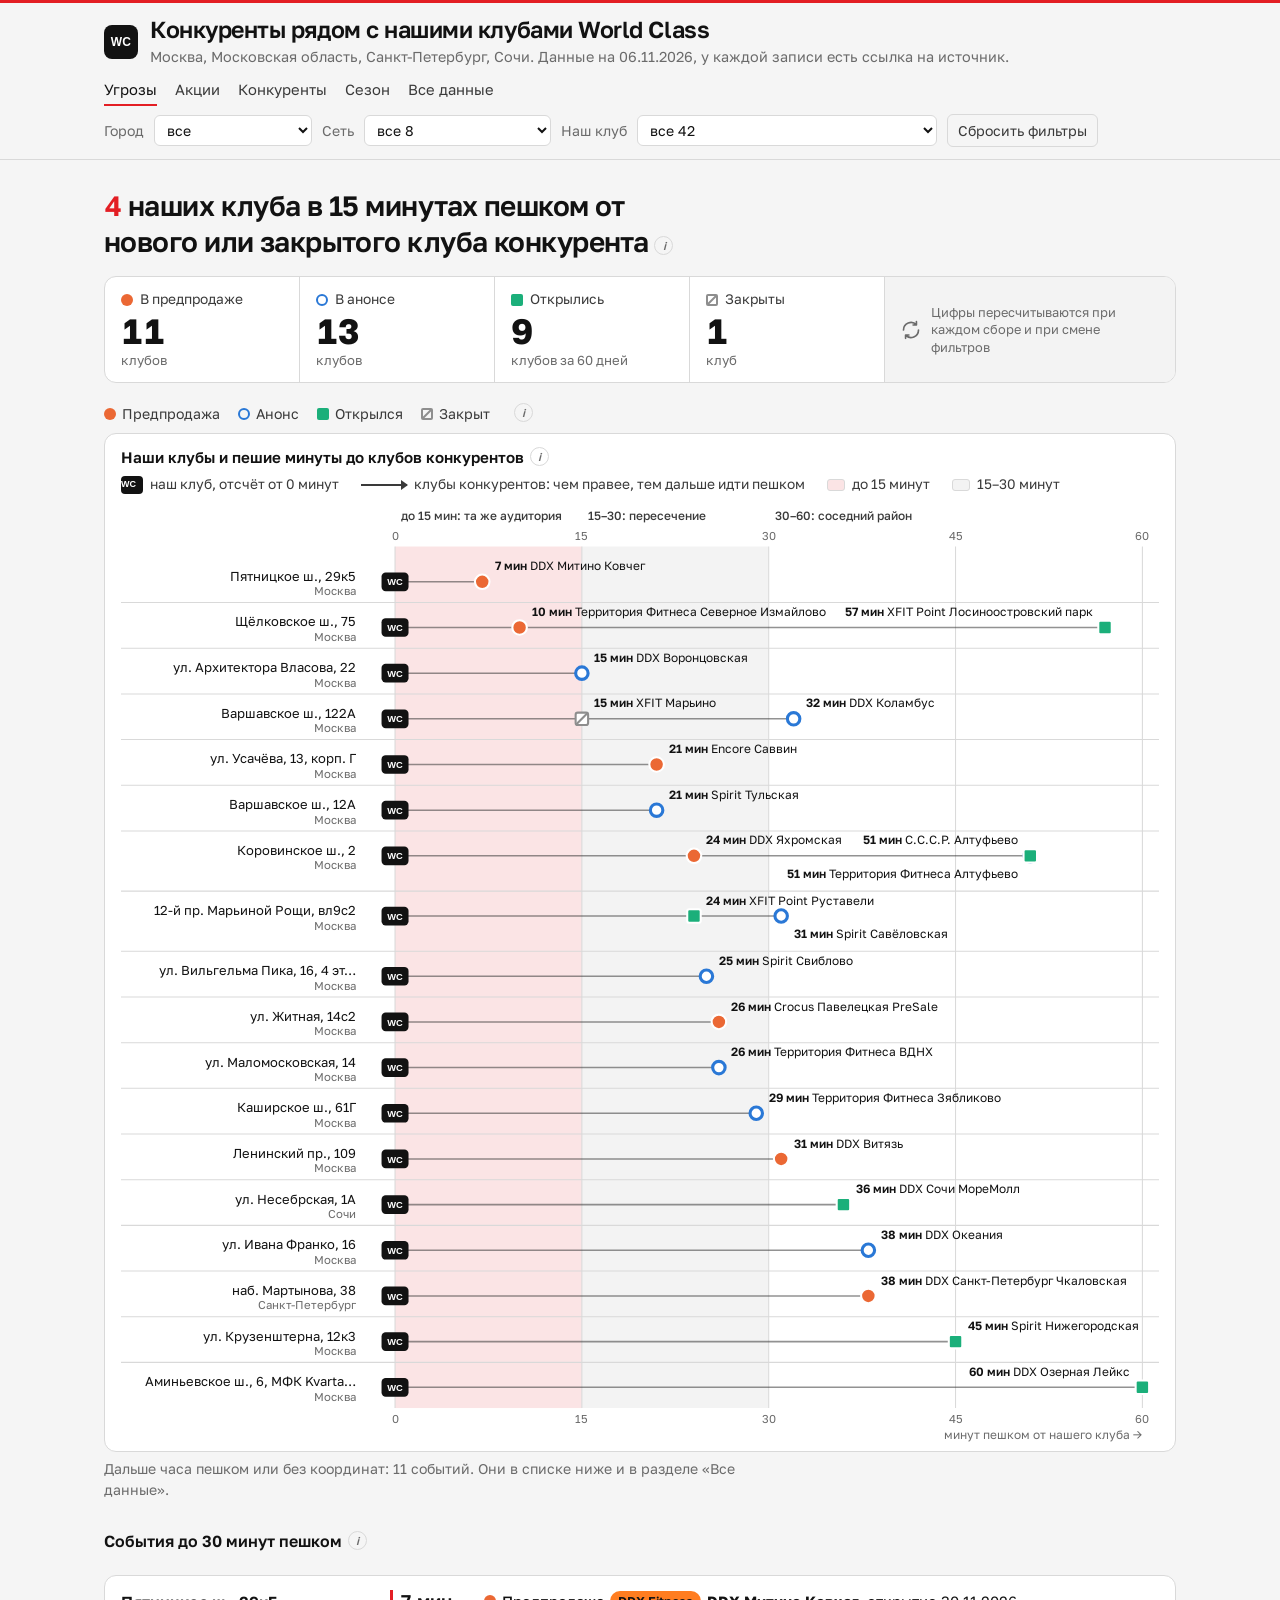
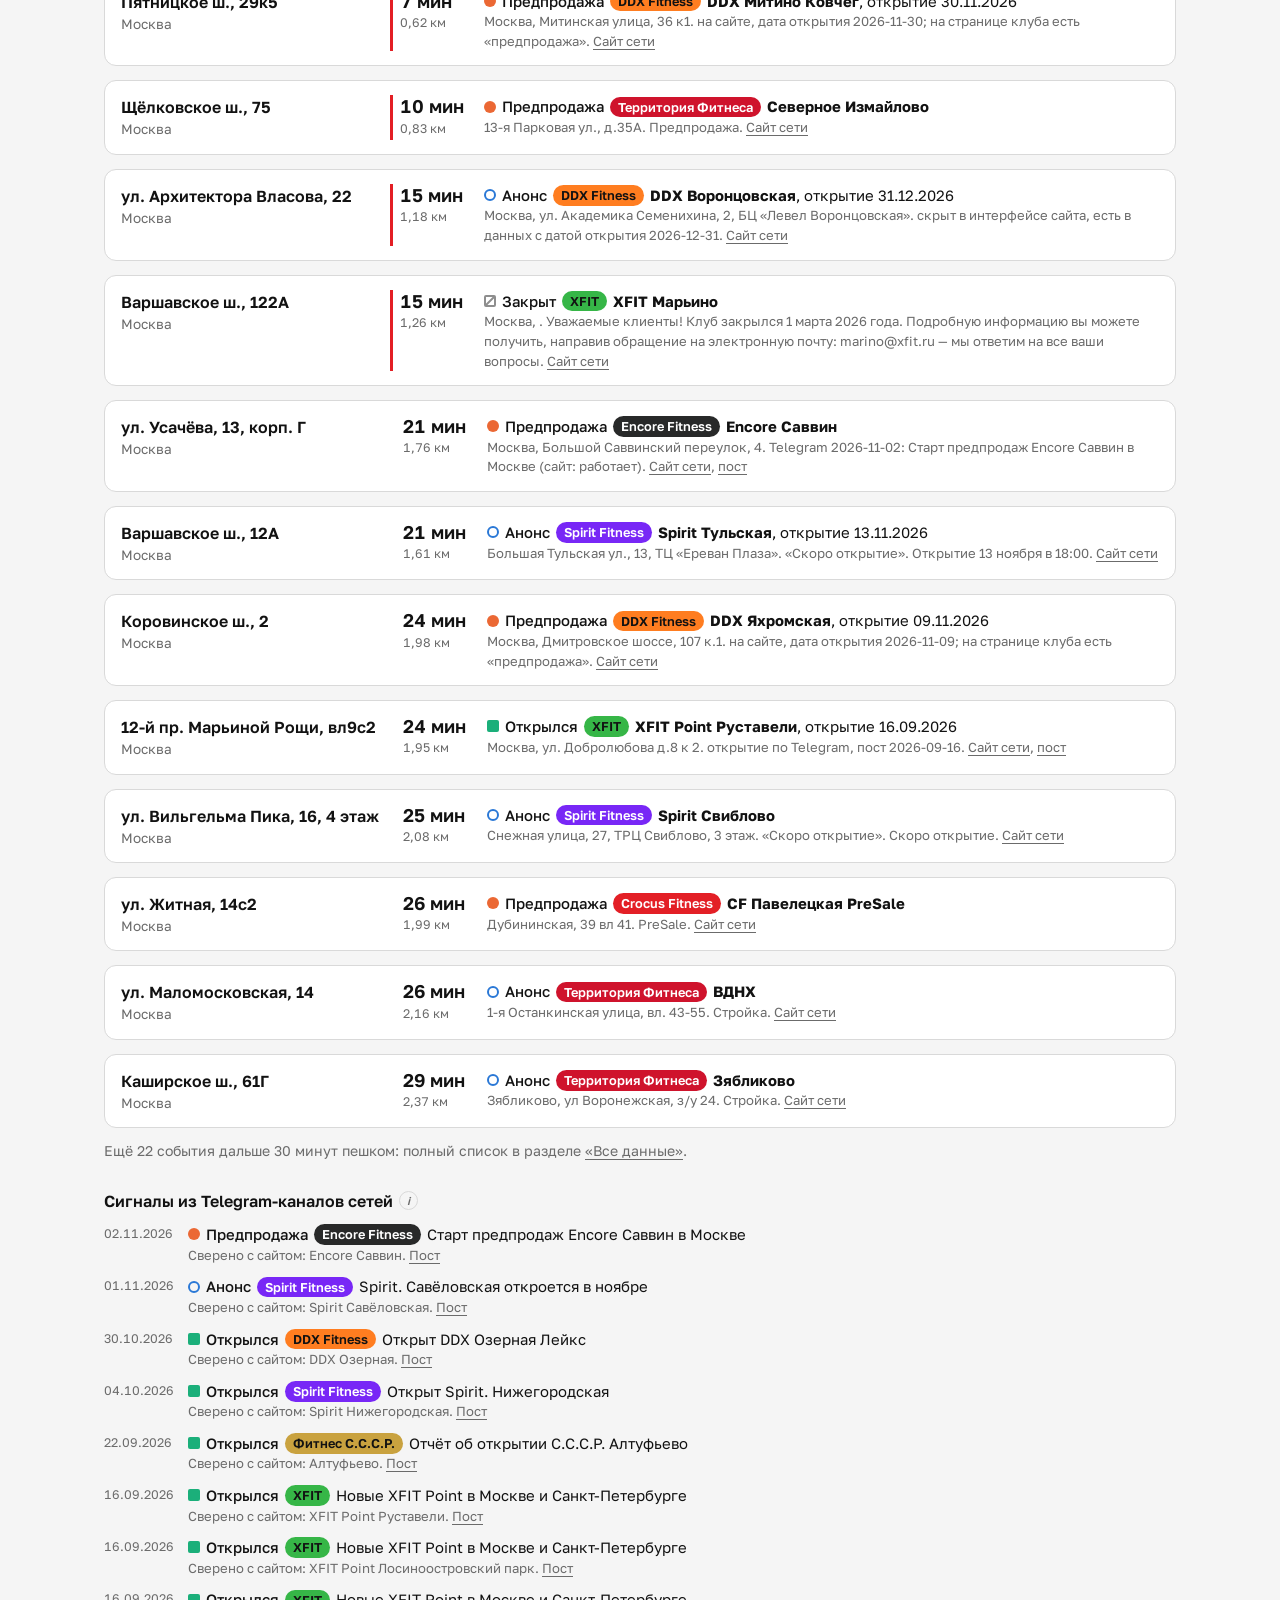
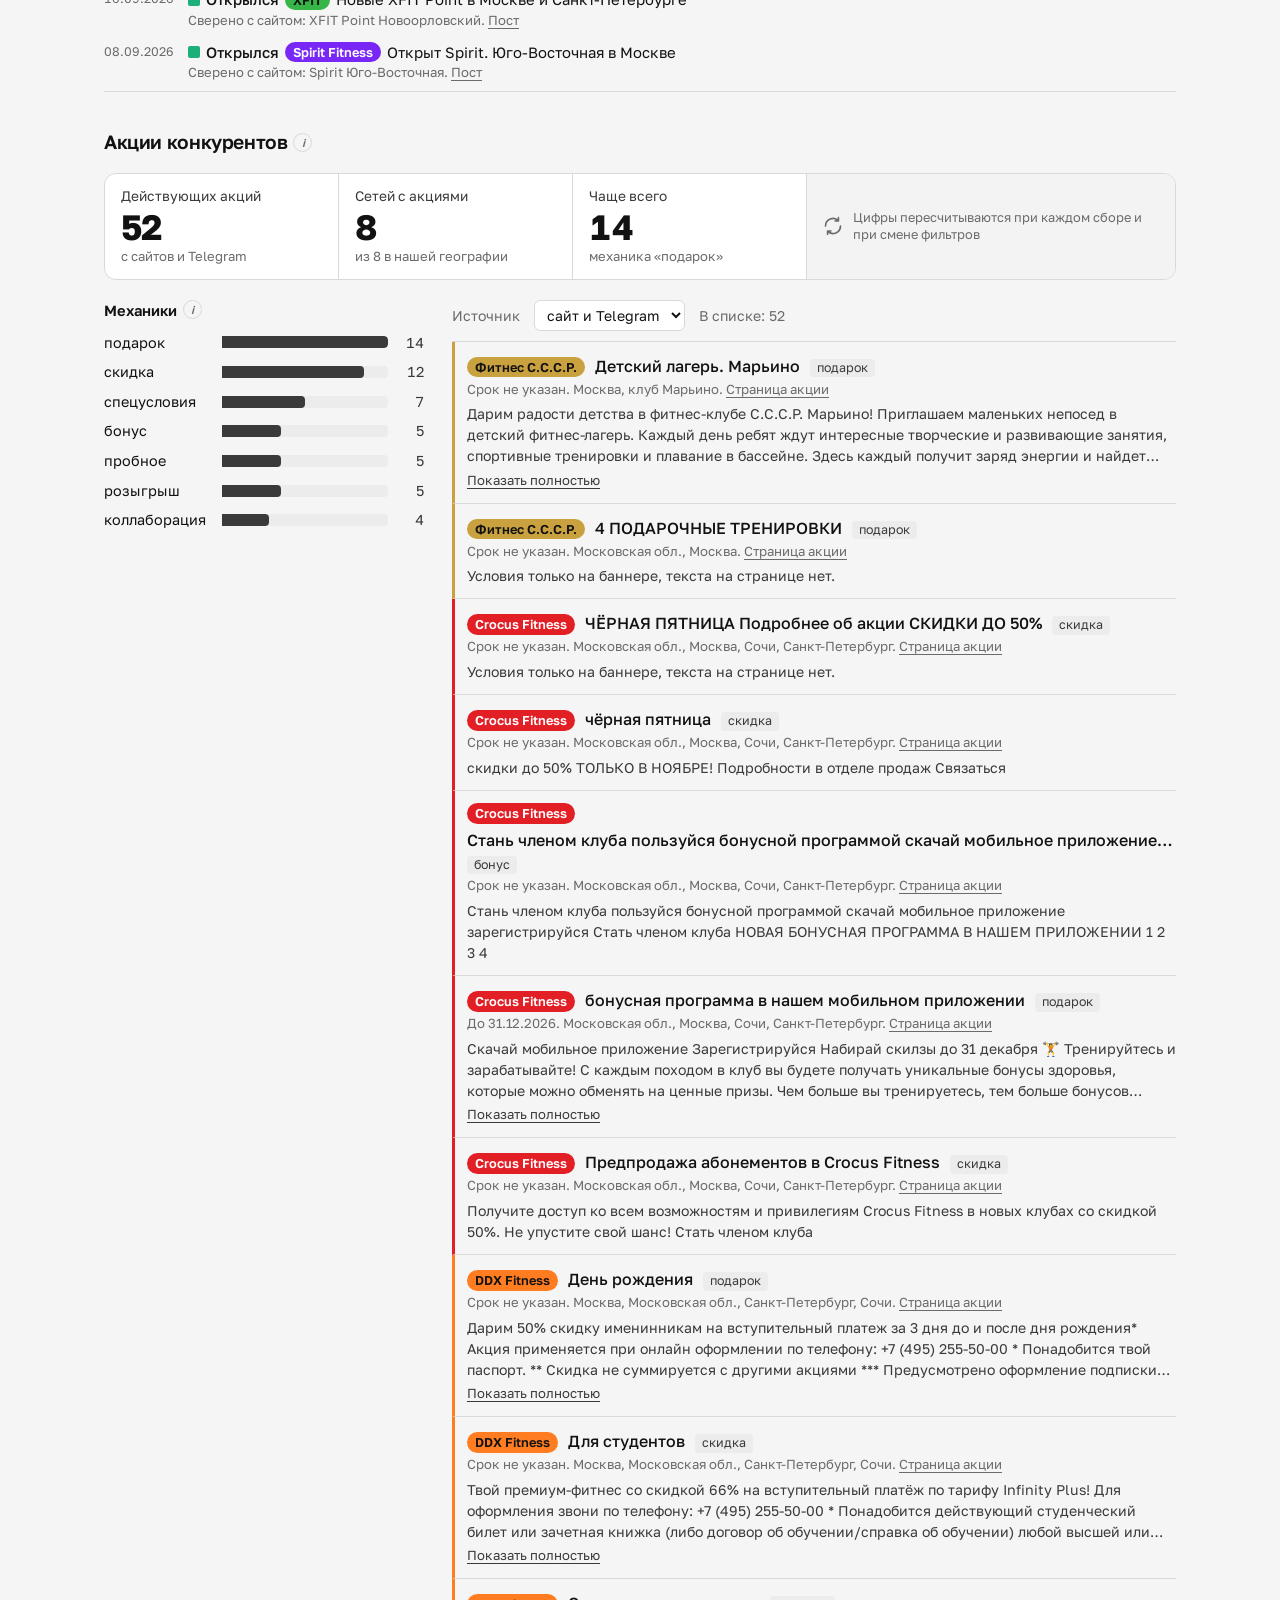
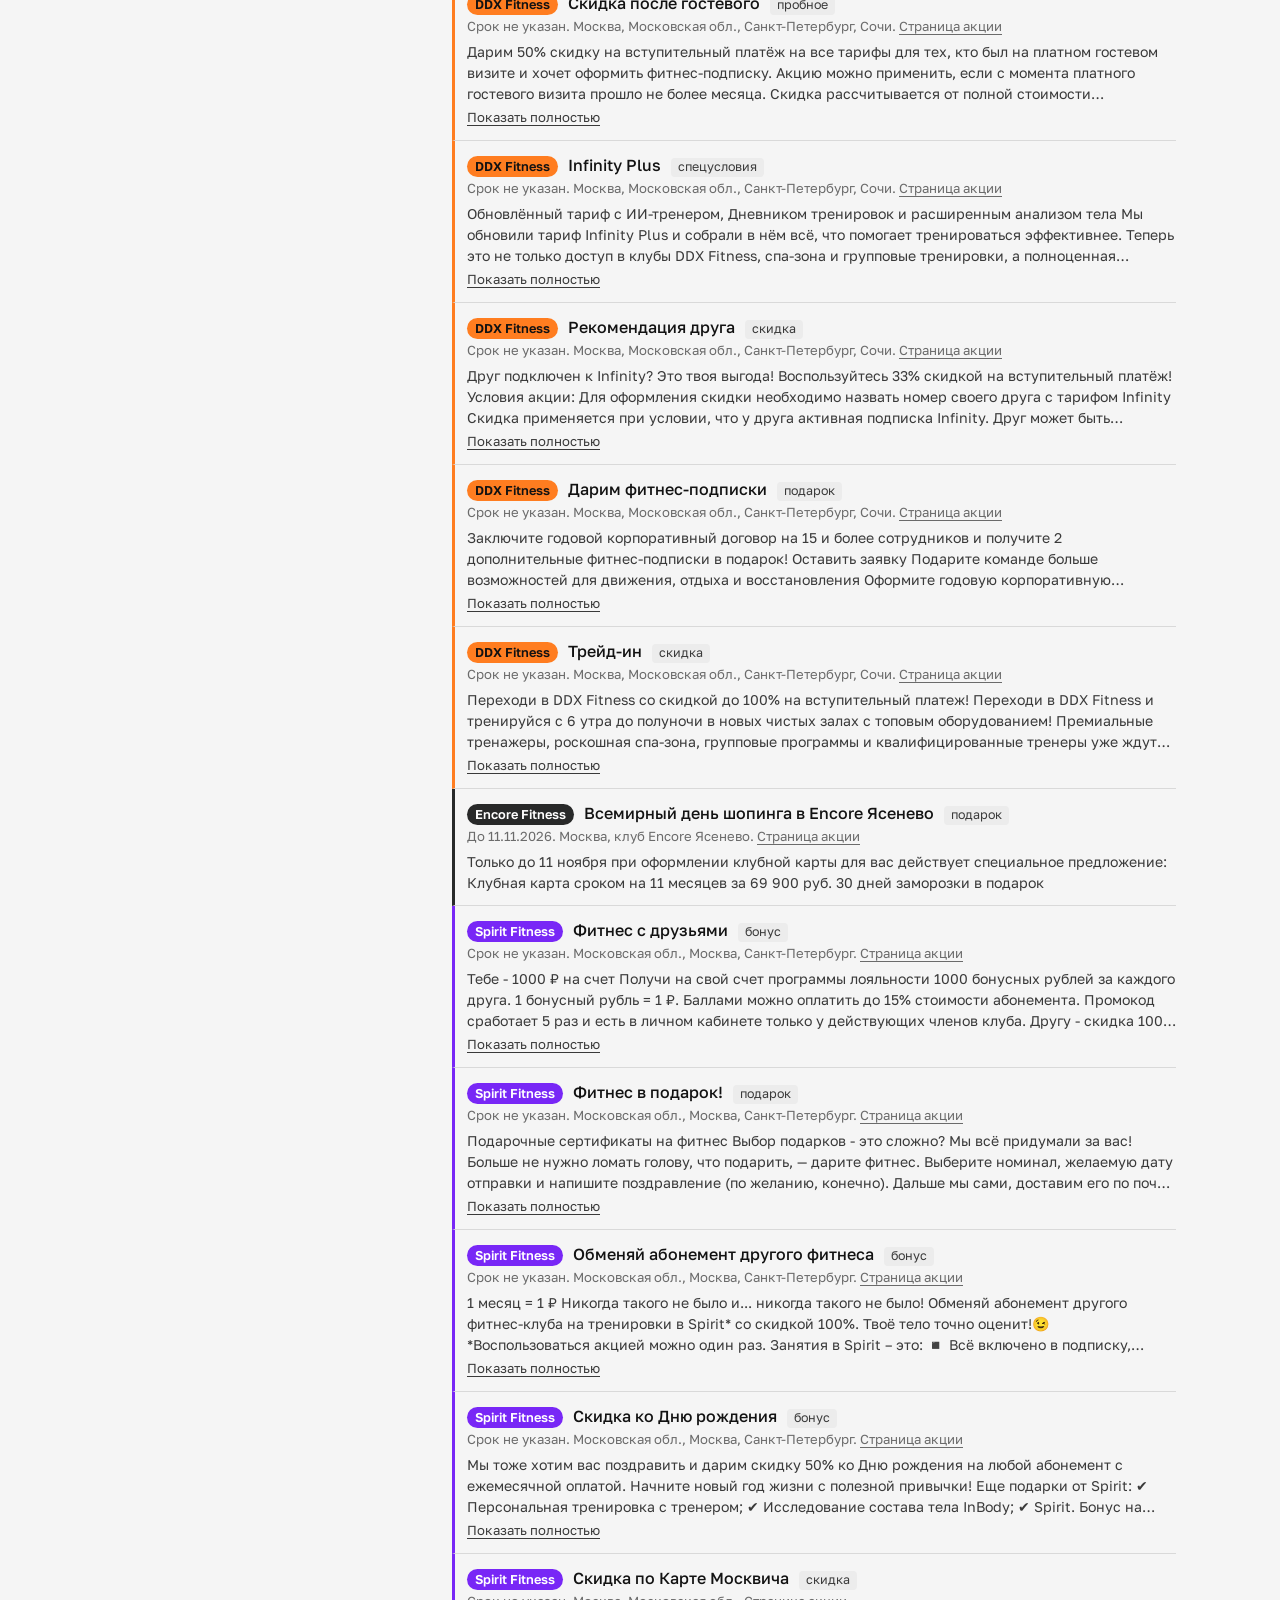
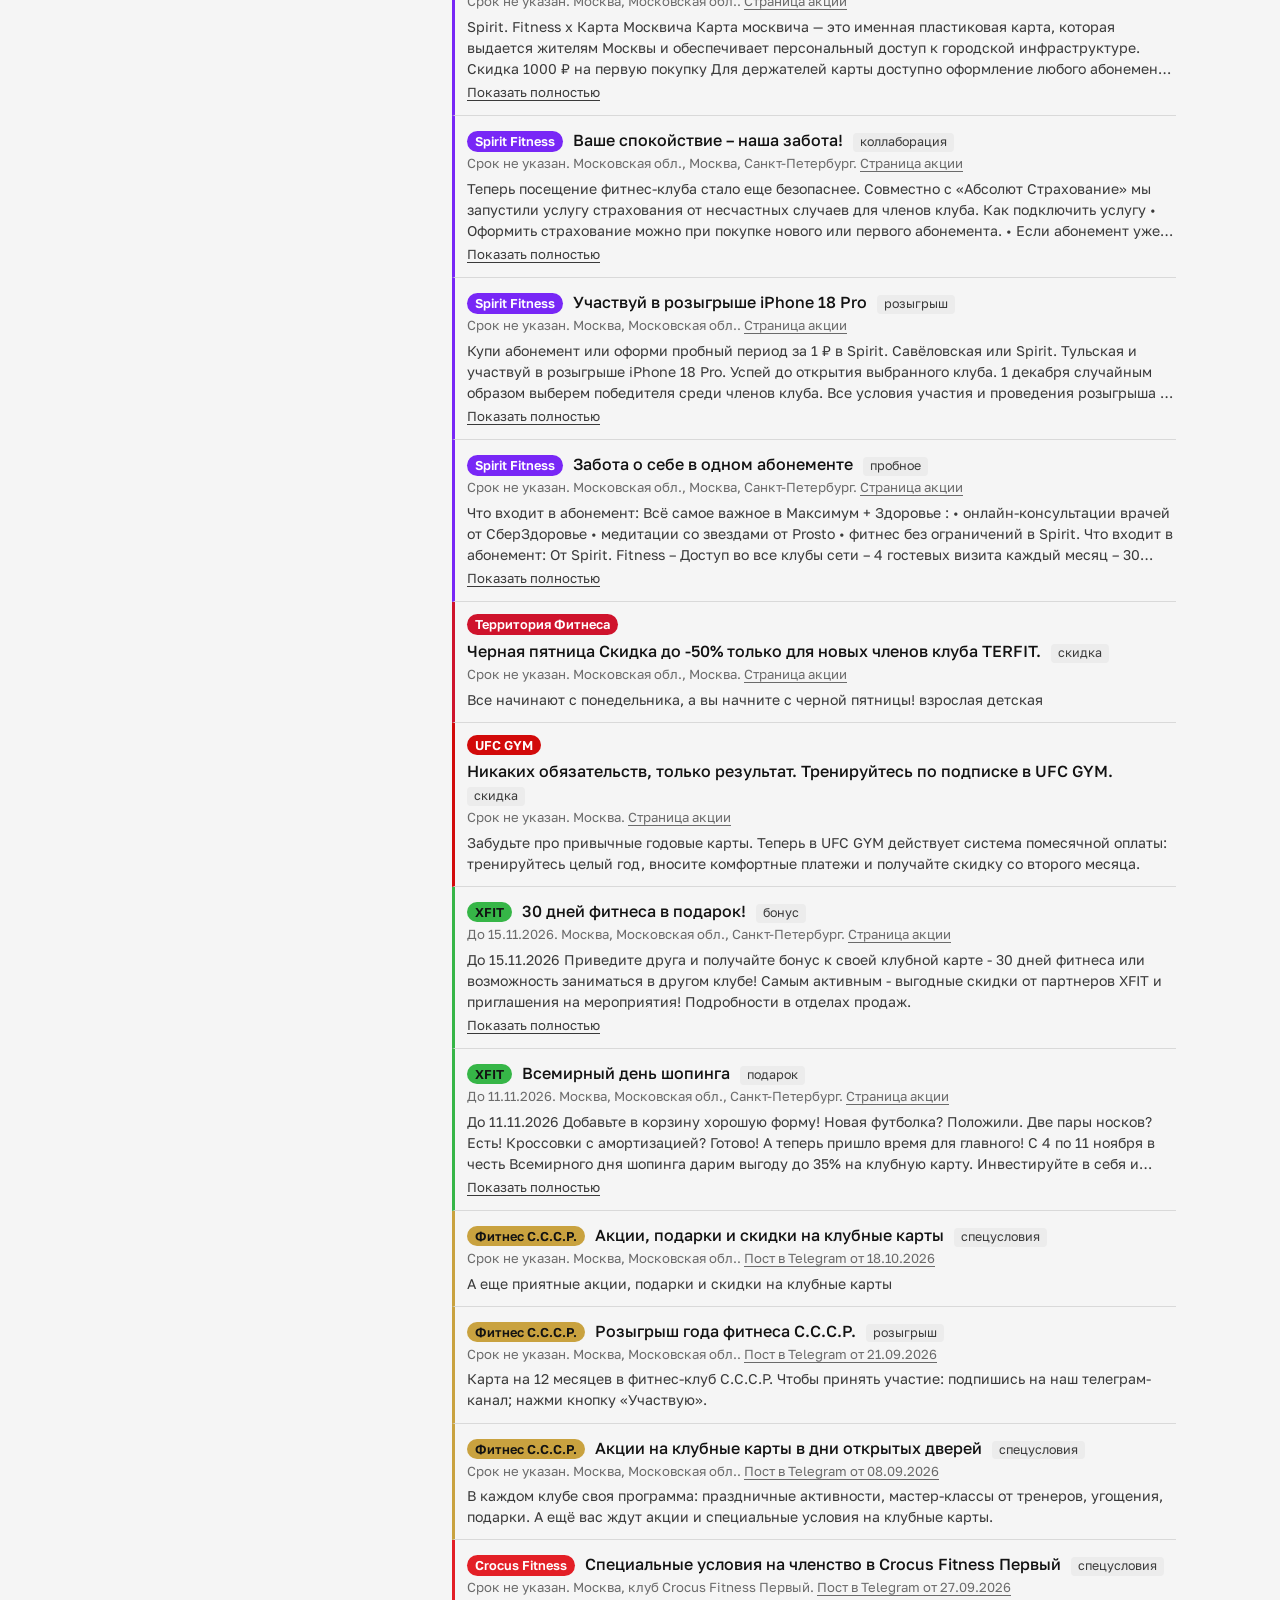
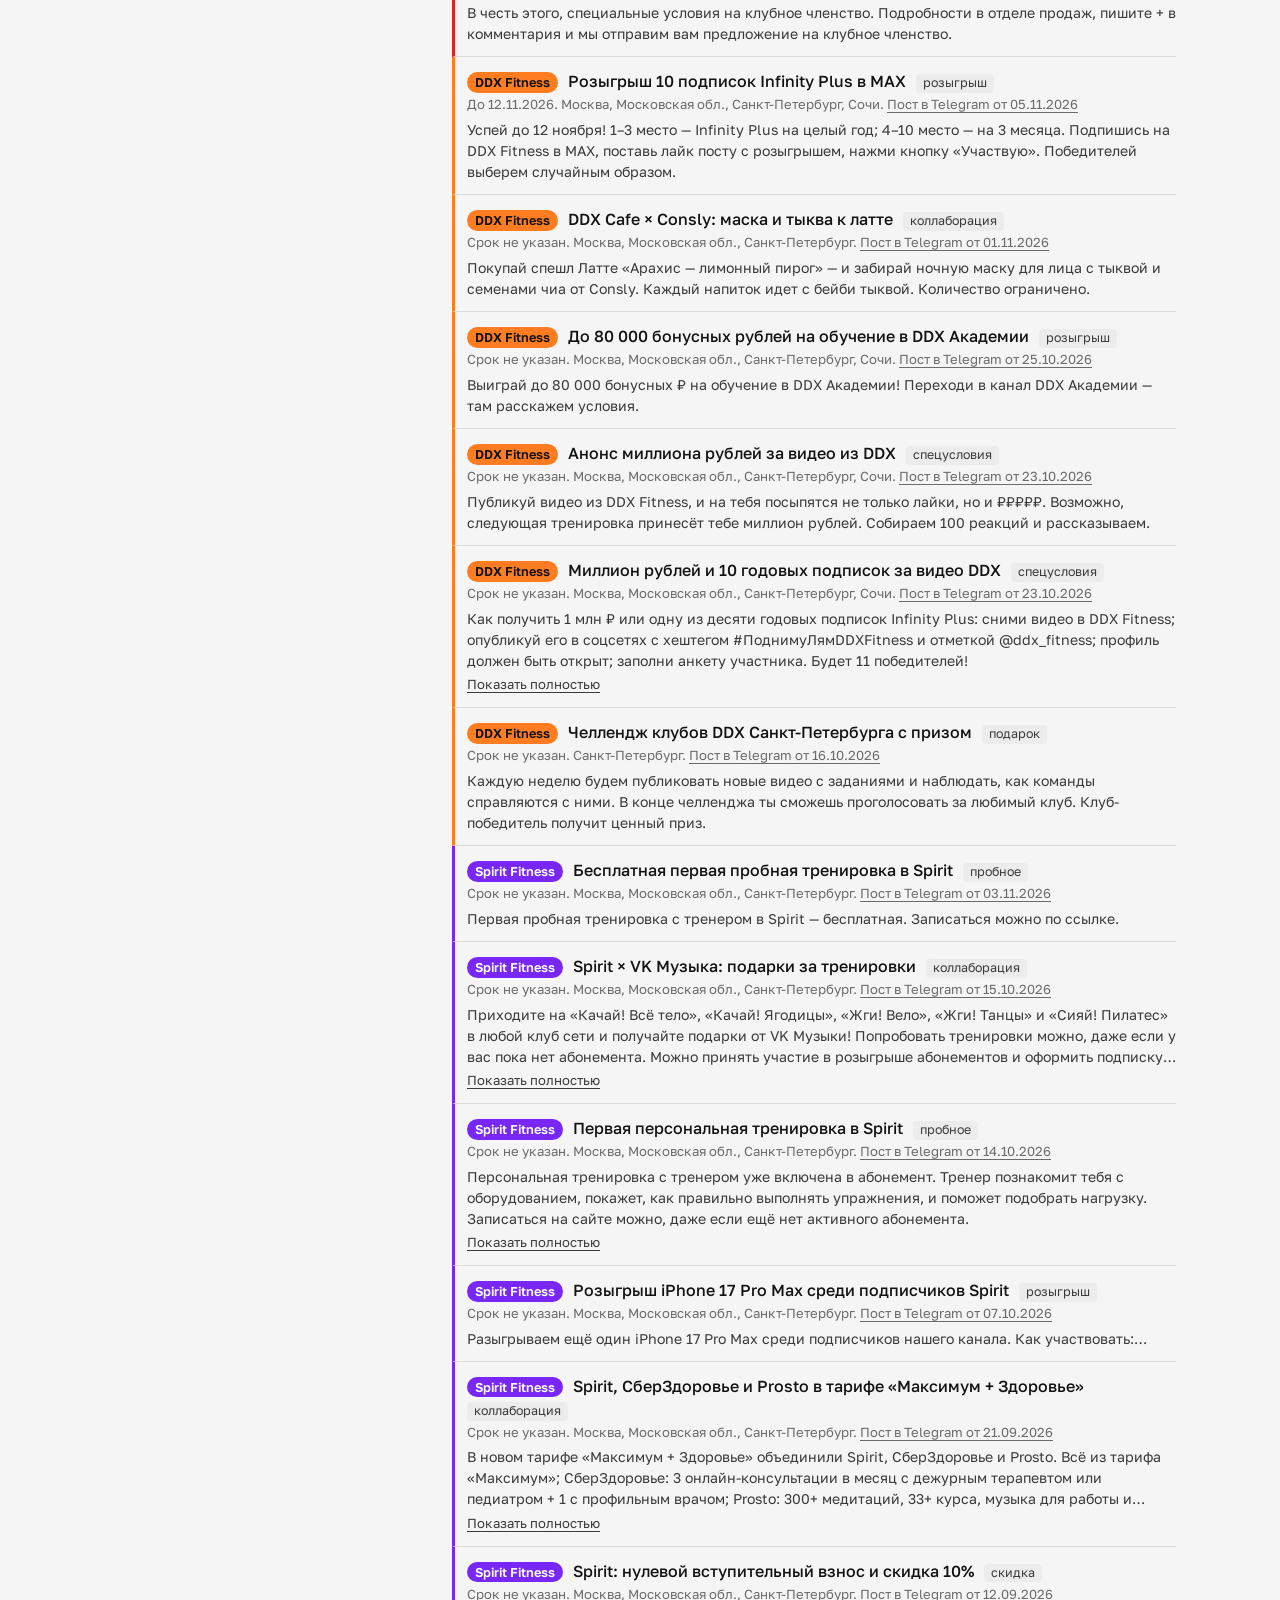
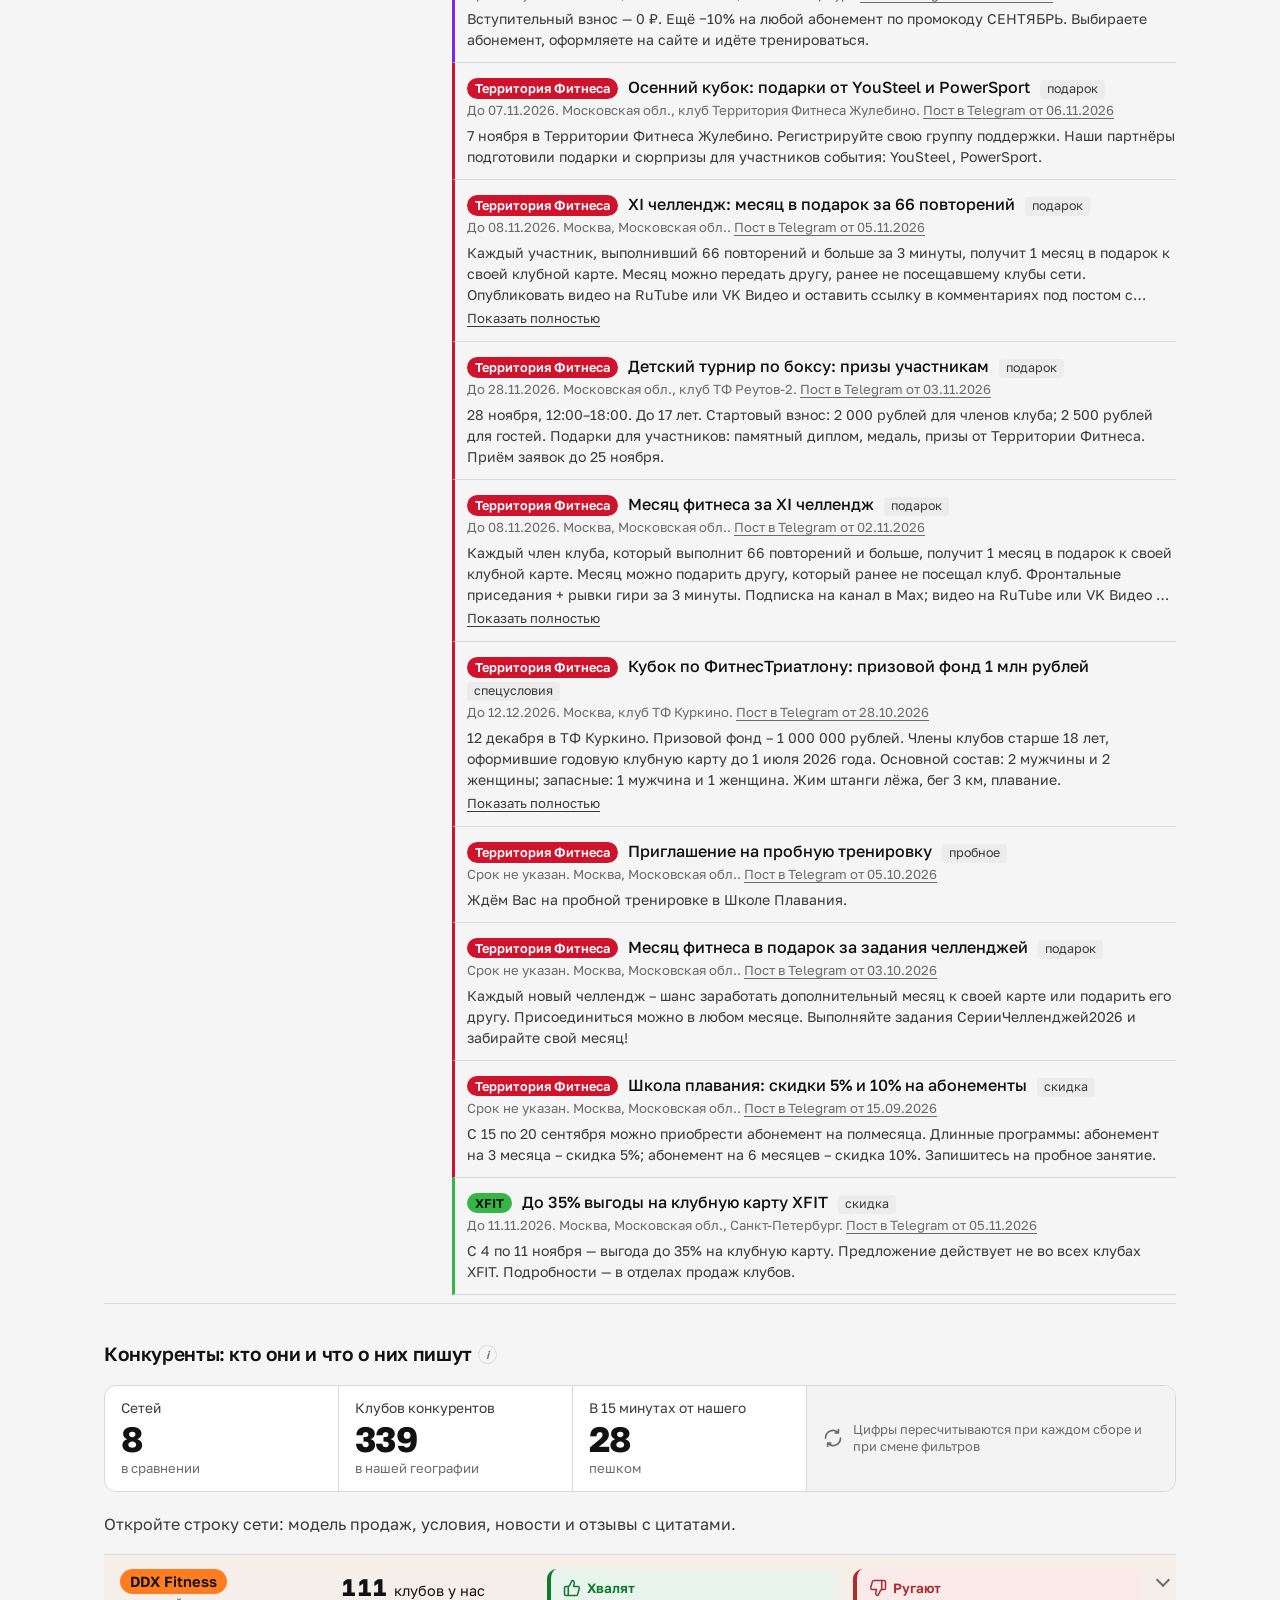
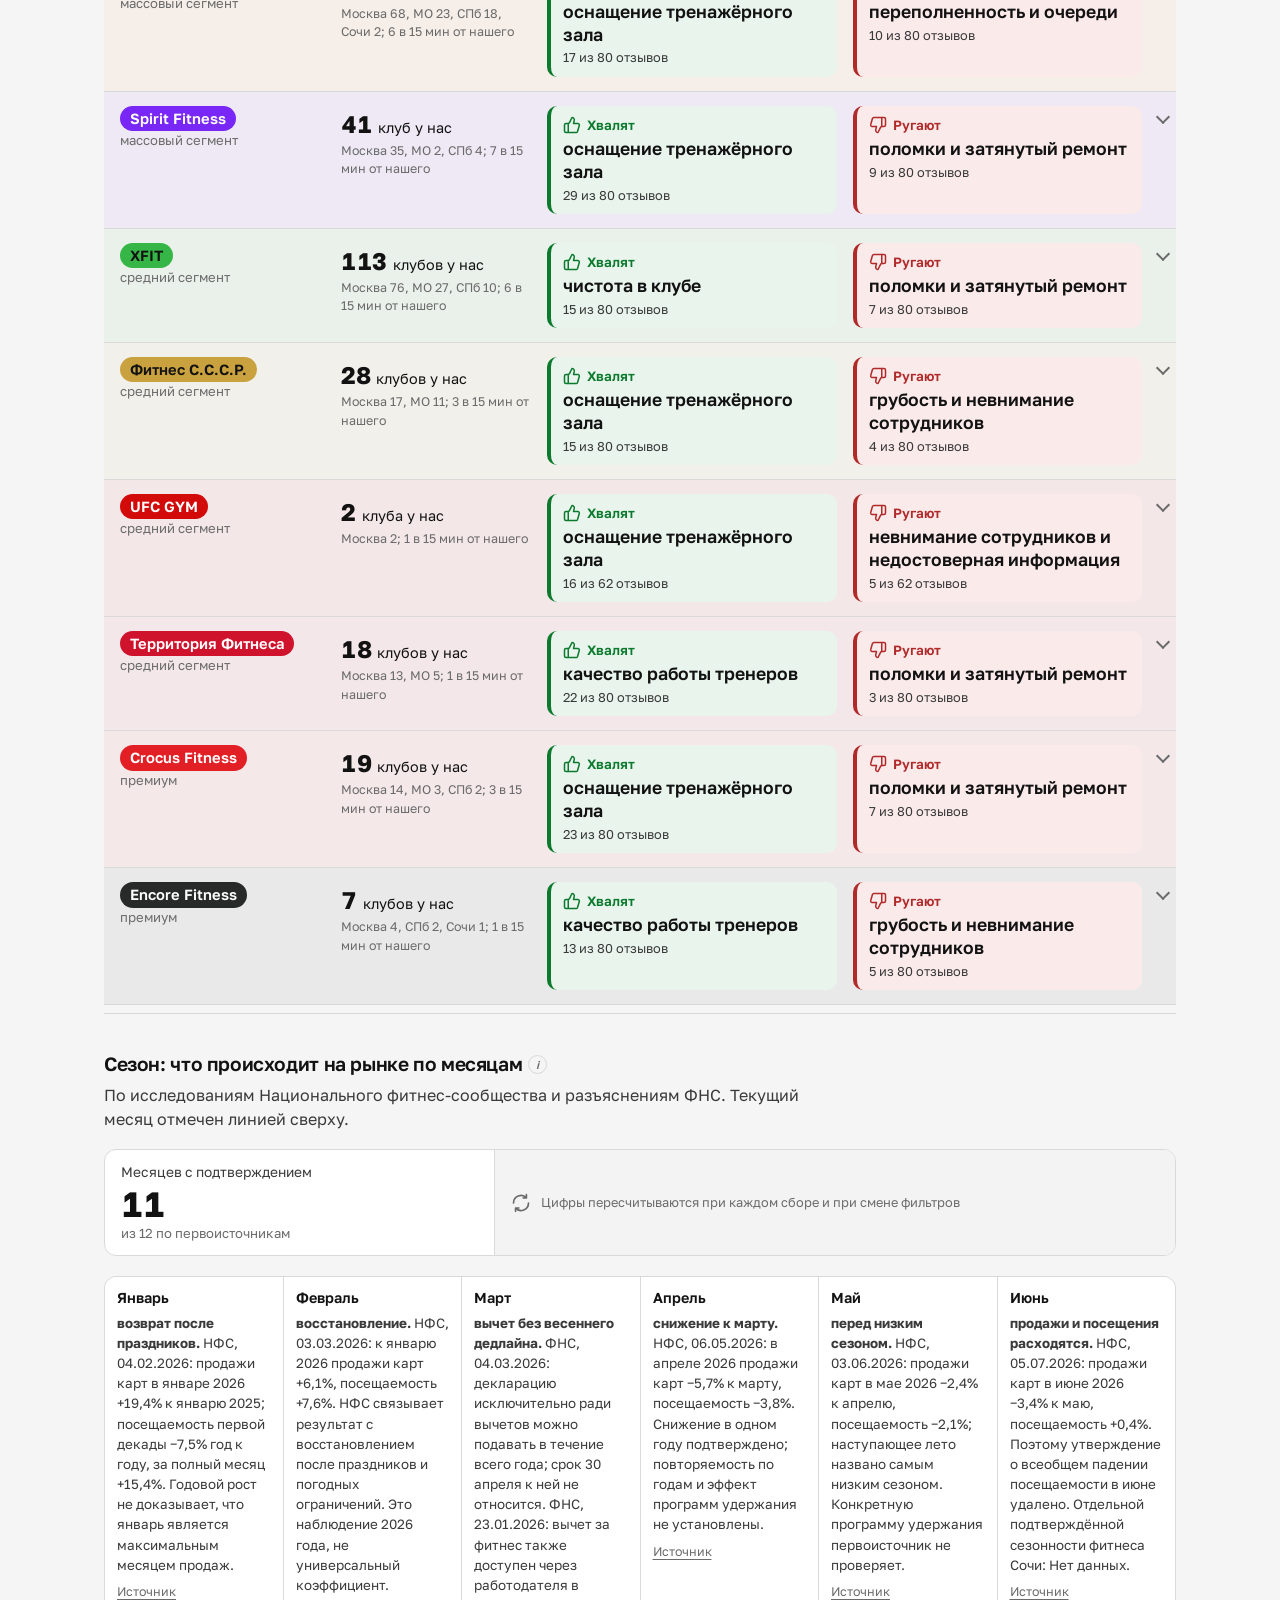
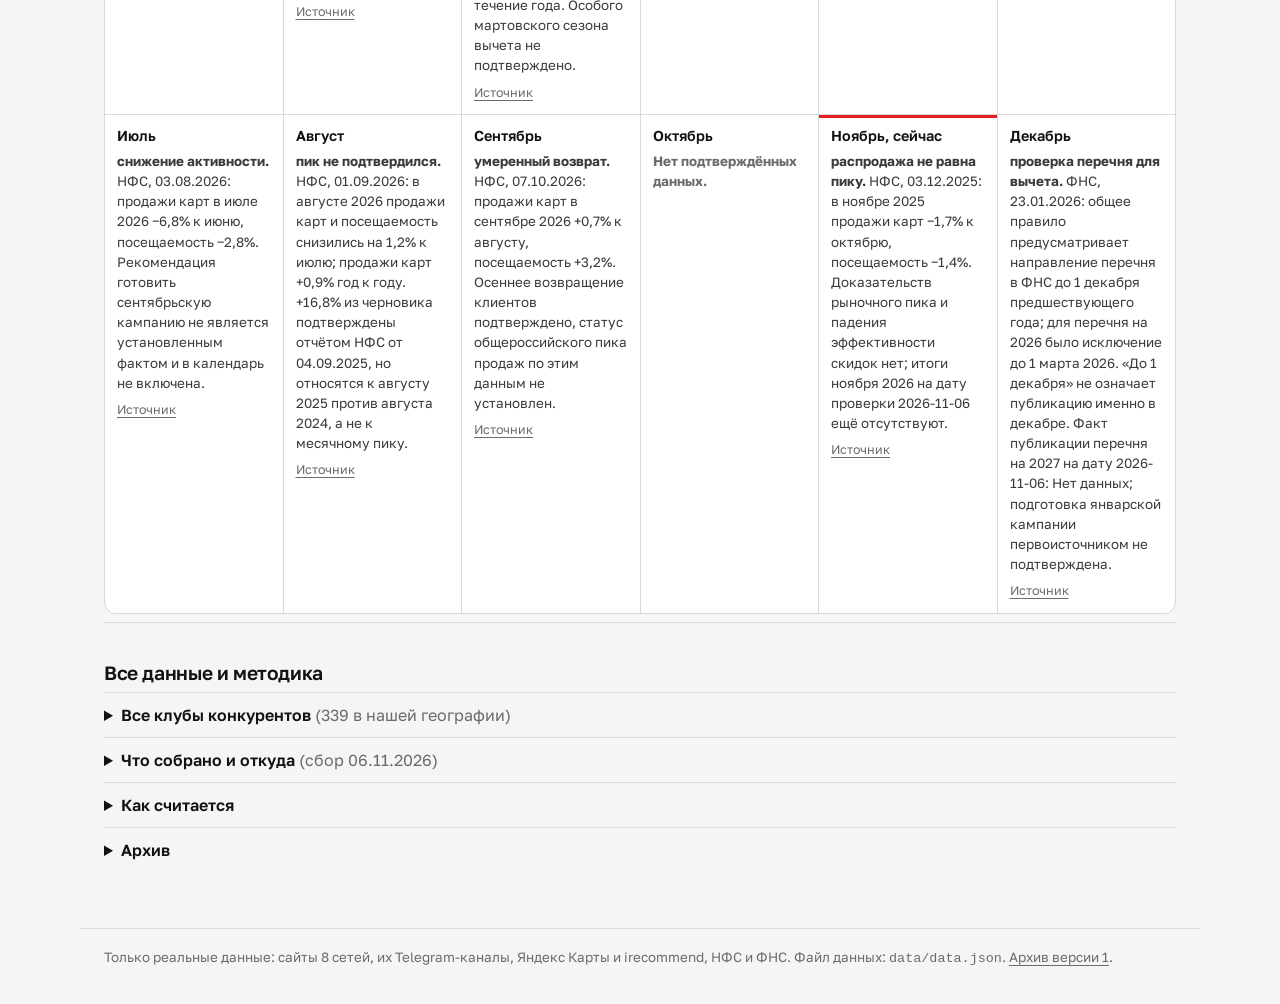
==== commit a390a9a4: "Цвета сетей-конкурентов, единая полоса цифр, блоки «хвалят/ругают» Одна светлая тема. Блоки про одну" ====
--- a/index.html
+++ b/index.html
@@ -19,7 +19,6 @@
         <h1>Конкуренты рядом с нашими клубами World Class</h1>
         <p class="masthead__sub" id="sub">Москва, Московская область, Санкт-Петербург, Сочи</p>
       </div></div>
-      <button class="btn btn--quiet" id="themeBtn" type="button">Тема: как в системе</button>
     </div>
     <nav class="jump" aria-label="Разделы страницы">
       <a href="#threats">Угрозы</a>
--- a/assets/styles.css
+++ b/assets/styles.css
@@ -19,20 +19,6 @@
   --s-announced: #2a78d6; --s-presale: #eb6834; --s-opened: #1baf7a; --s-closed: #8e8e8e;
   --font-body: "Golos Text", Arial, Helvetica, sans-serif;
   --font-display: "Golos Text", Arial, Helvetica, sans-serif;
-}
-@media (prefers-color-scheme: dark) {
-  :root:where(:not([data-theme="light"])) {
-    color-scheme: dark;
-    --bg: #121212; --surface: #1c1c1c; --surface-2: #2a2a2a; --ink: #f5f5f5; --ink-2: #d0d0d0; --muted: #8e8e8e; --line: #2f2f2f;
-    --brand: #e9212c; --brand-ink: #f04444; --focus: #f04444; --zone: #2b1516; --zone-2: #232323; --our: #f5f5f5; --our-ink: #121212;
-    --s-announced: #3987e5; --s-presale: #d95926; --s-opened: #199e70; --s-closed: #767676;
-  }
-}
-:root[data-theme="dark"] {
-  color-scheme: dark;
-  --bg: #121212; --surface: #1c1c1c; --surface-2: #2a2a2a; --ink: #f5f5f5; --ink-2: #d0d0d0; --muted: #8e8e8e; --line: #2f2f2f;
-  --brand: #e9212c; --brand-ink: #f04444; --focus: #f04444; --zone: #2b1516; --zone-2: #232323; --our: #f5f5f5; --our-ink: #121212;
-  --s-announced: #3987e5; --s-presale: #d95926; --s-opened: #199e70; --s-closed: #767676;
 }
 
 * { box-sizing: border-box; }
@@ -233,4 +219,46 @@
 .ladder .dlabel { fill: var(--ink); font-size: 11.5px; }
 .ladder .dlabel .m { font-weight: 600; }
 .ladder .rowsep { stroke: var(--line); stroke-width: 1; }
-#themeBtn { white-space: nowrap; flex: none; }
+
+/* цвета сетей-конкурентов: только в блоках про одну сеть; название всегда текстом на плашке */
+.cb { display: inline-block; padding: 1px 8px; border-radius: 999px; background: var(--c); color: var(--ct); font-weight: 600; font-size: .8rem; line-height: 1.45; white-space: nowrap; vertical-align: 1px; }
+.promo { border-left: 3px solid var(--c, transparent); padding-left: 12px; }
+.threat__what .cb { margin: 0 2px; }
+.chain { box-shadow: inset 4px 0 0 var(--c); }
+.chain > details > summary { padding-left: 16px; background: color-mix(in srgb, var(--c) 6%, var(--bg)); }
+.chain > details[open] > summary { background: color-mix(in srgb, var(--c) 10%, var(--bg)); }
+.chain__body { padding-left: 16px; padding-right: 8px; }
+.chain__name .cb { font-size: .92rem; padding: 2px 10px; }
+
+/* единая полоса «живых» цифр */
+:root { --good: #0b7a2d; --good-bg: #e8f4ec; --bad: #b02a2a; --bad-bg: #fbeaea; }
+.hl { color: var(--brand); font-weight: 700; }
+.kpis { display: flex; flex-wrap: wrap; background: var(--surface); border: 1px solid var(--line); border-radius: 12px; margin: 16px 0 20px; overflow: hidden; }
+.kpi { padding: 12px 22px 12px 16px; border-right: 1px solid var(--line); flex: 1 1 150px; min-width: 140px; }
+.kpi:last-child { border-right: 0; }
+.kpi__l { display: flex; align-items: center; gap: 7px; font-size: .86rem; color: var(--ink-2); }
+.kpi__n { font-weight: 700; font-size: 2.2rem; line-height: 1.1; letter-spacing: -0.02em; font-variant-numeric: tabular-nums; margin-top: 2px; }
+.kpi__s { font-size: .82rem; color: var(--muted); }
+.kpi--live { flex: 2 1 200px; display: flex; align-items: center; gap: 10px; background: var(--zone-2); color: var(--muted); font-size: .8rem; line-height: 1.35; }
+.ico { width: 18px; height: 18px; flex: none; fill: none; stroke: currentColor; stroke-width: 2; stroke-linecap: round; stroke-linejoin: round; }
+.ico--down { transform: rotate(180deg); }
+.kpi--live .ico { width: 20px; height: 20px; }
+
+/* блоки «хвалят / ругают»: ответ главное, подпись вторична */
+.chain > details > summary { grid-template-columns: 205px 190px 1fr 1fr 18px; align-items: stretch; }
+.chain__col .big { font-weight: 700; font-size: 1.5rem; letter-spacing: -0.02em; margin-right: 2px; }
+.say { border-radius: 10px; padding: 9px 12px; border-left: 4px solid var(--sc); background: var(--sb); }
+.say--good { --sc: var(--good); --sb: var(--good-bg); --st: var(--good); }
+.say--bad { --sc: var(--bad); --sb: var(--bad-bg); --st: var(--bad); }
+.say__h { display: flex; align-items: center; gap: 6px; font-size: .84rem; font-weight: 600; color: var(--st); }
+.say__t { font-size: 1.1rem; font-weight: 600; line-height: 1.3; margin-top: 3px; color: var(--ink); }
+.say__t--none { font-weight: 400; color: var(--muted); font-size: .95rem; }
+.say__c { font-size: .8rem; color: var(--ink-2); margin-top: 2px; }
+.rv { display: flex; align-items: center; gap: 8px; font-size: 1rem; margin: 14px 0 8px; padding: 6px 10px; border-radius: 8px; background: var(--sb); color: var(--st); }
+.rv--good { --sb: var(--good-bg); --st: var(--good); }
+.rv--bad { --sb: var(--bad-bg); --st: var(--bad); }
+.rev li b { font-size: .98rem; }
+.kv dd { color: var(--ink); }
+@media (max-width: 820px) { .chain > details > summary { grid-template-columns: 1fr 18px; } .chain > details > summary .say { grid-column: 1; } }
+
+.chain__name .cb { white-space: normal; }
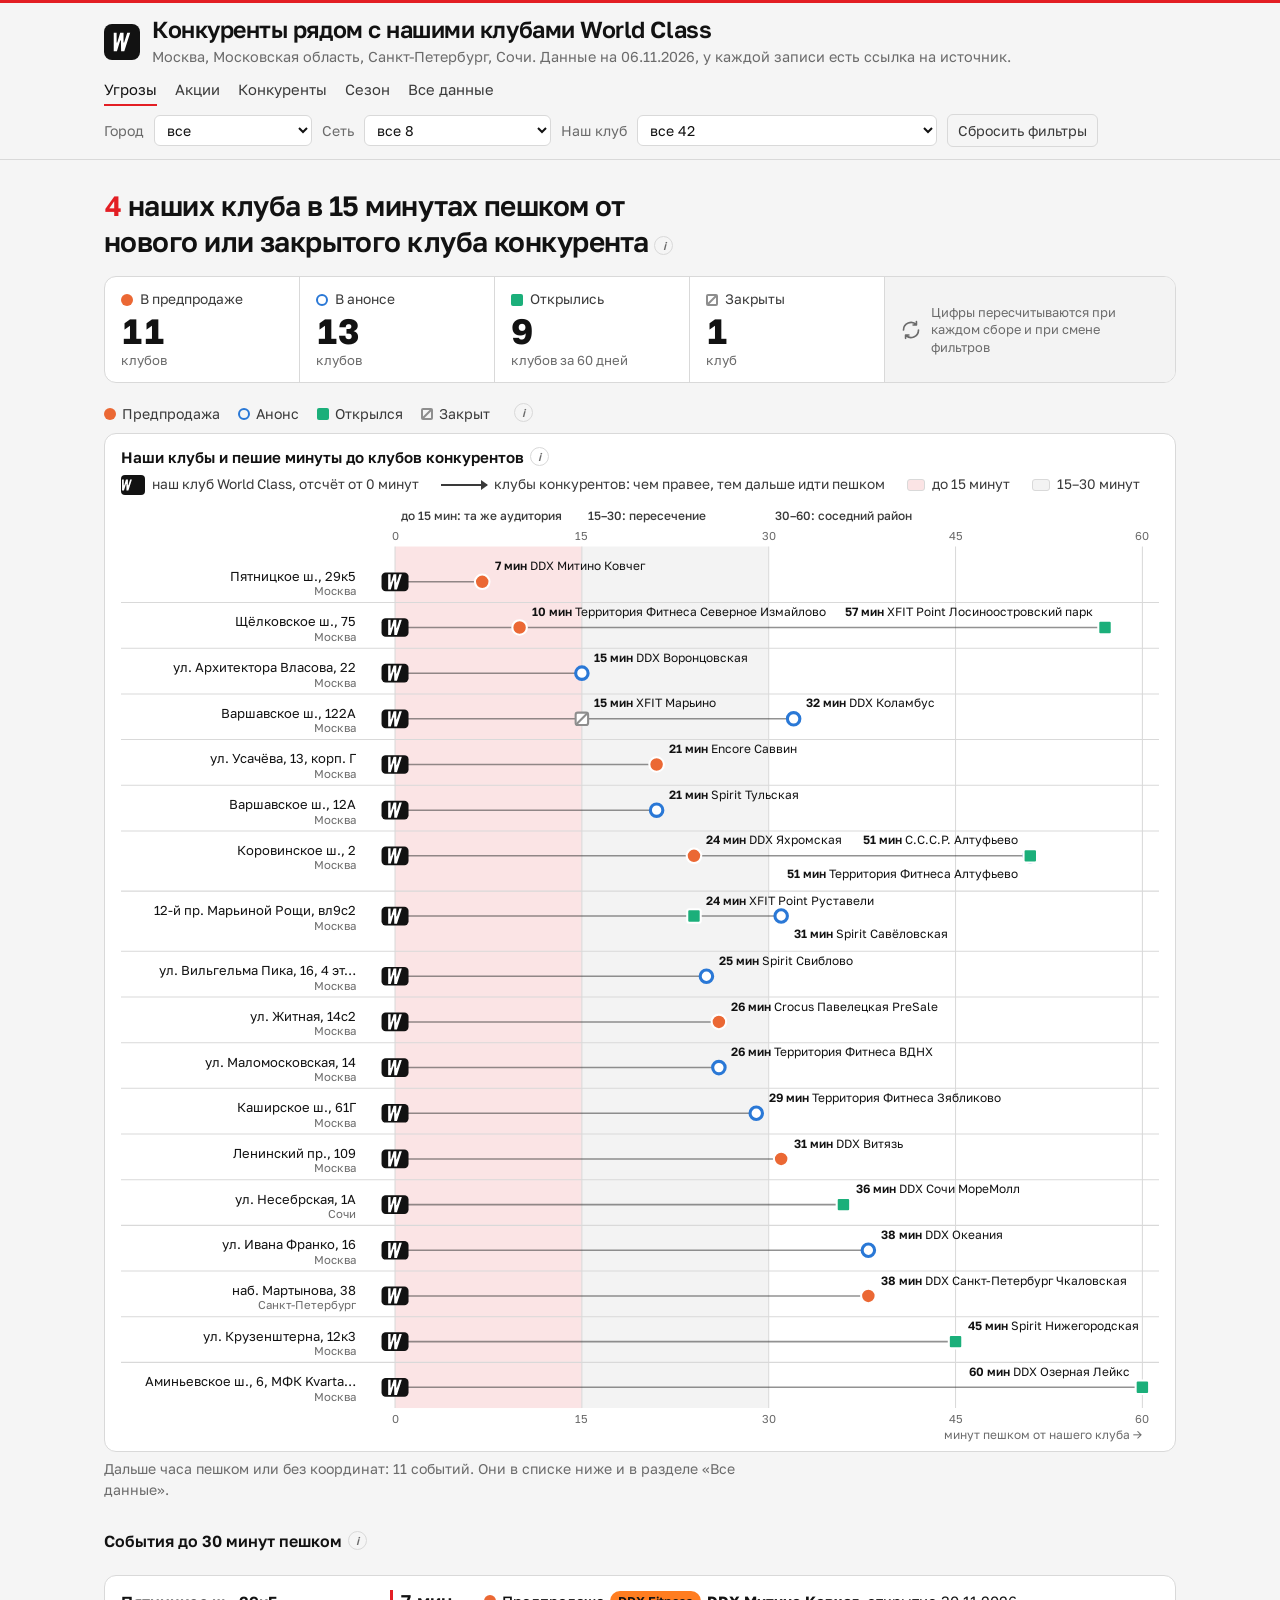
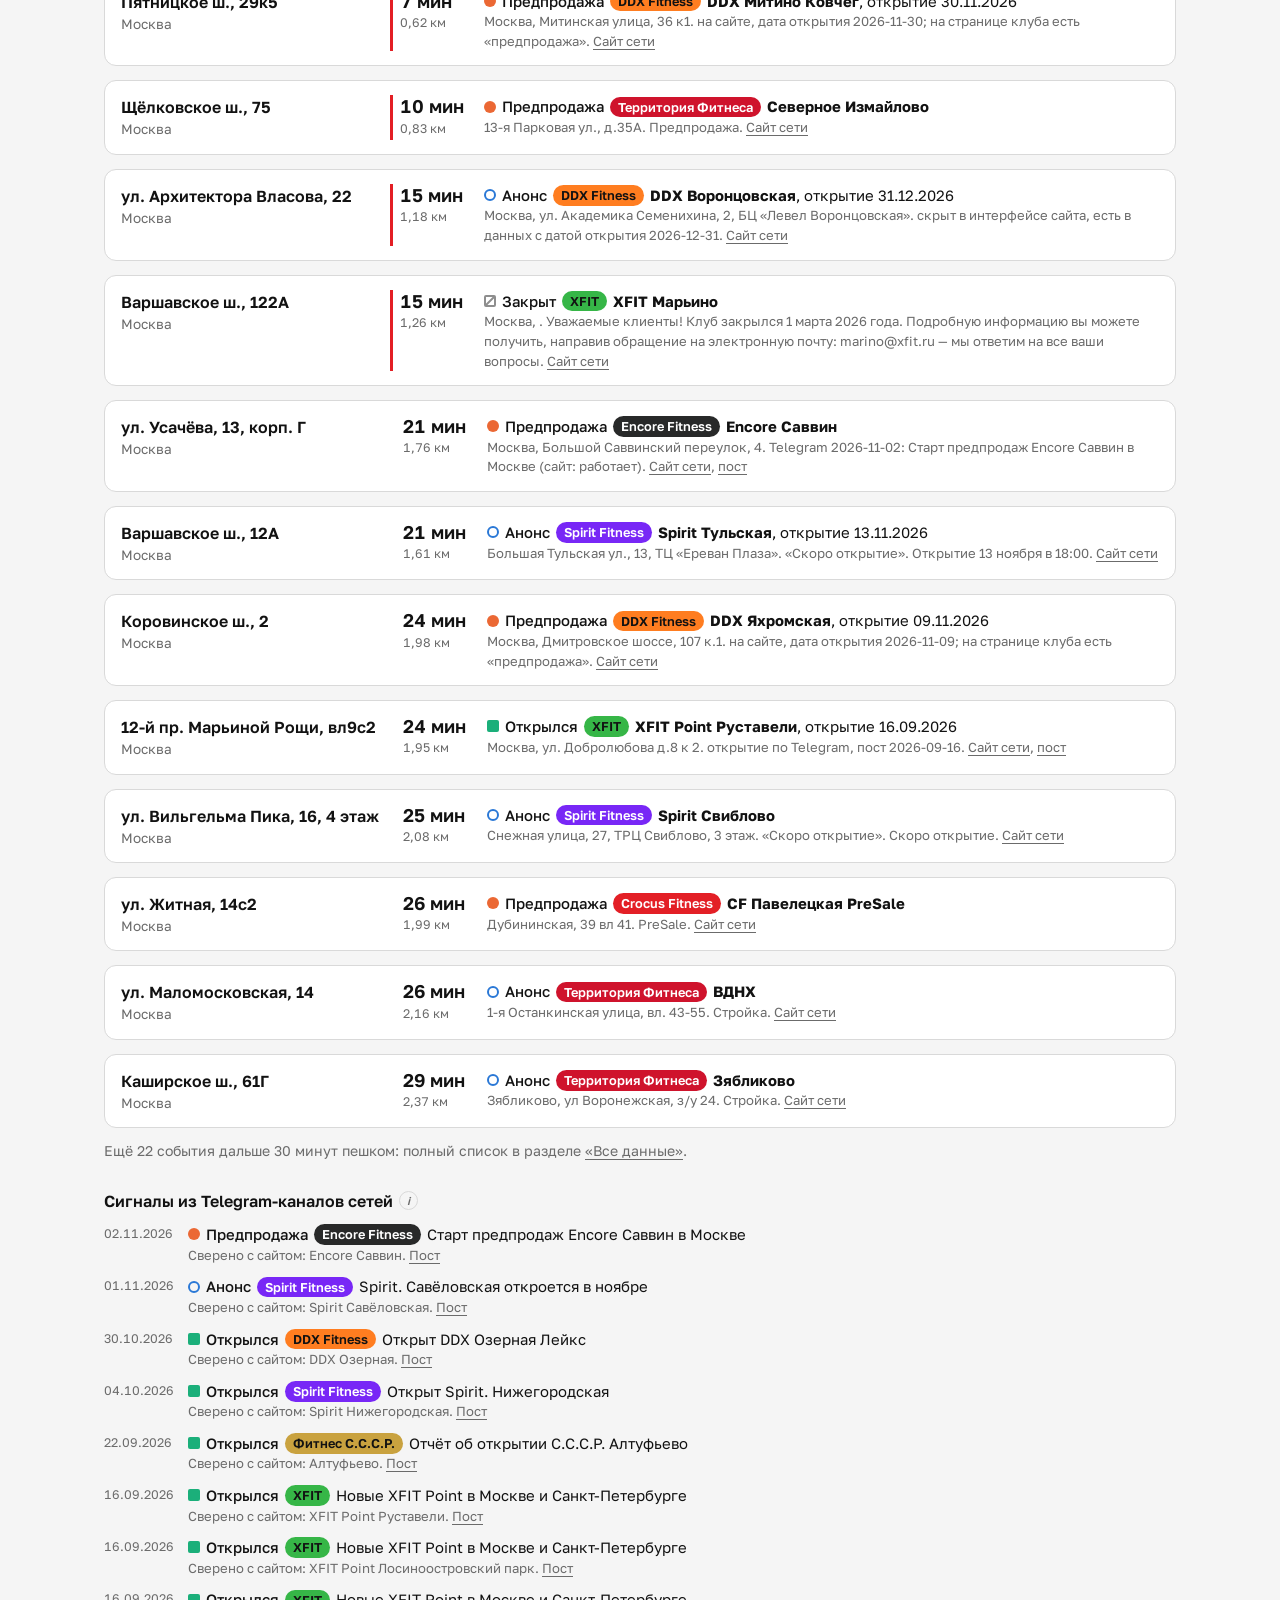
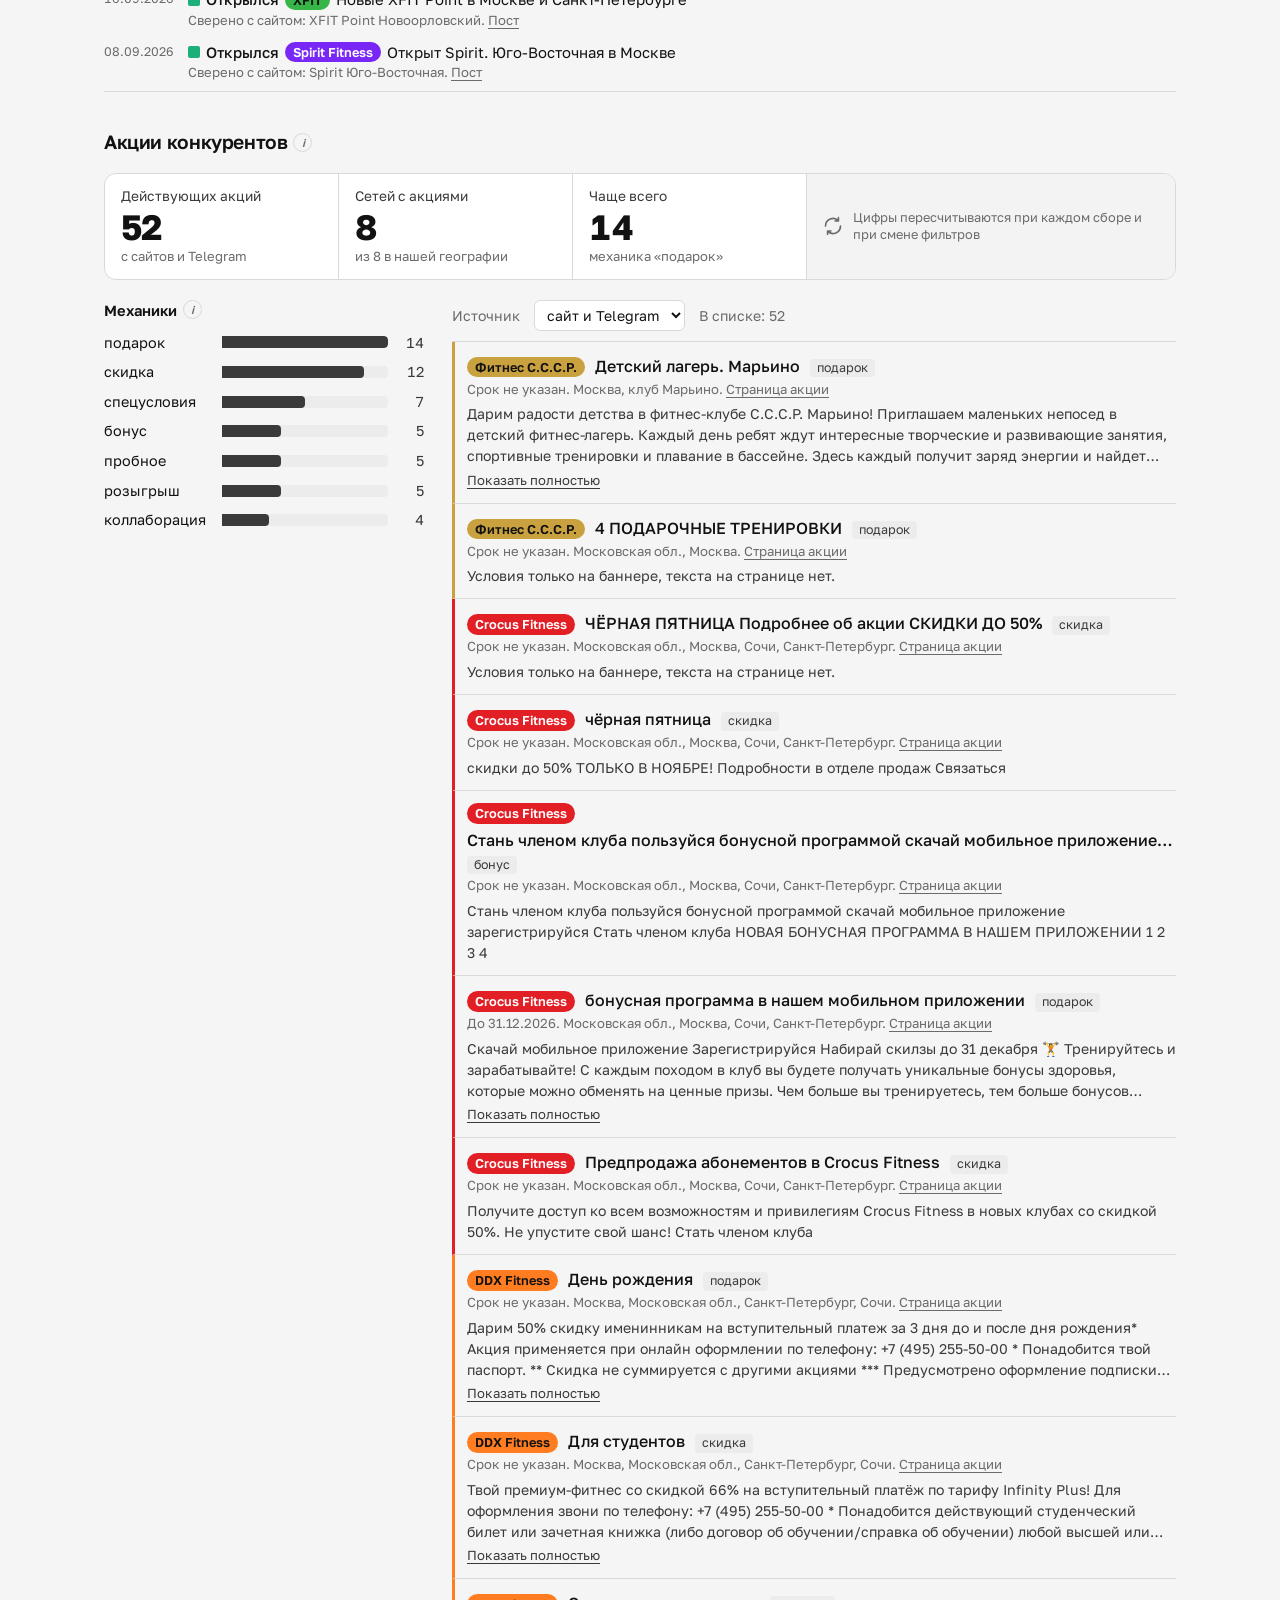
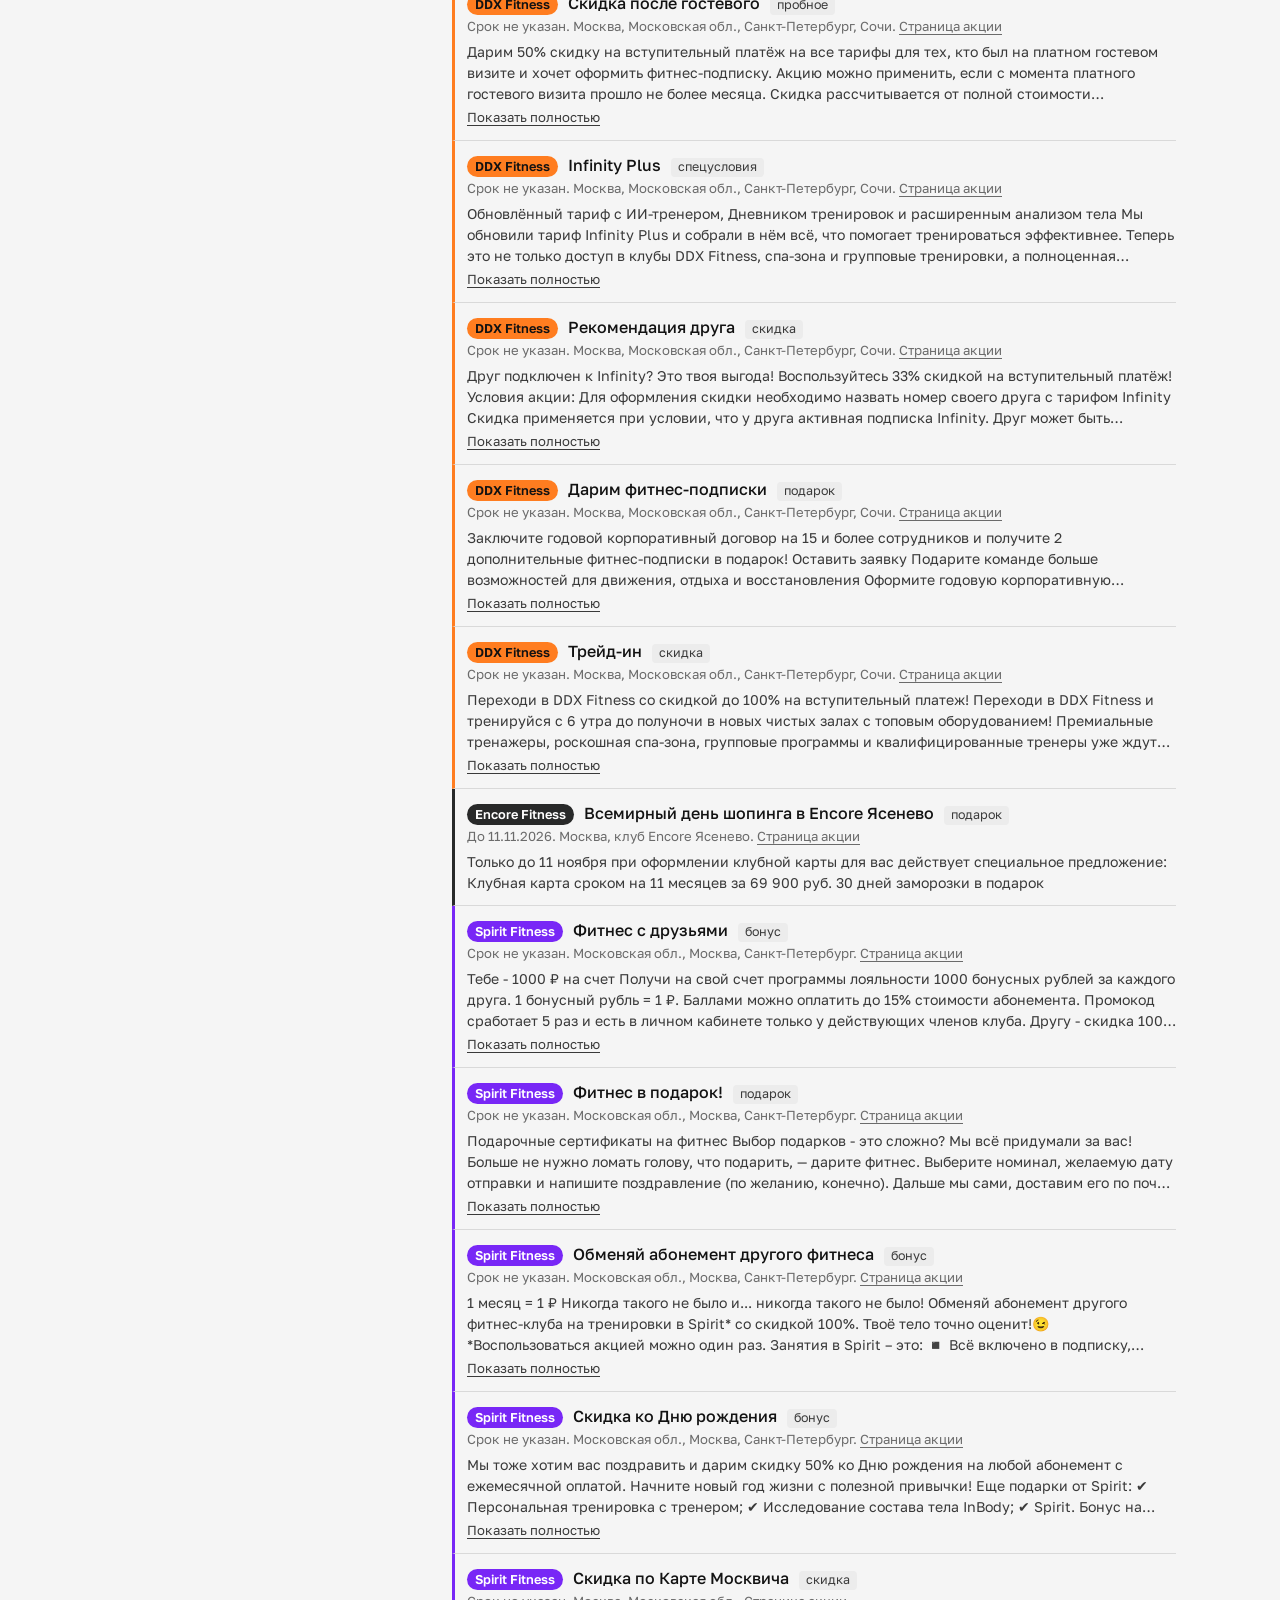
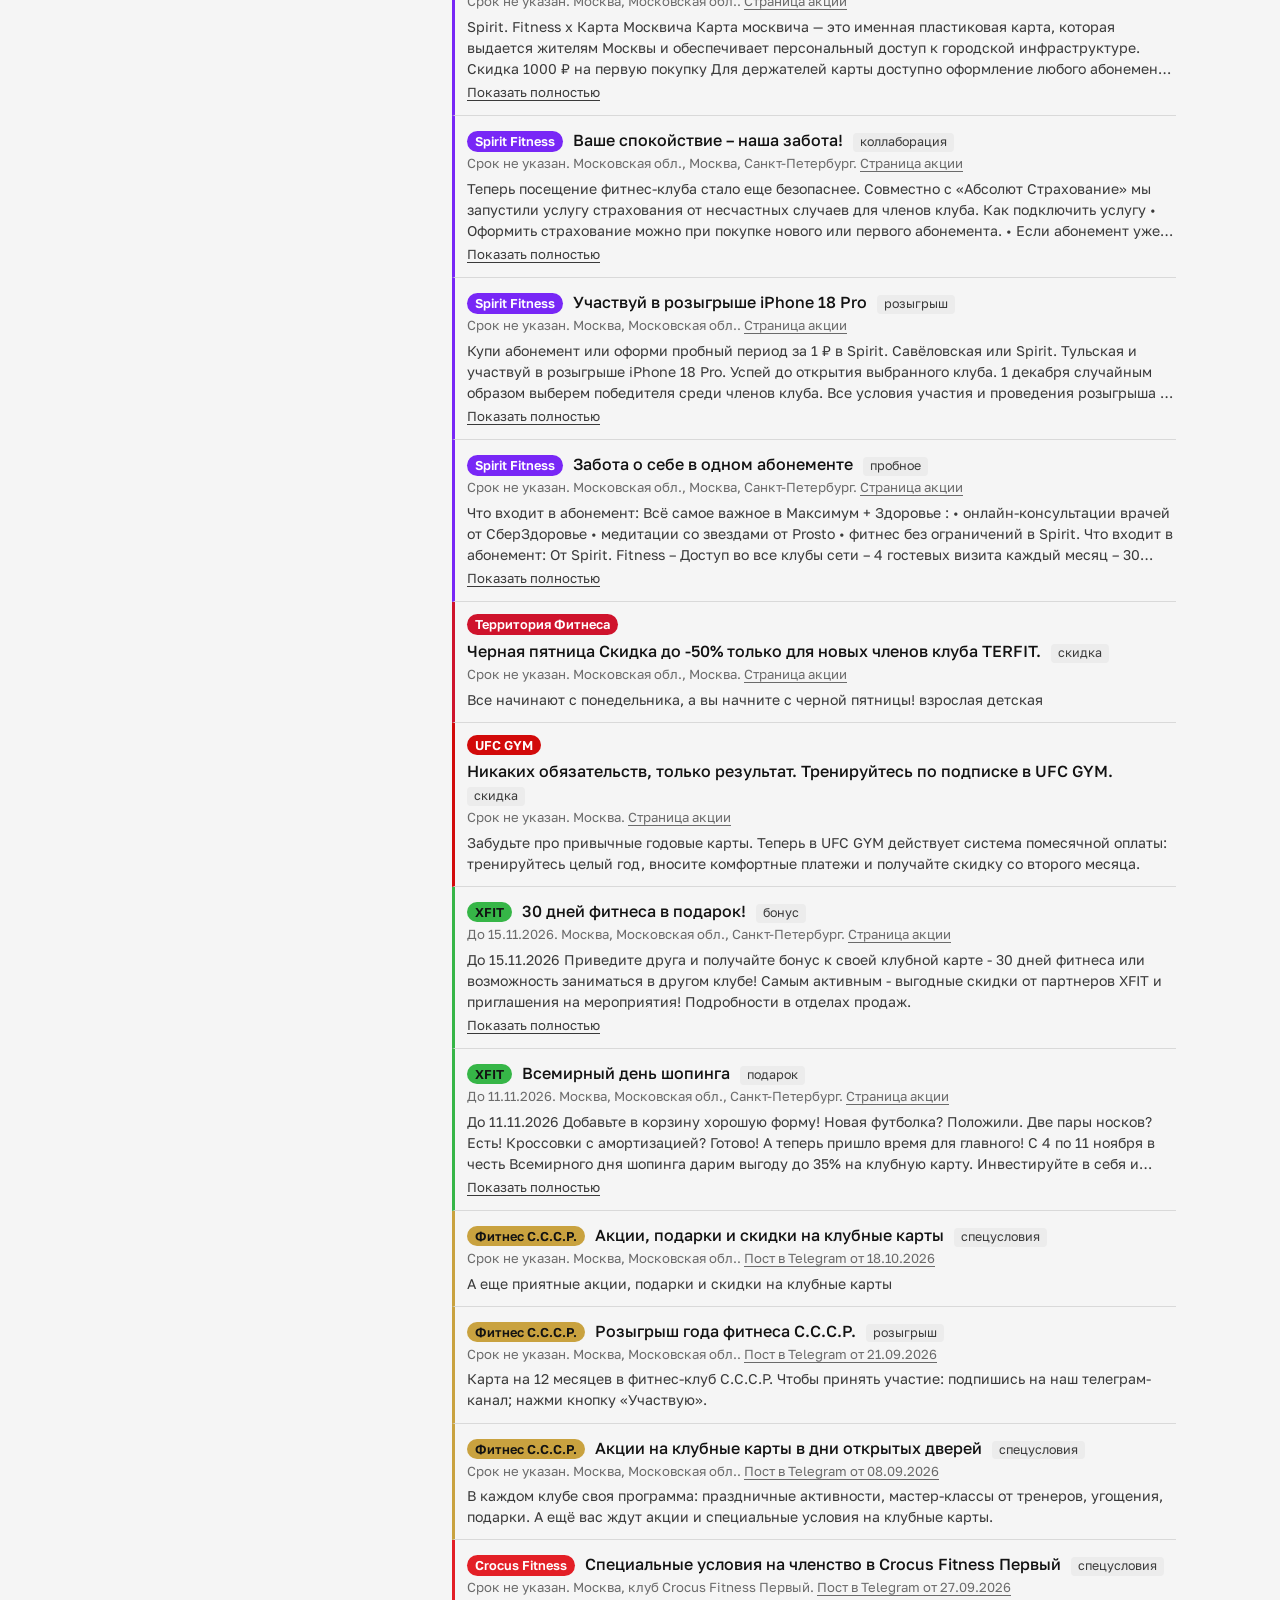
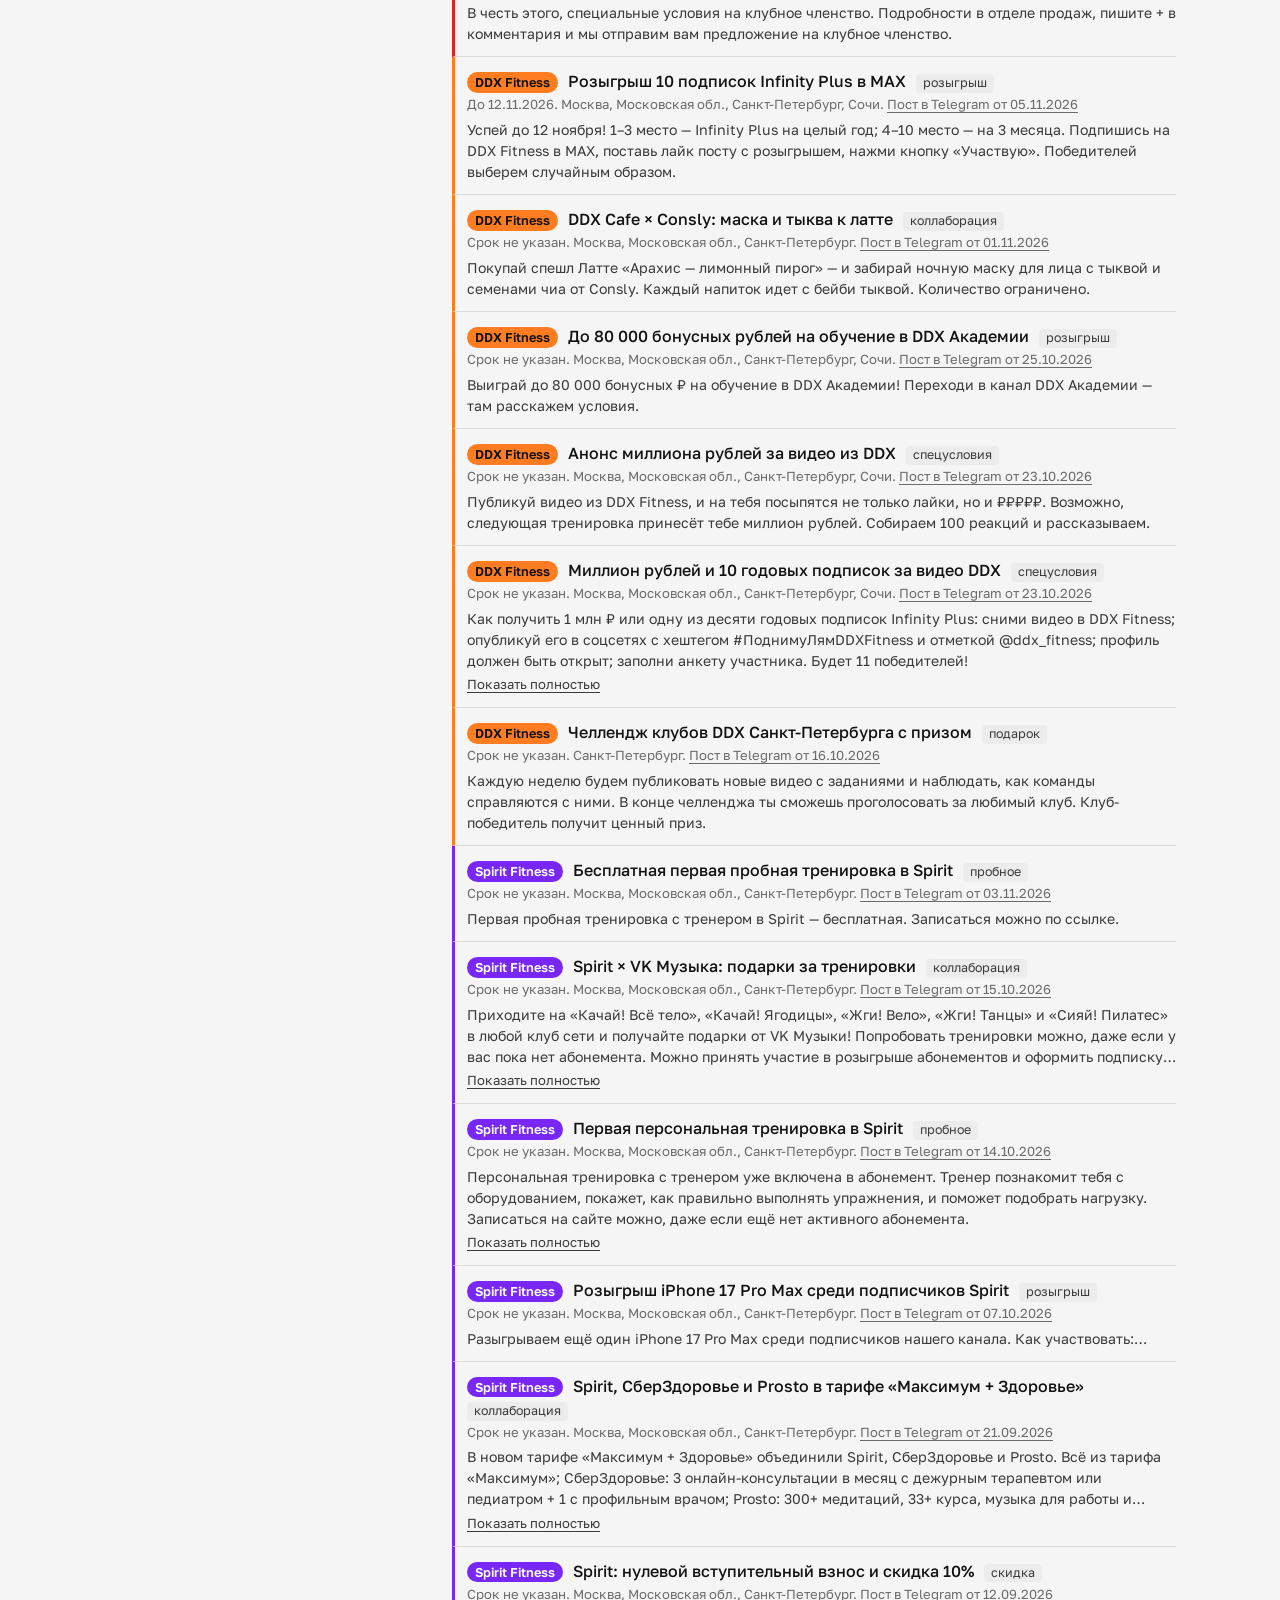
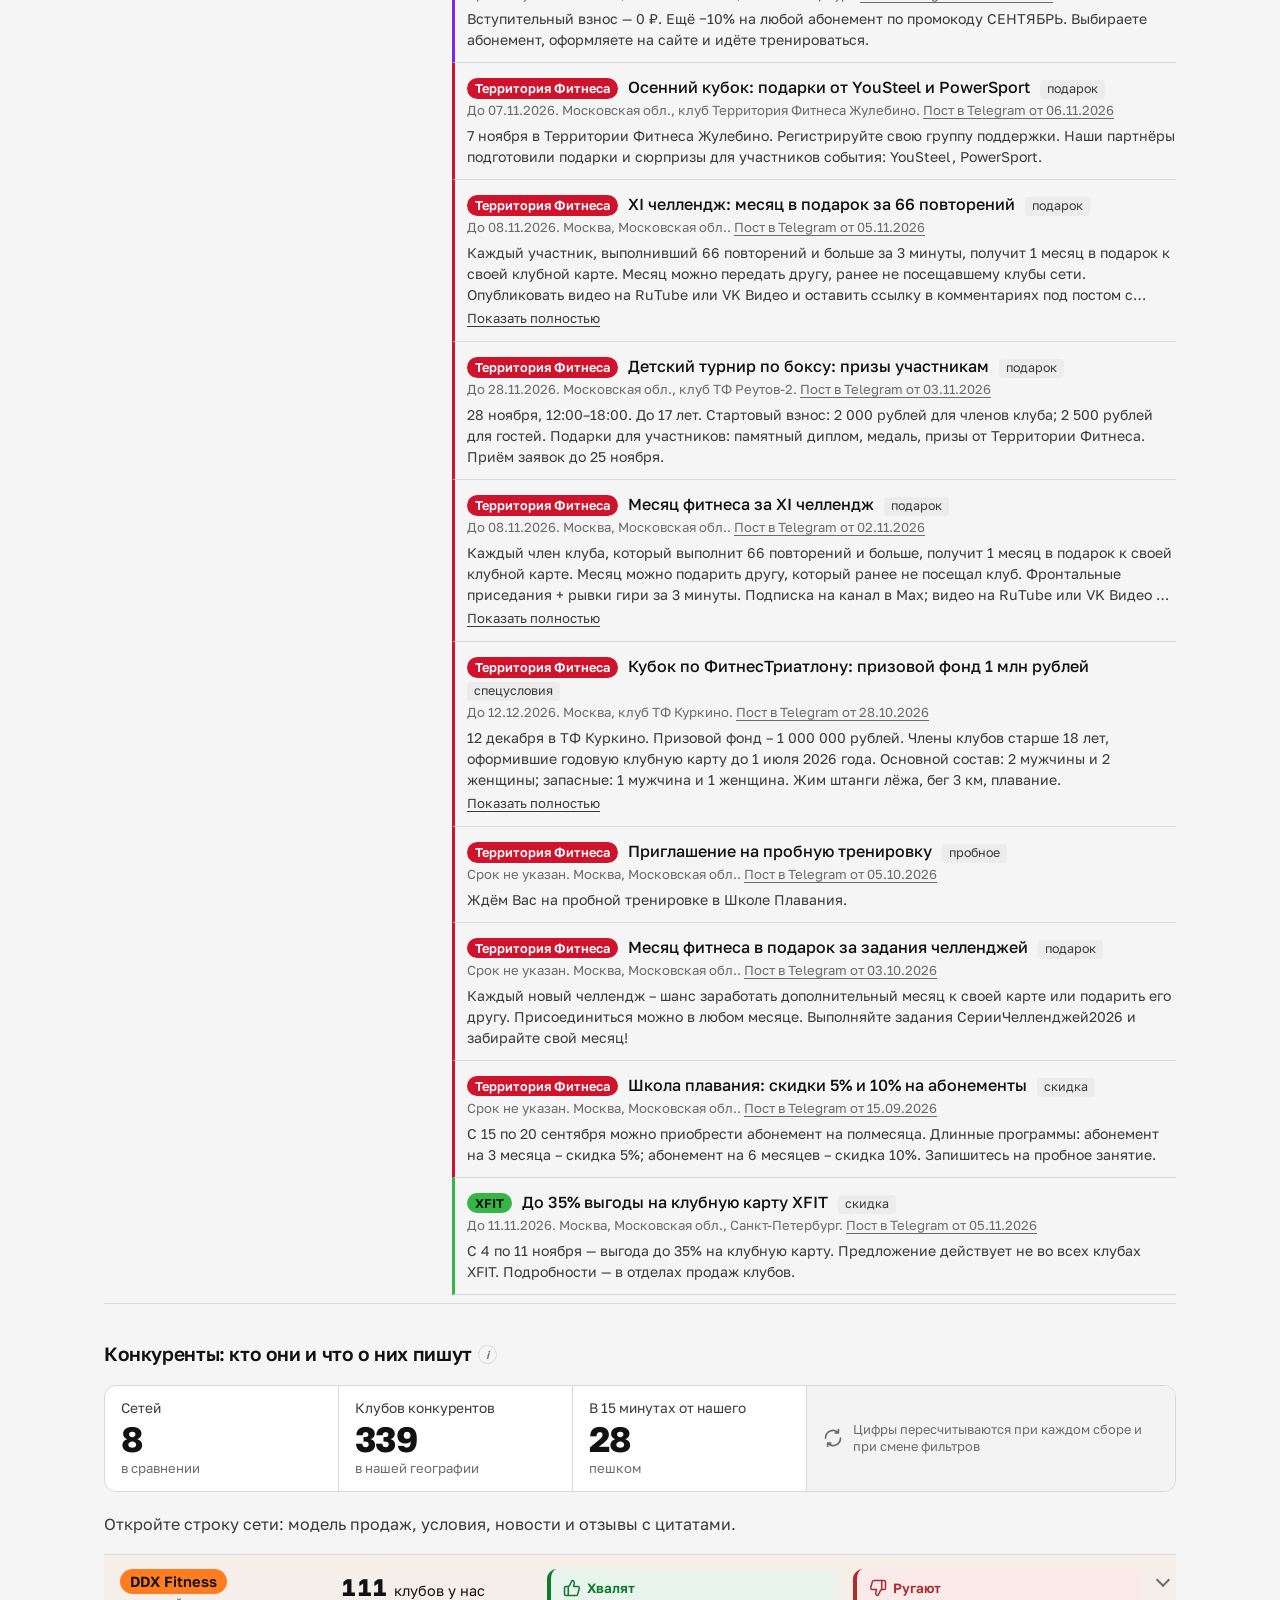
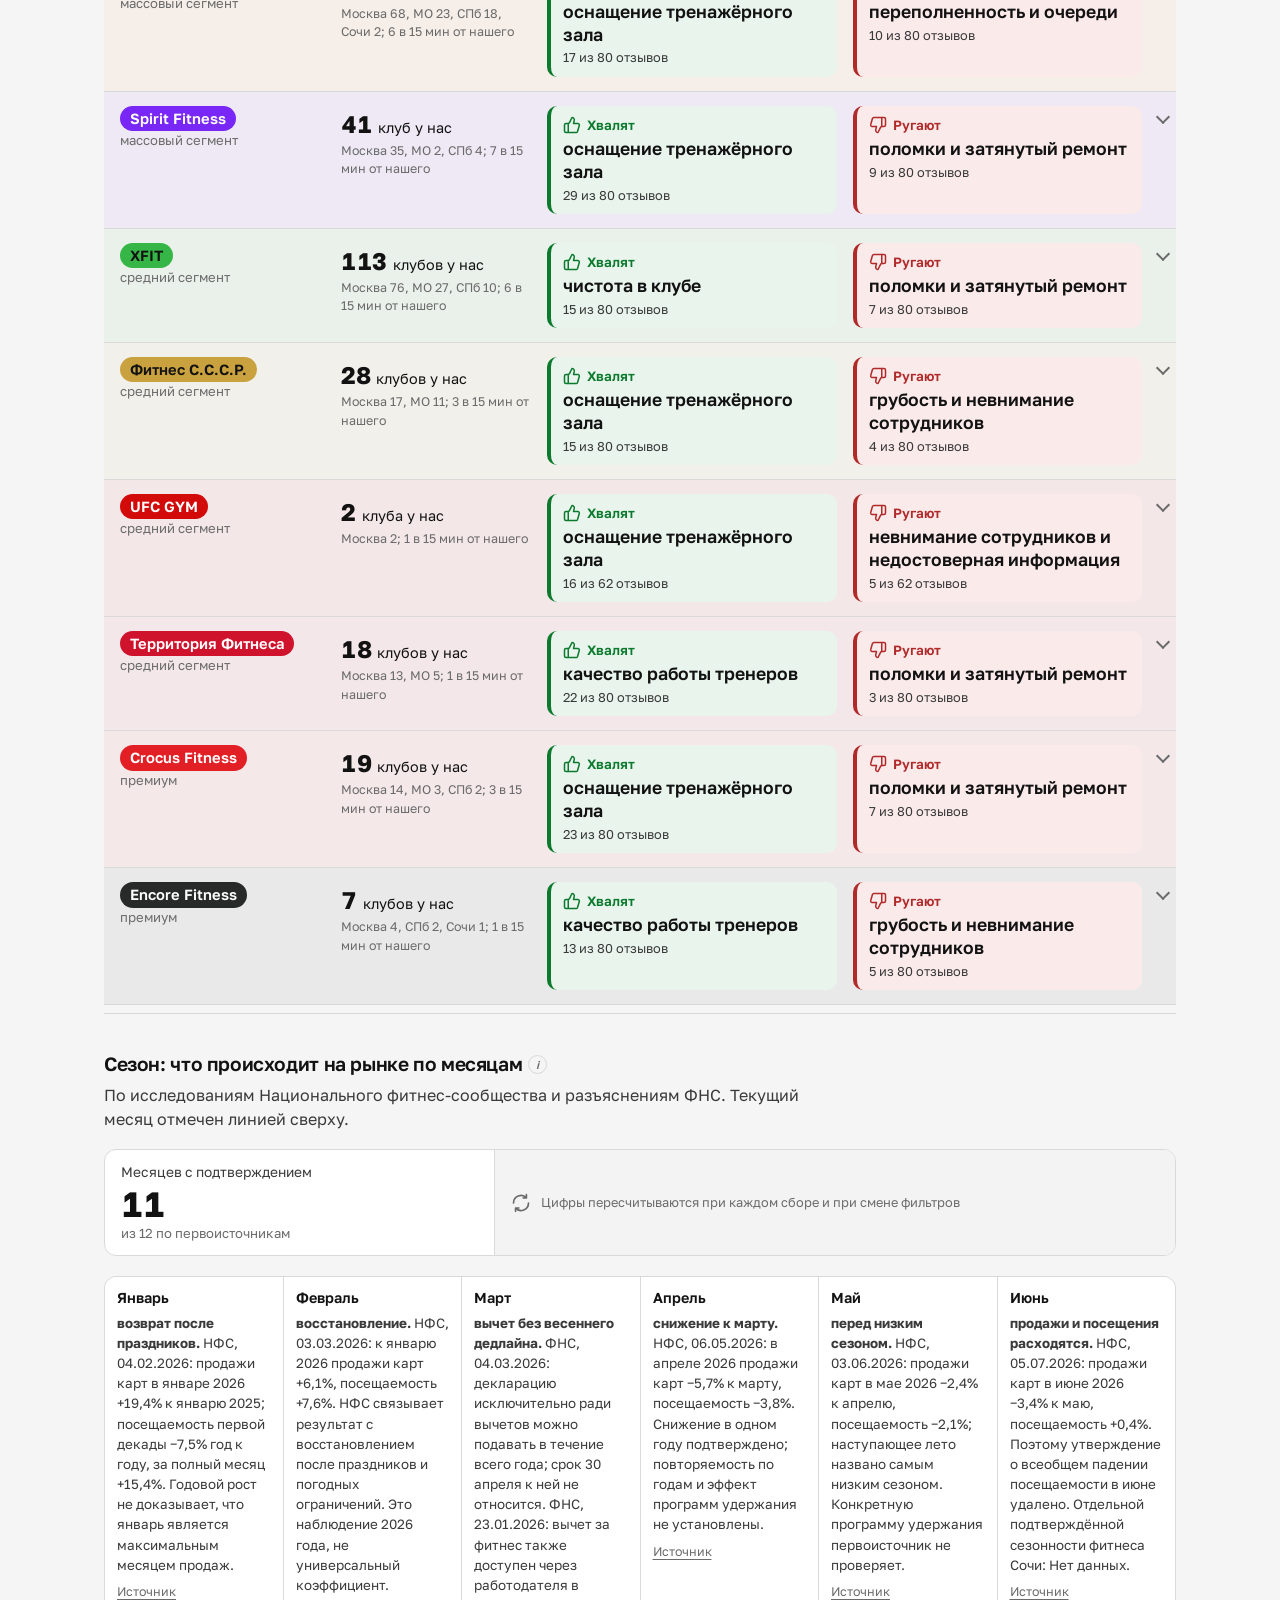
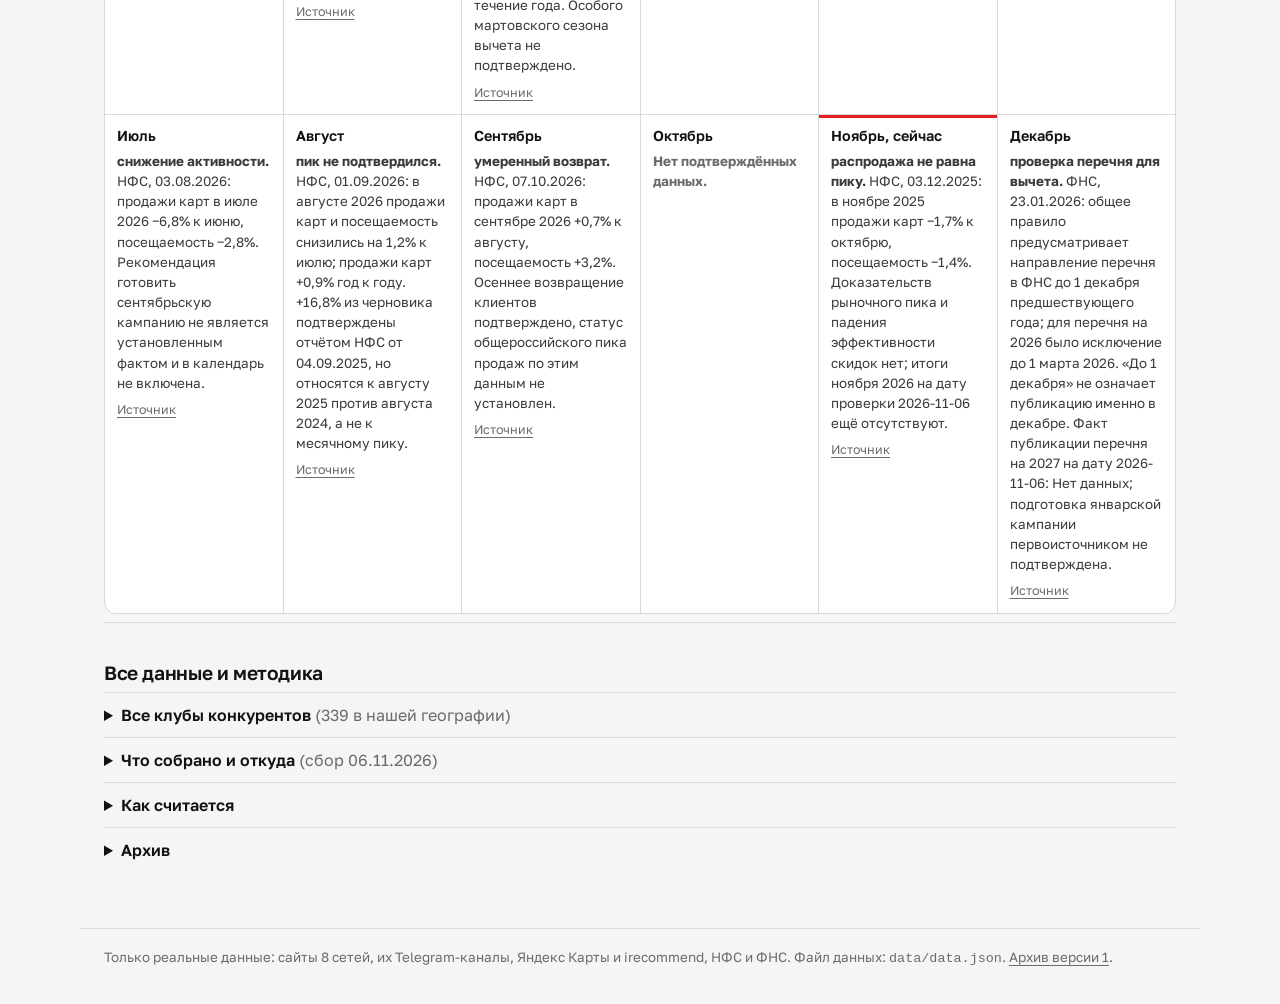
==== commit 83a8d60c: "Знак World Class вместо букв WC Контур логотипа с worldclass.ru в шапке, на графике и в легенде.  Co" ====
--- a/index.html
+++ b/index.html
@@ -15,7 +15,7 @@
 
   <header class="masthead">
     <div class="masthead__row">
-      <div class="masthead__title"><span class="brandmark" aria-hidden="true">WC</span><div>
+      <div class="masthead__title"><span class="brandmark" role="img" aria-label="World Class"><svg viewBox="0 0 42 42" aria-hidden="true"><path d="M9.71191 1.70435V21.7961H11.0508L11.1592 21.4436L17.2539 1.70435H24.2656L24.1934 21.2942L24.1924 21.7961H25.5273L25.6387 21.4504L32.0264 1.70435H38.1689L25.8115 40.2952H19.1299L18.7188 18.1086L18.71 17.6174H17.3809L17.2725 17.969L10.3389 40.2952H3.64453V1.70435H9.71191Z"/></svg></span><div>
         <h1>Конкуренты рядом с нашими клубами World Class</h1>
         <p class="masthead__sub" id="sub">Москва, Московская область, Санкт-Петербург, Сочи</p>
       </div></div>
--- a/assets/styles.css
+++ b/assets/styles.css
@@ -262,3 +262,12 @@
 @media (max-width: 820px) { .chain > details > summary { grid-template-columns: 1fr 18px; } .chain > details > summary .say { grid-column: 1; } }
 
 .chain__name .cb { white-space: normal; }
+
+/* знак World Class (контур с worldclass.ru) вместо букв WC */
+.brandmark svg { width: 20px; height: 20px; fill: var(--our-ink); }
+.brandmark { width: 36px; height: 36px; }
+.wc { width: 24px; height: 20px; }
+.wc .wcg { width: 12px; height: 12px; fill: var(--our-ink); }
+.ladder .our-glyph path { fill: var(--our-ink); }
+.ladder .wc .wcg { min-width: 0; width: 12px; height: 12px; }
+.ladder svg.our-glyph { min-width: 0; width: 16px; height: 16px; }
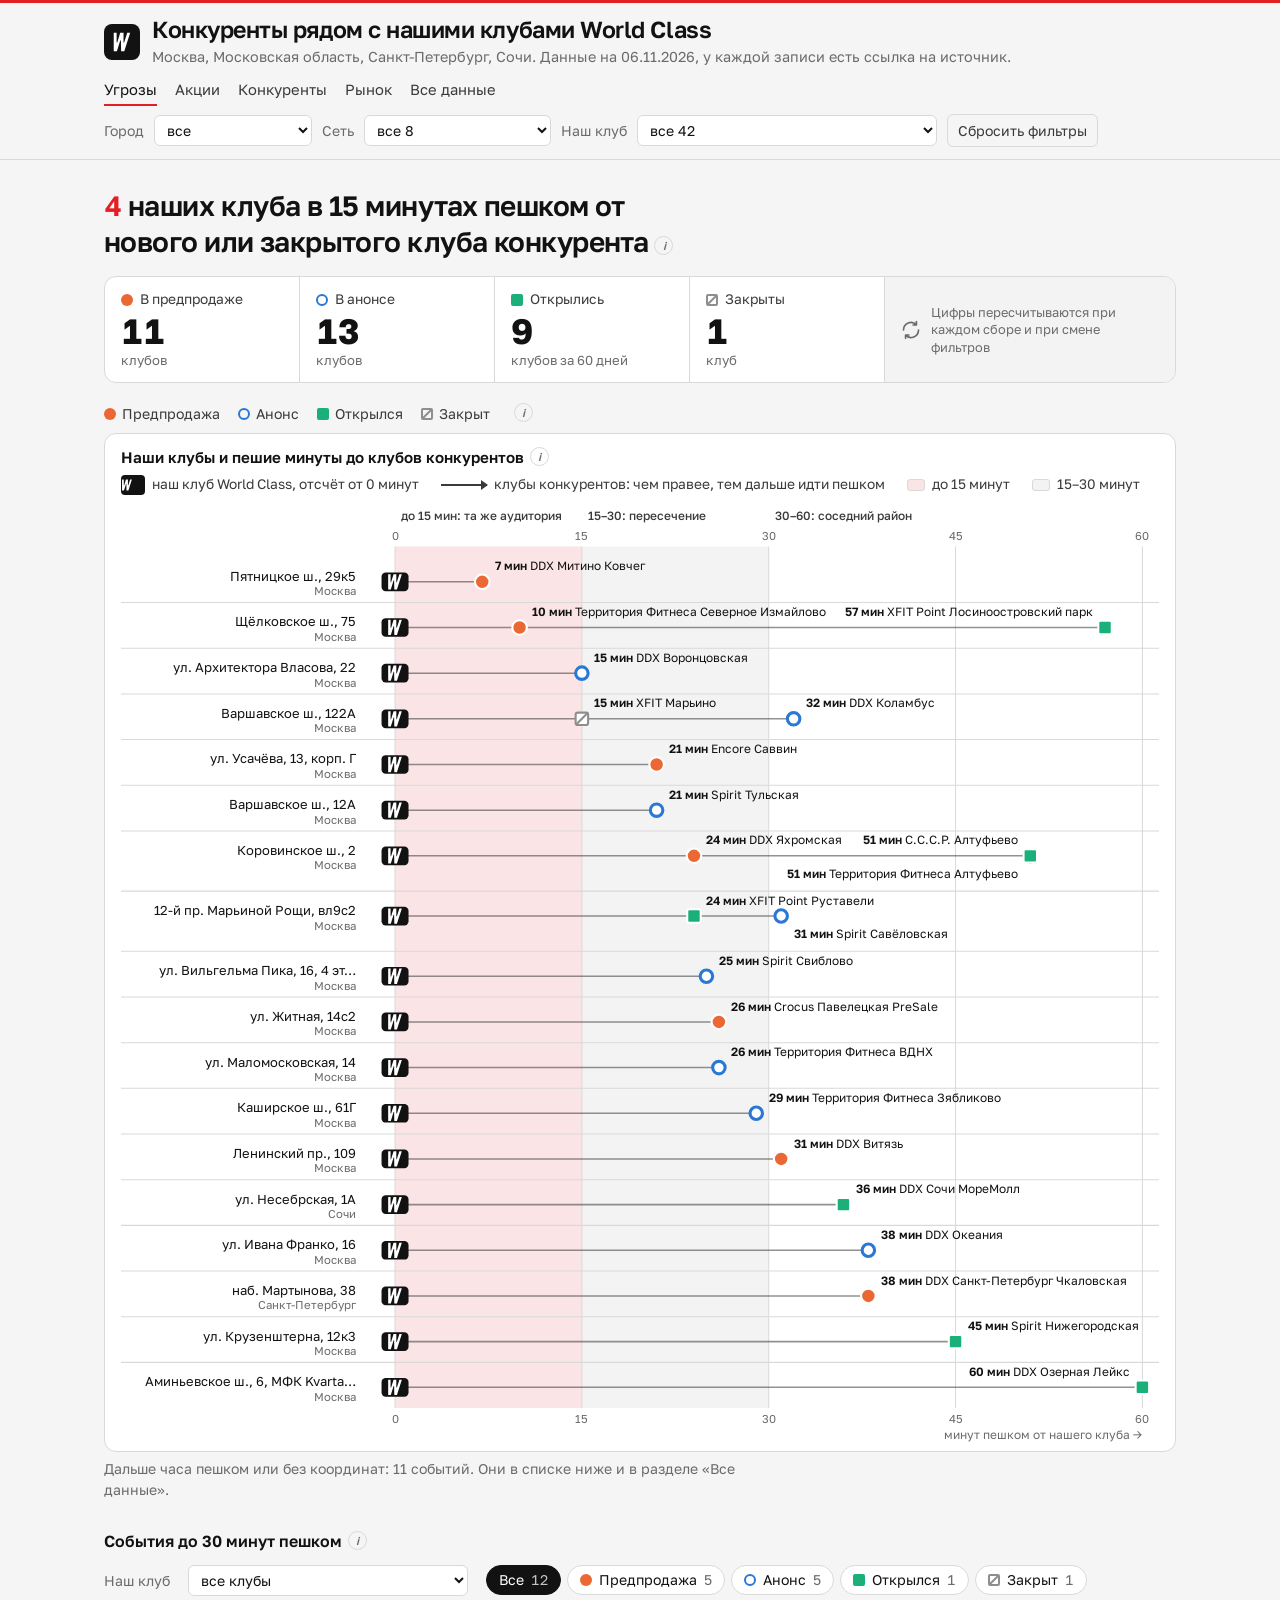
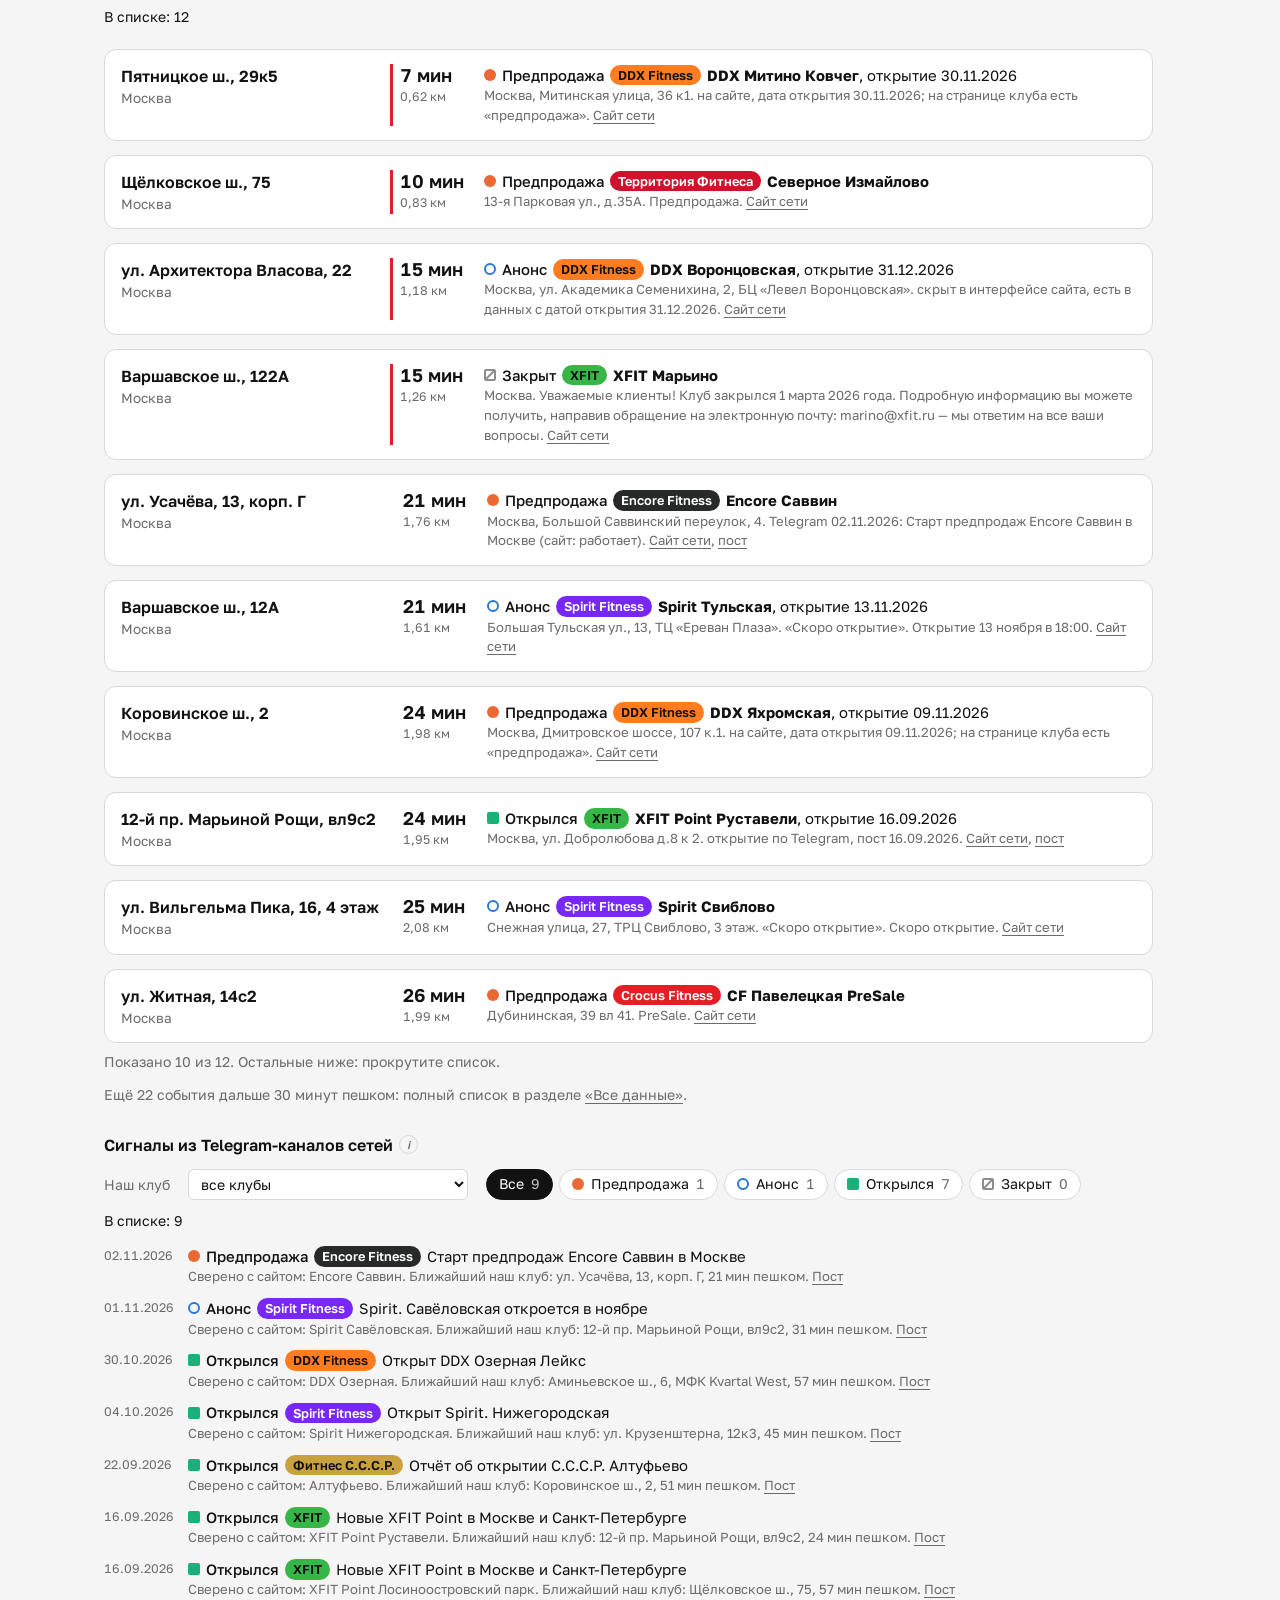
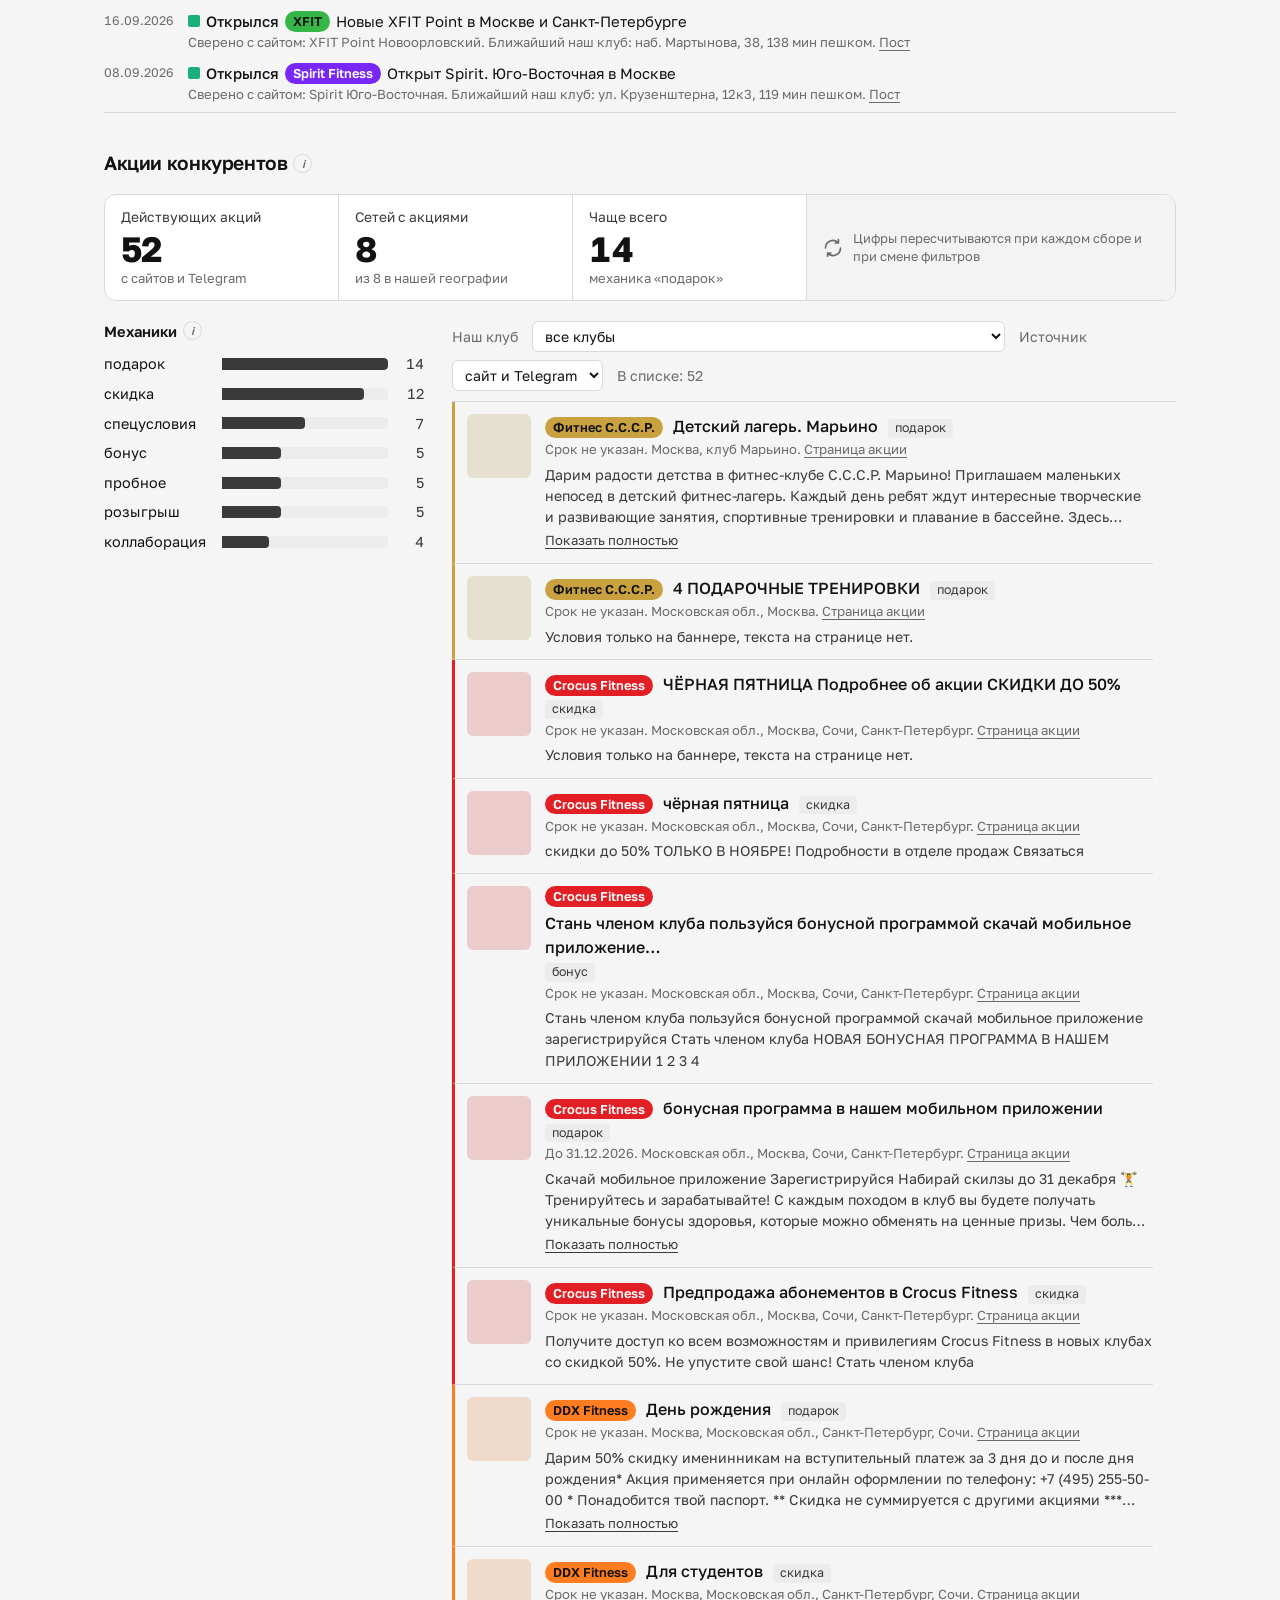
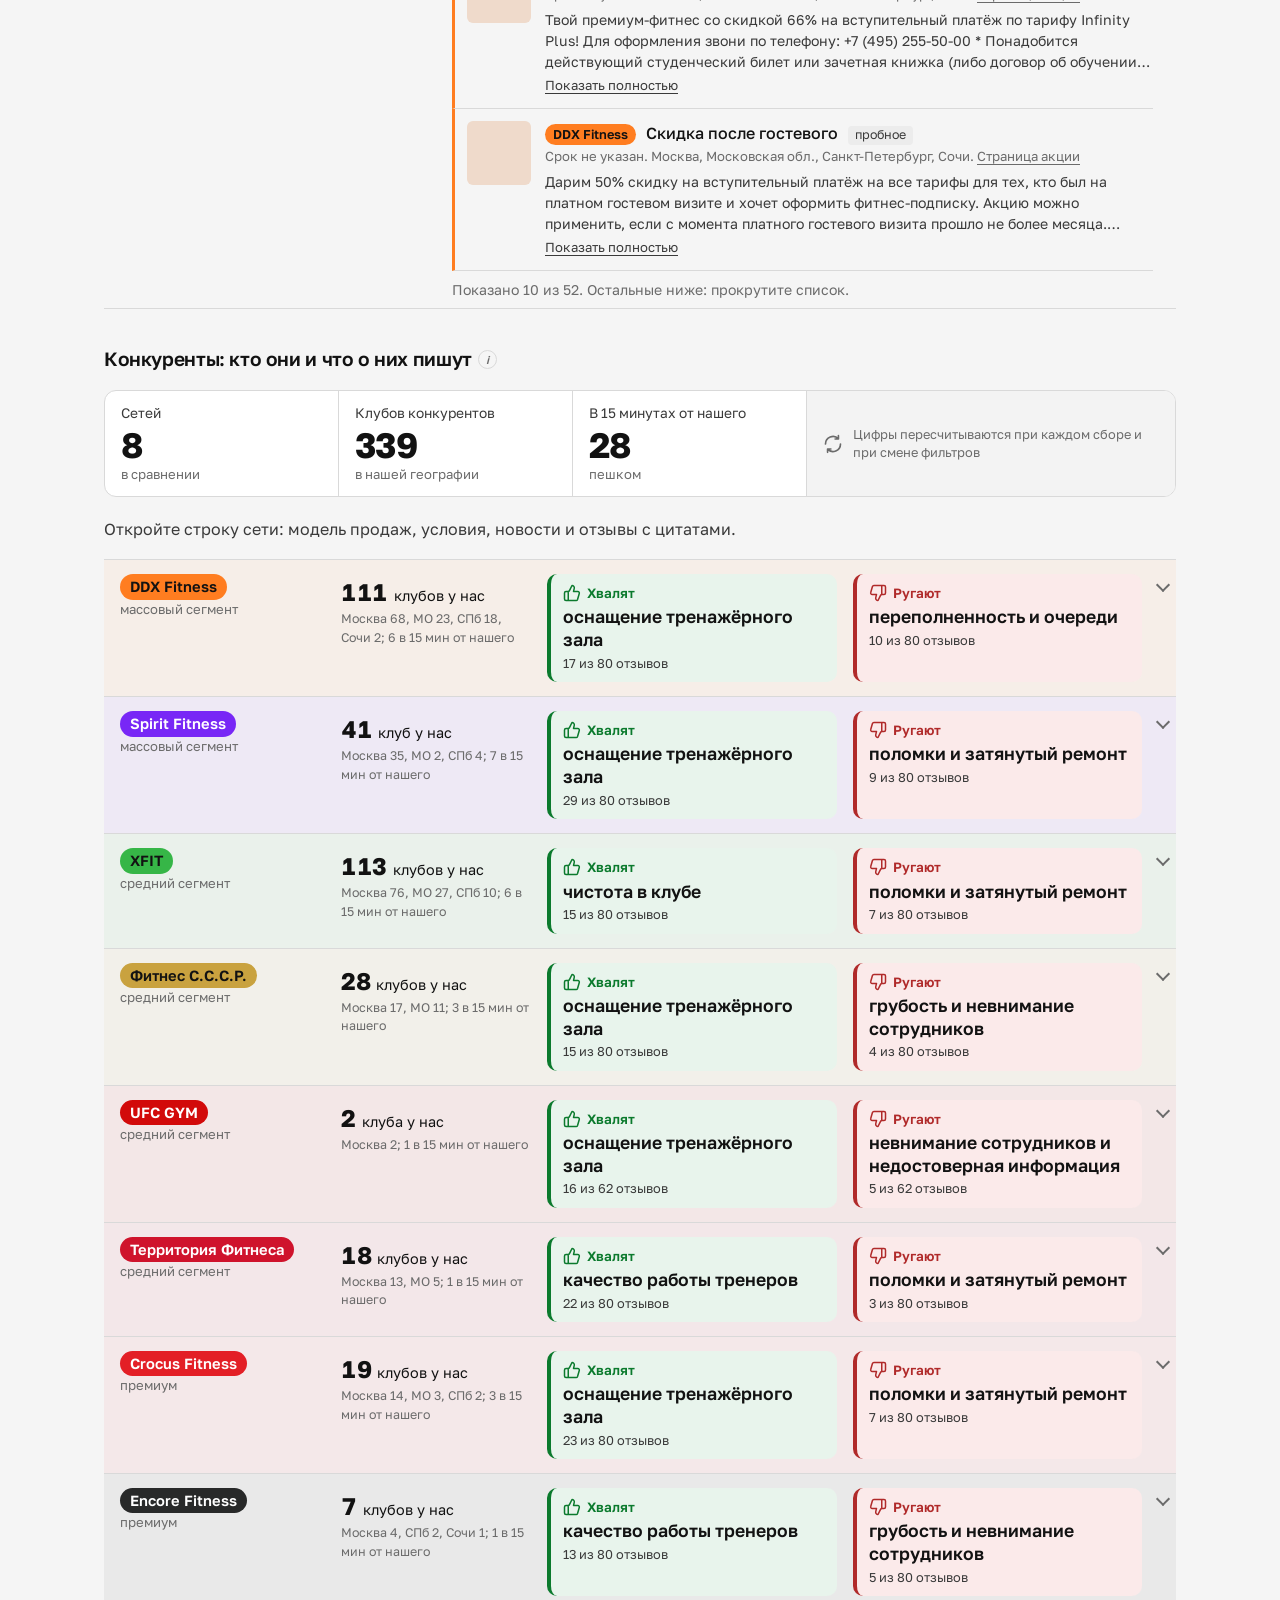
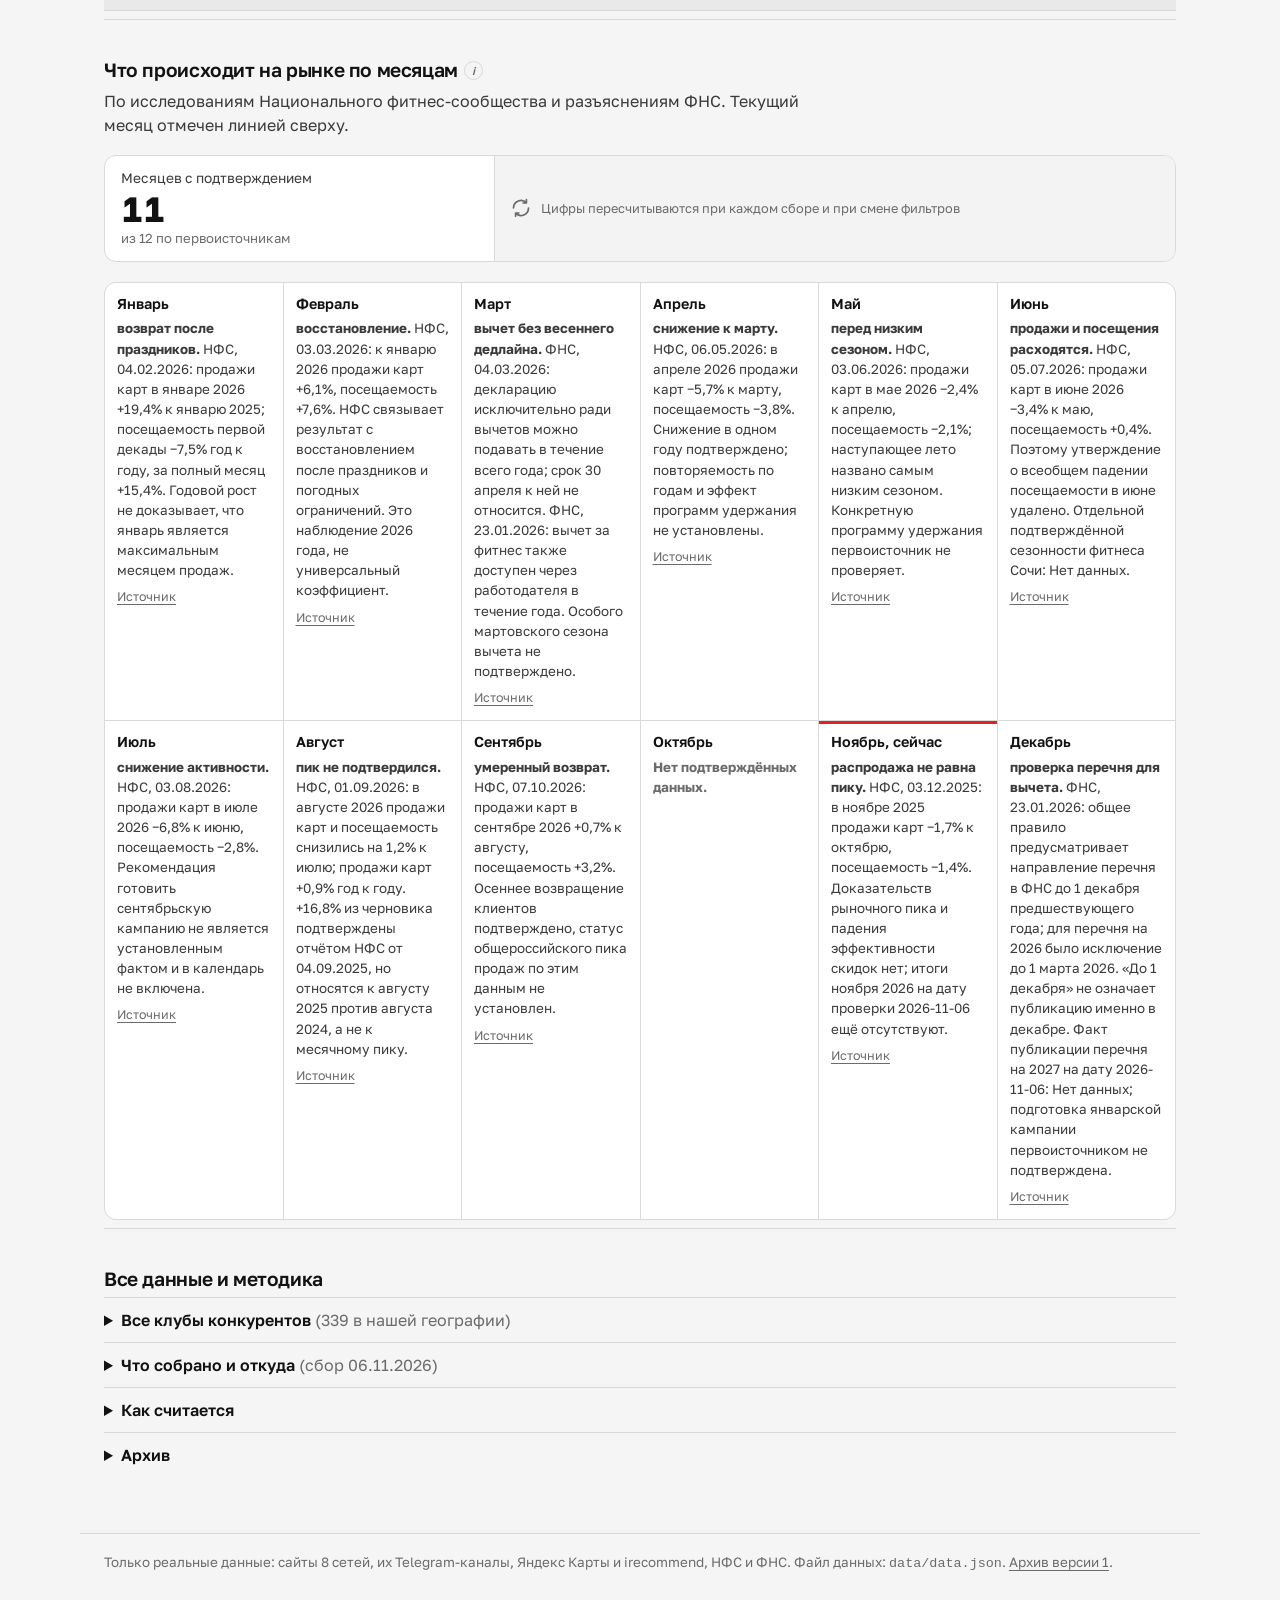
==== commit ff7050f5: "Фильтры лент (наш клуб, вид), 10 строк с прокруткой, раздел «Рынок» События, сигналы Telegram и акци" ====
--- a/index.html
+++ b/index.html
@@ -24,7 +24,7 @@
       <a href="#threats">Угрозы</a>
       <a href="#promos">Акции</a>
       <a href="#chains">Конкуренты</a>
-      <a href="#season">Сезон</a>
+      <a href="#season">Рынок</a>
       <a href="#all">Все данные</a>
     </nav>
     <form class="filters" aria-label="Фильтры" onsubmit="return false">
--- a/assets/styles.css
+++ b/assets/styles.css
@@ -271,3 +271,26 @@
 .ladder .our-glyph path { fill: var(--our-ink); }
 .ladder .wc .wcg { min-width: 0; width: 12px; height: 12px; }
 .ladder svg.our-glyph { min-width: 0; width: 16px; height: 16px; }
+
+/* фильтры лент и прокрутка после 10 строк */
+.tools { display: flex; flex-wrap: wrap; align-items: center; gap: 10px 18px; margin: 12px 0 14px; font-size: .88rem; }
+.tools label { color: var(--muted); }
+.tools select { max-width: 280px; }
+.chips { display: flex; flex-wrap: wrap; gap: 6px; }
+.chipbtn { all: unset; box-sizing: border-box; cursor: pointer; display: inline-flex; align-items: center; gap: 7px; padding: 5px 12px; border: 1px solid var(--line); border-radius: 999px; background: var(--surface); font-size: .88rem; line-height: 1.3; }
+.chipbtn:hover { border-color: var(--ink-2); }
+.chipbtn:focus-visible { outline: 2px solid var(--focus); outline-offset: 2px; }
+.chipbtn[aria-pressed="true"] { background: var(--ink); color: var(--surface); border-color: var(--ink); }
+.chipbtn .cn { color: var(--muted); font-variant-numeric: tabular-nums; }
+.chipbtn[aria-pressed="true"] .cn { color: var(--surface); opacity: .75; }
+.feed { position: relative; }
+.feed--scroll { overflow-y: auto; overscroll-behavior: contain; scrollbar-gutter: stable; padding-right: 8px; }
+.feed--scroll:focus-visible { outline: 2px solid var(--focus); outline-offset: 4px; border-radius: 8px; }
+.feed-cap { margin-top: 8px; }
+
+.split > div { min-width: 0; }
+.promo-tools select { max-width: 100%; min-width: 0; }
+.tools select { max-width: min(280px, 100%); }
+
+.promo--noimg { grid-template-columns: 64px 1fr; }
+.promo__noimg { background: color-mix(in srgb, var(--c, #999) 16%, var(--surface-2)); }
